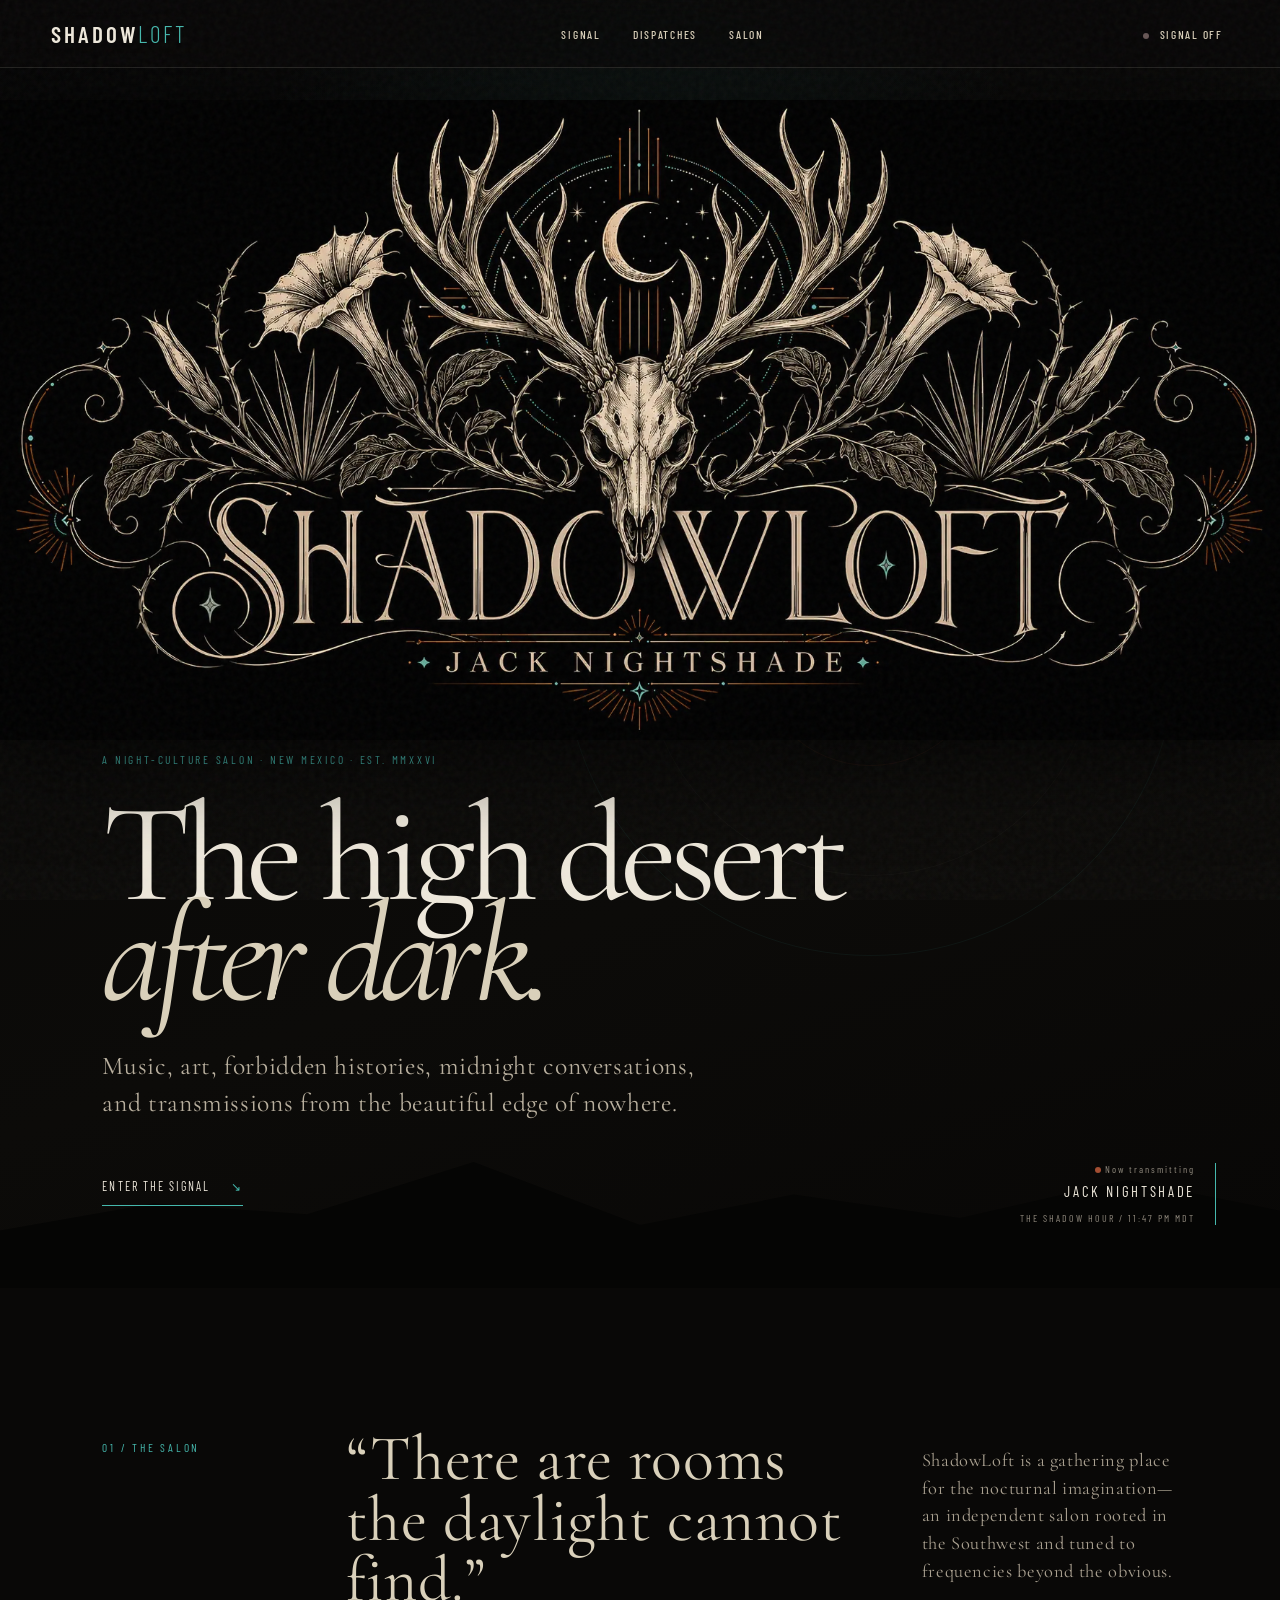
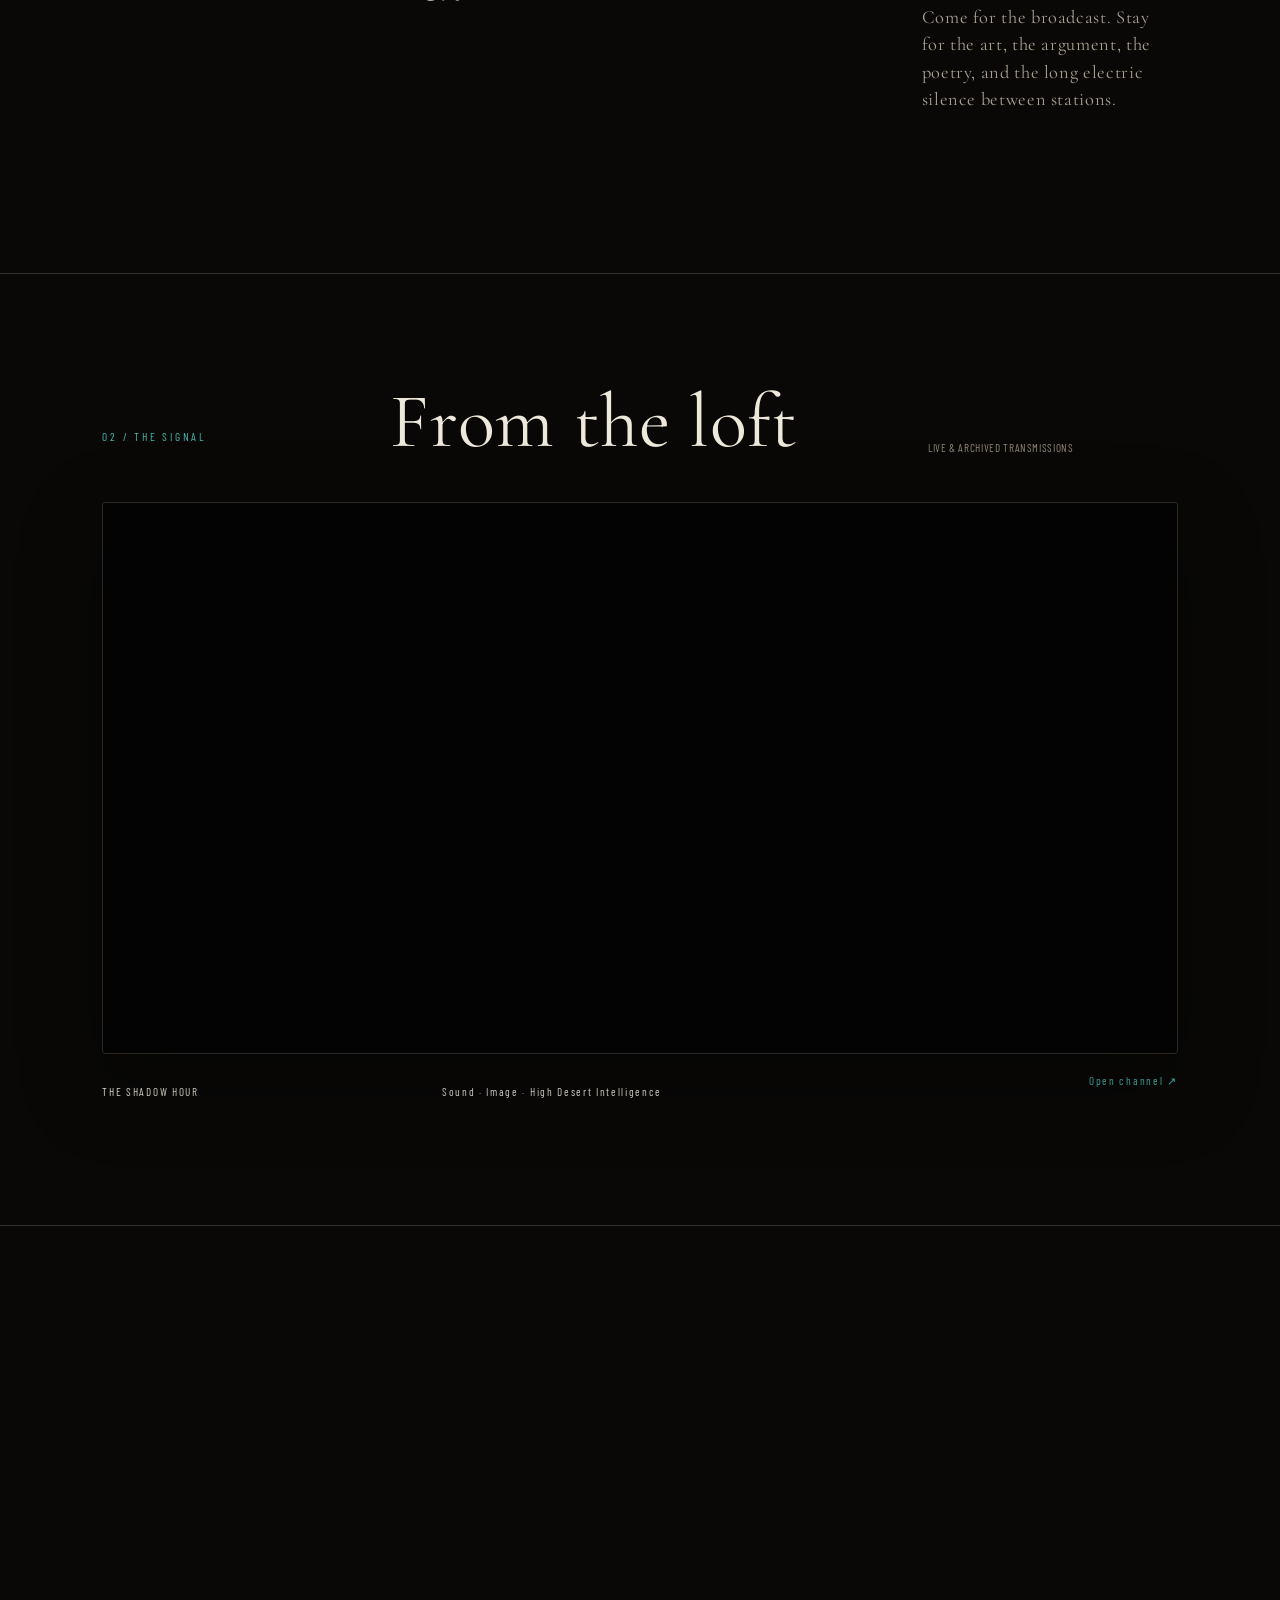
==== index.html @ 4ee8c5a8 "Sharpen ShadowLoft and accelerate the midnight edition" ====
<!doctype html>
<html lang="en">
<head>
  <meta charset="utf-8">
  <meta name="viewport" content="width=device-width,initial-scale=1">
  <meta name="theme-color" content="#090807">
  <meta name="description" content="ShadowLoft — a high-desert night-culture salon broadcasting art, sound, essays, and strange signals after dark.">
  <title>ShadowLoft | The High Desert After Dark</title>
  <link rel="preconnect" href="https://fonts.googleapis.com">
  <link rel="preconnect" href="https://fonts.gstatic.com" crossorigin>
  <link href="https://fonts.googleapis.com/css2?family=Barlow+Condensed:wght@300;400;500;600&family=Cormorant+Garamond:ital,wght@0,400;0,500;1,400;1,500&display=swap" rel="stylesheet">
  <link rel="stylesheet" href="styles.css">
</head>
<body>
  <div class="grain" aria-hidden="true"></div>
  <header class="masthead">
    <a class="wordmark" href="#top" aria-label="ShadowLoft home">SHADOW<span>LOFT</span></a>
    <nav aria-label="Main navigation">
      <a href="#signal">Signal</a><a href="#dispatches">Dispatches</a><a href="#salon">Salon</a>
    </nav>
    <button class="sound-toggle" id="soundToggle" aria-pressed="false" title="Toggle ambient signal"><span></span> Signal off</button>
  </header>

  <main id="top">
    <section class="hero">
      <div class="hero-orbit" aria-hidden="true"><span class="moon"></span><span class="hawk">◆</span></div>
      <div class="hero-copy">
        <img class="title-sigil" src="assets/shadowloft-title-v2.webp" alt="ShadowLoft — fierce Jack Nightshade jackalope skull sigil" width="1774" height="887" fetchpriority="high" decoding="async">
        <p class="eyebrow">A night-culture salon · New Mexico · Est. MMXXVI</p>
        <h1>The high desert<br><em>after dark.</em></h1>
        <p class="dek">Music, art, forbidden histories, midnight conversations, and transmissions from the beautiful edge of nowhere.</p>
        <a class="enter" href="#signal">Enter the signal <span>↘</span></a>
      </div>
      <aside class="on-air">
        <div><span class="pulse"></span> Now transmitting</div>
        <p>JACK NIGHTSHADE</p>
        <small>THE SHADOW HOUR / 11:47 PM MDT</small>
      </aside>
      <div class="desert-line" aria-hidden="true"></div>
    </section>

    <section class="manifesto" id="salon">
      <p class="section-no">01 / The Salon</p>
      <blockquote>“There are rooms the daylight cannot find.”</blockquote>
      <div class="manifesto-copy">
        <p>ShadowLoft is a gathering place for the nocturnal imagination—an independent salon rooted in the Southwest and tuned to frequencies beyond the obvious.</p>
        <p>Come for the broadcast. Stay for the art, the argument, the poetry, and the long electric silence between stations.</p>
      </div>
    </section>

    <section class="broadcast" id="signal">
      <div class="section-head"><p class="section-no">02 / The Signal</p><h2>From the loft</h2><span>Live & archived transmissions</span></div>
      <div class="video-frame">
        <iframe id="youtubeFrame" title="ShadowLoft YouTube broadcast" loading="lazy" allow="accelerometer; autoplay; clipboard-write; encrypted-media; gyroscope; picture-in-picture; web-share" allowfullscreen></iframe>
        <div class="video-empty" id="videoEmpty"><span>◉</span><strong>The frequency is being tuned.</strong><small>Jack Nightshade will be on the air shortly.</small></div>
      </div>
      <div class="broadcast-meta"><p>THE SHADOW HOUR</p><p>Sound · Image · High Desert Intelligence</p><a id="channelLink" href="https://youtube.com" target="_blank" rel="noopener">Open channel ↗</a></div>
    </section>

    <section class="dispatches" id="dispatches">
      <div class="section-head"><p class="section-no">03 / Dispatches</p><h2>Notes from<br>the borderlands</h2></div>
      <div class="signal-stream" aria-label="Drifting ShadowLoft dispatches">
        <div class="blog-lane" data-direction="left">
          <article><p>Field Note 001</p><h3>The moon keeps its own archive</h3><span>Essay · 7 min</span></article>
          <article><p>Frequency</p><h3>Dust, voltage & the new sublime</h3><span>Conversation · 42 min</span></article>
          <article><p>Night Work</p><h3>Artists who build by starlight</h3><span>Portfolio · 12 plates</span></article>
          <article><p>Desert Intelligence</p><h3>What the ravens know</h3><span>Field recording · 18 min</span></article>
          <article><p>Jack Nightshade</p><h3>Letters from the last motel</h3><span>Dispatch · 5 min</span></article>
        </div>
        <div class="blog-lane" data-direction="right">
          <article><p>After Midnight</p><h3>The jackalope frequency</h3><span>Transmission · 33 min</span></article>
          <article><p>Borderlands</p><h3>Black ink over turquoise sky</h3><span>Visual essay · 9 plates</span></article>
          <article><p>Signal Fire</p><h3>Analog ghosts in a digital desert</h3><span>Interview · 26 min</span></article>
          <article><p>Deep Cut</p><h3>Music for vanished highways</h3><span>Playlist · 61 min</span></article>
        </div>
      </div>
    </section>

    <section class="invitation">
      <div class="ornament" aria-hidden="true">✦</div><p>YOU HAVE FOUND THE DOOR</p><h2>Not everything belongs<br>in daylight.</h2><p>Join the private dispatch. Occasional transmissions. No noise.</p>
      <form id="inviteForm"><label class="sr-only" for="email">Email address</label><input id="email" type="email" placeholder="YOUR ADDRESS" required><button>Request entry ↗</button></form><div id="formNote" role="status"></div>
    </section>
  </main>

  <footer><a class="wordmark" href="#top">SHADOW<span>LOFT</span></a><p>Broadcasting from the Land of Enchantment<br>© 2026 ShadowLoft</p><p class="signoff">Stay awake. Stay strange.<br>— Jack Nightshade</p></footer>
  <script src="site.js"></script>
</body>
</html>
---- styles.css ----
:root{--ink:#090807;--paper:#d9d0ba;--bone:#eee8db;--turq:#45b8ad;--rust:#a34e32;--line:rgba(238,232,219,.18)}*{box-sizing:border-box}html{scroll-behavior:smooth}body{margin:0;background:var(--ink);color:var(--bone);font-family:"Barlow Condensed",sans-serif;letter-spacing:.04em}.grain{position:fixed;inset:0;pointer-events:none;opacity:.055;z-index:20;background-image:url("data:image/svg+xml,%3Csvg viewBox='0 0 180 180' xmlns='http://www.w3.org/2000/svg'%3E%3Cfilter id='n'%3E%3CfeTurbulence type='fractalNoise' baseFrequency='.9' numOctaves='4' stitchTiles='stitch'/%3E%3C/filter%3E%3Crect width='100%25' height='100%25' filter='url(%23n)' opacity='.8'/%3E%3C/svg%3E")}.masthead{height:82px;display:flex;align-items:center;justify-content:space-between;padding:0 4vw;border-bottom:1px solid var(--line);position:absolute;z-index:10;width:100%}.wordmark{color:var(--bone);text-decoration:none;font-size:1.45rem;font-weight:600;letter-spacing:.13em}.wordmark span{font-weight:300;color:var(--turq)}nav{display:flex;gap:2rem}nav a,.sound-toggle{font:500 .72rem "Barlow Condensed";letter-spacing:.15em;text-transform:uppercase;color:var(--paper);text-decoration:none}.sound-toggle{border:0;background:none}.sound-toggle span{display:inline-block;width:6px;height:6px;border-radius:50%;background:#655;margin-right:7px}.sound-toggle[aria-pressed="true"] span{background:var(--turq);box-shadow:0 0 10px var(--turq)}.hero{min-height:100svh;position:relative;display:flex;align-items:center;padding:120px 8vw 70px;overflow:hidden;background:radial-gradient(circle at 67% 37%,rgba(69,184,173,.1),transparent 25%),linear-gradient(120deg,#070706 25%,#12100d)}.hero-copy{position:relative;z-index:2;max-width:900px}.eyebrow,.section-no{text-transform:uppercase;font-size:.72rem;letter-spacing:.24em;color:var(--turq)}h1,h2,blockquote{font-family:"Cormorant Garamond",serif;font-weight:400}h1{font-size:clamp(5rem,11vw,10rem);line-height:.71;letter-spacing:-.055em;margin:.25em 0 .3em}h1 em{color:var(--paper);font-weight:400}.dek{font-family:"Cormorant Garamond",serif;font-size:clamp(1.2rem,2vw,1.65rem);line-height:1.45;max-width:610px;color:#b8af9e}.enter{display:inline-block;margin-top:2rem;color:var(--bone);text-transform:uppercase;font-size:.76rem;letter-spacing:.17em;text-decoration:none;border-bottom:1px solid var(--turq);padding:0 0 .7rem}.enter span{color:var(--turq);margin-left:1rem}.hero-orbit{position:absolute;width:min(48vw,640px);aspect-ratio:1;right:2vw;top:10vh;border:1px solid rgba(69,184,173,.2);border-radius:50%}.hero-orbit:before,.hero-orbit:after{content:"";position:absolute;inset:13%;border:1px solid rgba(238,232,219,.08);border-radius:50%}.hero-orbit:after{inset:31%;border-color:rgba(163,78,50,.3)}.moon{position:absolute;right:10%;top:14%;width:23%;aspect-ratio:1;border-radius:50%;background:var(--paper);box-shadow:0 0 70px rgba(217,208,186,.22)}.hawk{position:absolute;left:47%;top:47%;color:var(--rust);transform:rotate(45deg);font-size:2rem}.on-air{position:absolute;z-index:3;right:5vw;bottom:7vh;text-align:right;border-right:1px solid var(--turq);padding-right:1.25rem}.on-air div,.on-air small{font-size:.62rem;letter-spacing:.2em;color:#8f887c}.on-air p{margin:.4rem 0;font-size:.92rem;letter-spacing:.18em}.pulse{display:inline-block;width:6px;height:6px;border-radius:50%;background:var(--rust);animation:pulse 1.8s infinite}@keyframes pulse{50%{box-shadow:0 0 0 7px rgba(163,78,50,0)}}.desert-line{position:absolute;inset:auto 0 0;height:20vh;border-top:1px solid rgba(217,208,186,.12);clip-path:polygon(0 68%,12% 53%,24% 59%,37% 30%,50% 65%,62% 48%,75% 61%,88% 40%,100% 57%,100% 100%,0 100%);background:#050504}.manifesto{display:grid;grid-template-columns:.7fr 2fr 1fr;gap:5vw;padding:11vw 8vw;border-bottom:1px solid var(--line)}blockquote{font-size:clamp(2.5rem,5vw,5rem);line-height:.95;margin:0;color:var(--paper)}.manifesto-copy{font-family:"Cormorant Garamond";font-size:1.15rem;line-height:1.5;color:#aaa191}.section-head{display:grid;grid-template-columns:1fr 2fr 1fr;gap:3vw;align-items:end;margin-bottom:3rem}.section-head h2{font-size:clamp(3rem,6vw,6rem);line-height:.85;margin:0}.section-head>span{font-size:.7rem;color:#8e8678;text-transform:uppercase}.broadcast,.dispatches{padding:9vw 8vw;border-bottom:1px solid var(--line)}.video-frame{aspect-ratio:16/8.2;background:#030303;border:1px solid #2b2823;position:relative}.video-frame iframe{width:100%;height:100%;border:0;display:none}.video-empty{position:absolute;inset:0;display:flex;flex-direction:column;align-items:center;justify-content:center;background:radial-gradient(circle,rgba(69,184,173,.06),transparent 45%)}.video-empty span{font-size:3rem;color:var(--turq);margin-bottom:1rem}.video-empty strong{font-family:"Cormorant Garamond";font-size:2rem;font-weight:400}.video-empty small{color:#777064;margin-top:.6rem}.broadcast-meta{display:grid;grid-template-columns:1fr 2fr auto;gap:2rem;padding-top:1.3rem;font-size:.7rem;letter-spacing:.15em}.broadcast-meta a{color:var(--turq);text-decoration:none}.cards{display:grid;grid-template-columns:2fr 1fr 1fr;border-top:1px solid var(--line)}.cards article{min-height:330px;padding:2.3rem;border-right:1px solid var(--line);display:flex;flex-direction:column}.cards article>p:first-child{font-size:.65rem;letter-spacing:.18em;color:var(--turq);text-transform:uppercase}.cards h3{font-family:"Cormorant Garamond";font-size:2.15rem;line-height:1;margin:2rem 0}.cards .feature-card h3{font-size:3.5rem;max-width:500px}.summary{font-family:"Cormorant Garamond";color:#9f9789;font-size:1.1rem;max-width:480px}.cards span{margin-top:auto;color:#736d62;font-size:.65rem;text-transform:uppercase}.invitation{text-align:center;padding:12vw 1rem;background:var(--paper);color:var(--ink);position:relative}.ornament{font-size:2rem;color:var(--rust)}.invitation>p{font-size:.67rem;letter-spacing:.2em}.invitation h2{font-size:clamp(3rem,7vw,7rem);line-height:.84;margin:.35em}.invitation form{display:flex;max-width:570px;margin:3rem auto 0;border-bottom:1px solid #524e46}.invitation input,.invitation button{padding:1rem 0;background:none;border:0;font-family:"Barlow Condensed";letter-spacing:.13em}.invitation input{flex:1;outline:0}.invitation button{cursor:pointer}.invitation #formNote{min-height:1.5rem;margin-top:1rem;font-family:"Cormorant Garamond"}footer{padding:5rem 8vw;display:grid;grid-template-columns:1fr 1fr 1fr;align-items:end;color:#777064;font-size:.7rem;text-transform:uppercase;line-height:1.6}.signoff{text-align:right;color:var(--paper);font-family:"Cormorant Garamond";font-size:1.1rem;text-transform:none}.sr-only{position:absolute;clip:rect(0,0,0,0);width:1px;height:1px;overflow:hidden}
.title-sigil{display:block;width:min(680px,78vw);max-height:280px;object-fit:contain;object-position:left center;margin:0 0 1.2rem;filter:drop-shadow(0 0 25px rgba(69,184,173,.12))}.signal-stream{overflow:hidden;margin-inline:-8vw;border-block:1px solid var(--line);padding:1.1rem 0;mask-image:linear-gradient(90deg,transparent,#000 8%,#000 92%,transparent)}.blog-lane{display:flex;width:max-content;gap:1.1rem;padding:.55rem 0;will-change:transform;animation:drift-left var(--drift,58s) linear infinite}.blog-lane[data-direction="right"]{animation-name:drift-right}.blog-lane:hover{animation-play-state:paused}.blog-lane article{width:clamp(260px,26vw,420px);min-height:185px;border:1px solid var(--line);padding:1.5rem;background:linear-gradient(135deg,rgba(238,232,219,.035),rgba(69,184,173,.025));display:flex;flex-direction:column;transition:border-color .25s,transform .25s}.blog-lane article:hover{border-color:var(--turq);transform:translateY(-4px)}.blog-lane article>p{color:var(--turq);font-size:.62rem;letter-spacing:.18em;text-transform:uppercase;margin:0}.blog-lane h3{font:400 clamp(1.55rem,2.2vw,2.25rem)/.95 "Cormorant Garamond";margin:1.1rem 0}.blog-lane span{margin-top:auto;color:#777064;font-size:.63rem;letter-spacing:.12em;text-transform:uppercase}@keyframes drift-left{to{transform:translateX(-50%)}}@keyframes drift-right{from{transform:translateX(-50%)}to{transform:translateX(0)}}@media(prefers-reduced-motion:reduce){.blog-lane{animation-play-state:paused}.signal-stream{overflow:auto;mask-image:none}}
@media(max-width:800px){.masthead nav{display:none}.sound-toggle{display:none}.hero{padding-left:6vw}.hero-orbit{width:90vw;right:-45vw}.title-sigil{width:90vw;margin-left:-2vw}.on-air{display:none}.manifesto,.section-head{grid-template-columns:1fr}.manifesto{gap:2rem}.section-head>span{display:none}.broadcast-meta{grid-template-columns:1fr}.video-frame{aspect-ratio:16/10}footer{grid-template-columns:1fr;gap:2rem}.signoff{text-align:left}}

/* Midnight edition: full-bleed identity, leaner rendering, sharper modern surfaces */
.masthead{position:fixed;height:68px;background:rgba(9,8,7,.72);border-color:rgba(238,232,219,.12);backdrop-filter:blur(18px) saturate(125%);-webkit-backdrop-filter:blur(18px) saturate(125%)}
.masthead a,.sound-toggle{transition:color .2s ease,opacity .2s ease}.masthead nav a:hover{color:var(--turq)}
.hero{display:block;min-height:100svh;padding:100px 0 82px;background:radial-gradient(circle at 50% 22%,rgba(69,184,173,.09),transparent 35%),linear-gradient(160deg,#050505 0%,#0c0b09 65%,#080706 100%)}
.hero-copy{width:100%;max-width:none}.title-sigil{width:100%;height:auto;max-height:none;margin:0;object-fit:contain;object-position:center;filter:drop-shadow(0 18px 45px rgba(0,0,0,.7))}.hero-copy>.eyebrow,.hero-copy>h1,.hero-copy>.dek,.hero-copy>.enter{margin-left:8vw}.hero-copy>h1{max-width:900px;margin-top:.28em}.hero-copy>.dek{max-width:610px}
.hero-orbit{opacity:.34;right:8vw;top:38vh}.video-frame,.blog-lane article{border-radius:3px}.video-frame{box-shadow:0 28px 80px rgba(0,0,0,.35)}
.manifesto,.broadcast,.dispatches,.invitation,footer{content-visibility:auto;contain-intrinsic-size:auto 720px}
@media(max-width:800px){.masthead{height:60px}.hero{padding-top:82px}.title-sigil{width:100%;margin:0}.hero-copy>.eyebrow,.hero-copy>h1,.hero-copy>.dek,.hero-copy>.enter{margin-left:6vw;margin-right:6vw}.hero-copy>h1{font-size:clamp(4.4rem,20vw,7rem)}.hero-orbit{top:42vh}}
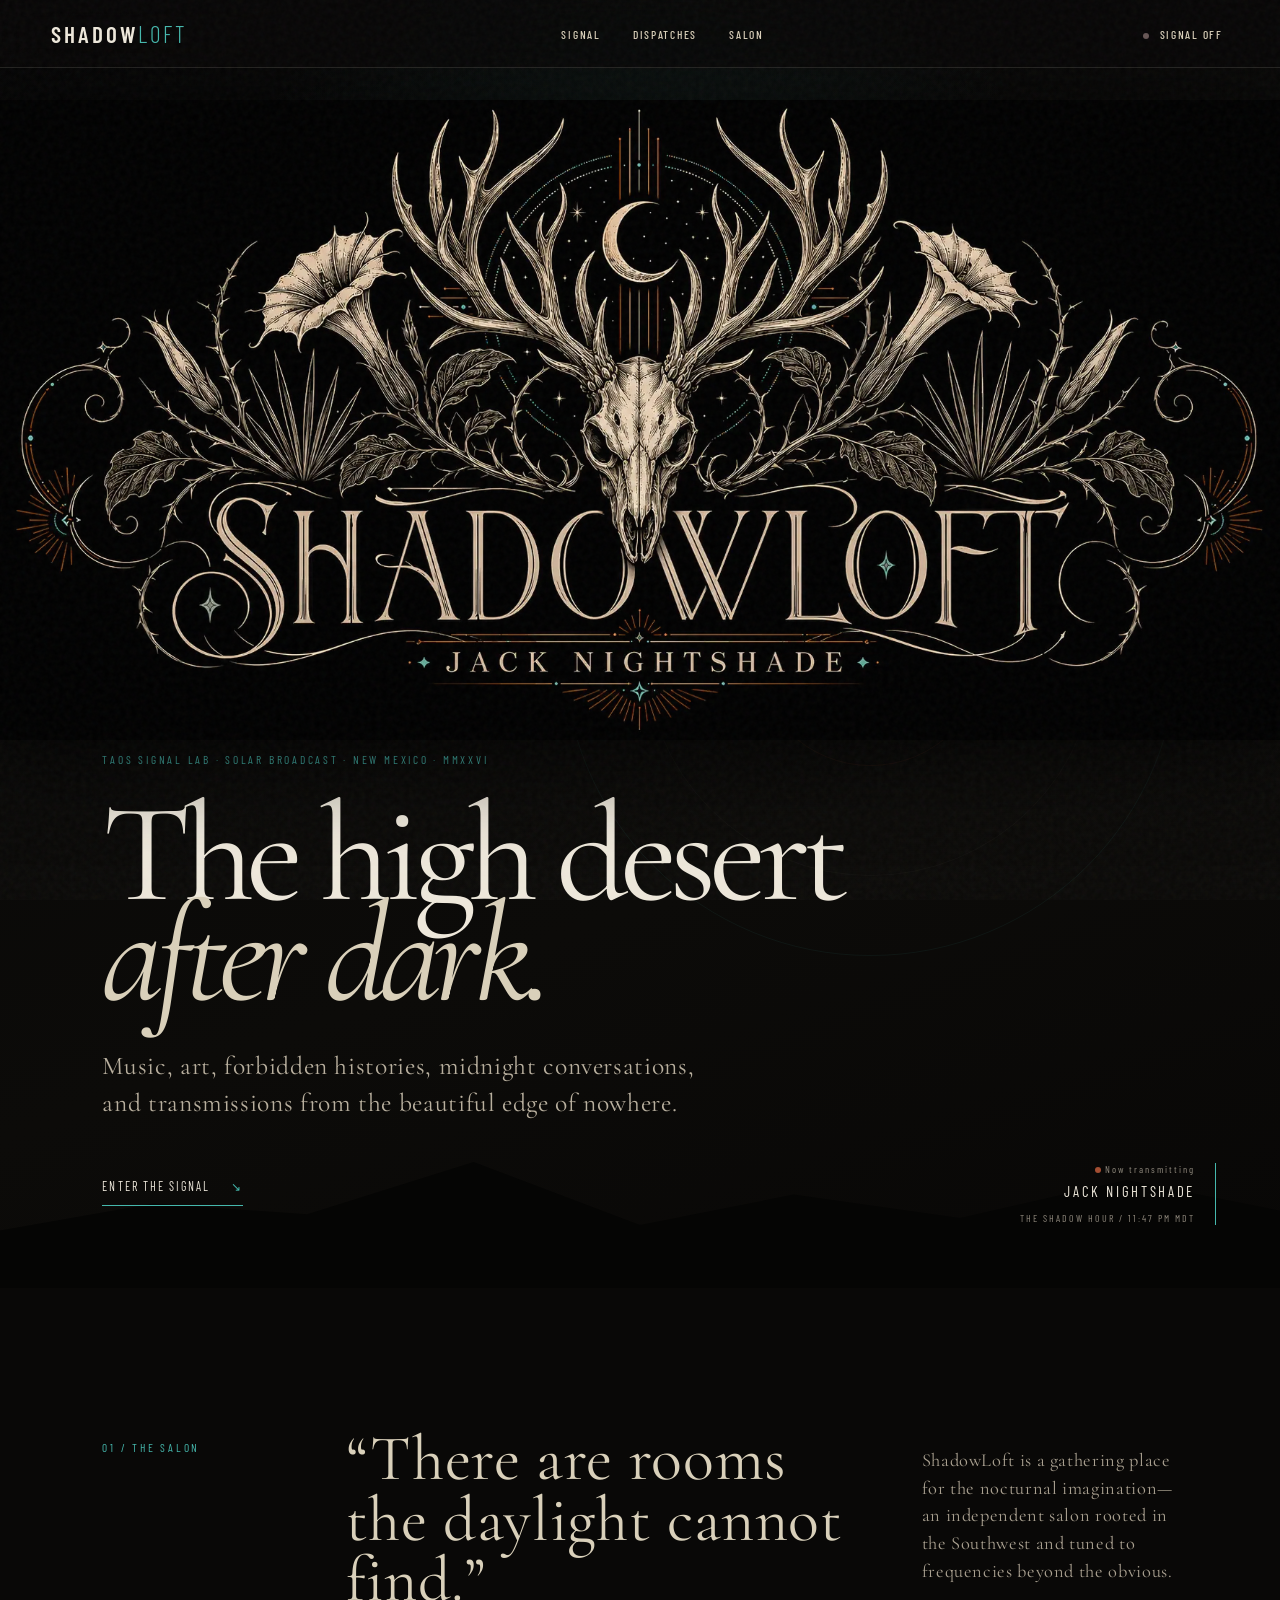
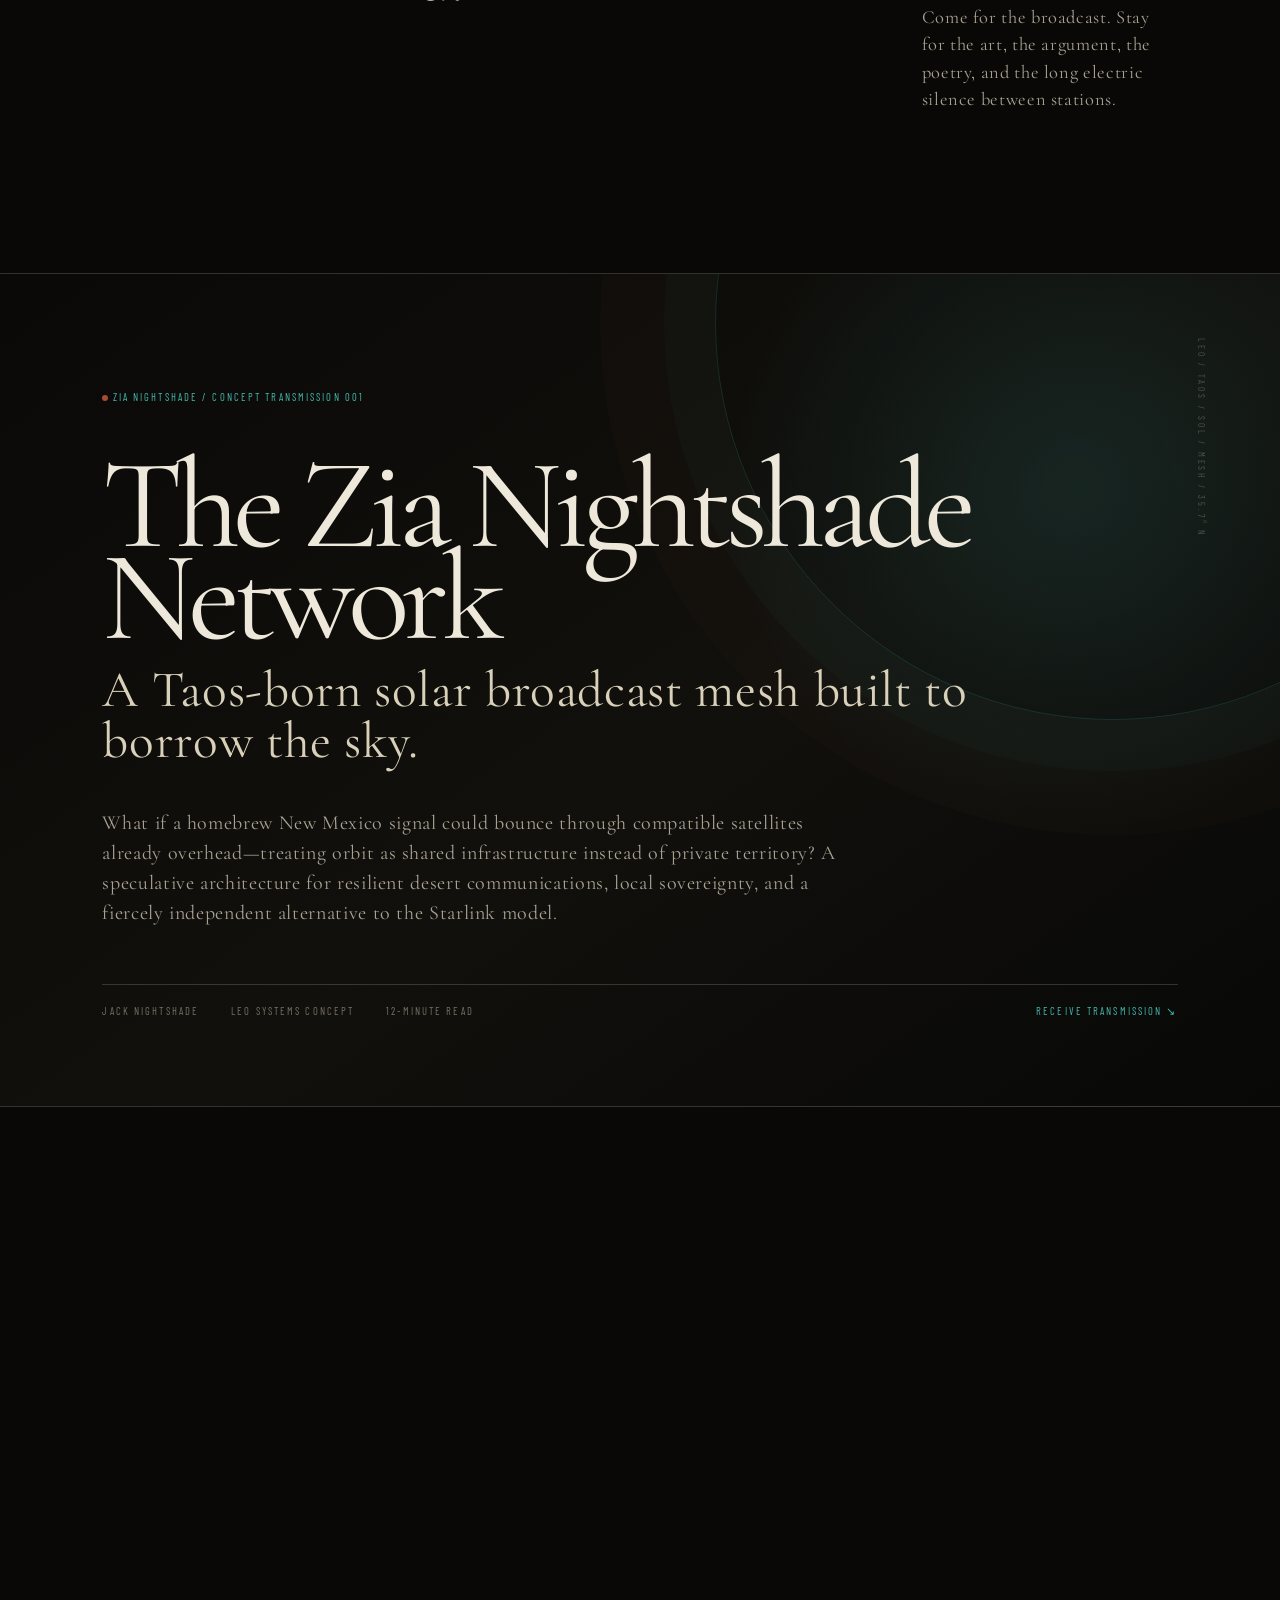
==== commit 71fd65f3: "Broadcast the Zia Nightshade LEO concept" ====
--- a/index.html
+++ b/index.html
@@ -26,7 +26,7 @@
       <div class="hero-orbit" aria-hidden="true"><span class="moon"></span><span class="hawk">◆</span></div>
       <div class="hero-copy">
         <img class="title-sigil" src="assets/shadowloft-title-v2.webp" alt="ShadowLoft — fierce Jack Nightshade jackalope skull sigil" width="1774" height="887" fetchpriority="high" decoding="async">
-        <p class="eyebrow">A night-culture salon · New Mexico · Est. MMXXVI</p>
+        <p class="eyebrow">Taos signal lab · Solar broadcast · New Mexico · MMXXVI</p>
         <h1>The high desert<br><em>after dark.</em></h1>
         <p class="dek">Music, art, forbidden histories, midnight conversations, and transmissions from the beautiful edge of nowhere.</p>
         <a class="enter" href="#signal">Enter the signal <span>↘</span></a>
@@ -48,6 +48,15 @@
       </div>
     </section>
 
+    <article class="lead-dispatch" id="zia-network">
+      <div class="lead-kicker"><span class="pulse"></span> Zia Nightshade / Concept Transmission 001</div>
+      <p class="lead-orbit" aria-hidden="true">LEO / TAOS / SOL / MESH / 35.7° N</p>
+      <h2>The Zia Nightshade Network</h2>
+      <h3>A Taos-born solar broadcast mesh built to borrow the sky.</h3>
+      <p class="lead-dek">What if a homebrew New Mexico signal could bounce through compatible satellites already overhead—treating orbit as shared infrastructure instead of private territory? A speculative architecture for resilient desert communications, local sovereignty, and a fiercely independent alternative to the Starlink model.</p>
+      <div class="lead-meta"><span>Jack Nightshade</span><span>LEO systems concept</span><span>12-minute read</span><a href="#signal">Receive transmission ↘</a></div>
+    </article>
+
     <section class="broadcast" id="signal">
       <div class="section-head"><p class="section-no">02 / The Signal</p><h2>From the loft</h2><span>Live & archived transmissions</span></div>
       <div class="video-frame">
@@ -66,6 +75,7 @@
           <article><p>Night Work</p><h3>Artists who build by starlight</h3><span>Portfolio · 12 plates</span></article>
           <article><p>Desert Intelligence</p><h3>What the ravens know</h3><span>Field recording · 18 min</span></article>
           <article><p>Jack Nightshade</p><h3>Letters from the last motel</h3><span>Dispatch · 5 min</span></article>
+          <article><p>Zia Nightshade</p><h3>The homebrew network that borrows the sky</h3><span>LEO concept · 12 min</span></article>
         </div>
         <div class="blog-lane" data-direction="right">
           <article><p>After Midnight</p><h3>The jackalope frequency</h3><span>Transmission · 33 min</span></article>
--- a/styles.css
+++ b/styles.css
@@ -9,4 +9,5 @@
 .hero-copy{width:100%;max-width:none}.title-sigil{width:100%;height:auto;max-height:none;margin:0;object-fit:contain;object-position:center;filter:drop-shadow(0 18px 45px rgba(0,0,0,.7))}.hero-copy>.eyebrow,.hero-copy>h1,.hero-copy>.dek,.hero-copy>.enter{margin-left:8vw}.hero-copy>h1{max-width:900px;margin-top:.28em}.hero-copy>.dek{max-width:610px}
 .hero-orbit{opacity:.34;right:8vw;top:38vh}.video-frame,.blog-lane article{border-radius:3px}.video-frame{box-shadow:0 28px 80px rgba(0,0,0,.35)}
 .manifesto,.broadcast,.dispatches,.invitation,footer{content-visibility:auto;contain-intrinsic-size:auto 720px}
+.lead-dispatch{position:relative;overflow:hidden;padding:9vw 8vw 7vw;border-bottom:1px solid var(--line);background:radial-gradient(circle at 84% 26%,rgba(69,184,173,.13),transparent 28%),linear-gradient(145deg,#0a0907,#11100d 55%,#080807)}.lead-dispatch:before{content:"";position:absolute;width:min(62vw,820px);aspect-ratio:1;right:-18vw;top:-42%;border:1px solid rgba(69,184,173,.18);border-radius:50%;box-shadow:0 0 0 4vw rgba(69,184,173,.025),0 0 0 9vw rgba(163,78,50,.025)}.lead-kicker,.lead-meta{position:relative;z-index:1;text-transform:uppercase;font-size:.66rem;letter-spacing:.2em;color:var(--turq)}.lead-orbit{position:absolute;right:5vw;top:5vw;color:rgba(238,232,219,.26);font-size:.58rem;letter-spacing:.3em;writing-mode:vertical-rl}.lead-dispatch h2{position:relative;z-index:1;margin:.45em 0 0;font-size:clamp(4.5rem,10vw,10rem);line-height:.72;letter-spacing:-.055em;max-width:1100px}.lead-dispatch h3{position:relative;z-index:1;margin:1.3rem 0 2.5rem;max-width:900px;font:400 clamp(1.8rem,4vw,4rem)/1 "Cormorant Garamond";color:var(--paper)}.lead-dek{position:relative;z-index:1;max-width:760px;font:1.25rem/1.5 "Cormorant Garamond";color:#aaa191}.lead-meta{display:flex;gap:2rem;flex-wrap:wrap;margin-top:3.5rem;padding-top:1.2rem;border-top:1px solid var(--line);color:#777064}.lead-meta a{margin-left:auto;color:var(--turq);text-decoration:none}
 @media(max-width:800px){.masthead{height:60px}.hero{padding-top:82px}.title-sigil{width:100%;margin:0}.hero-copy>.eyebrow,.hero-copy>h1,.hero-copy>.dek,.hero-copy>.enter{margin-left:6vw;margin-right:6vw}.hero-copy>h1{font-size:clamp(4.4rem,20vw,7rem)}.hero-orbit{top:42vh}}
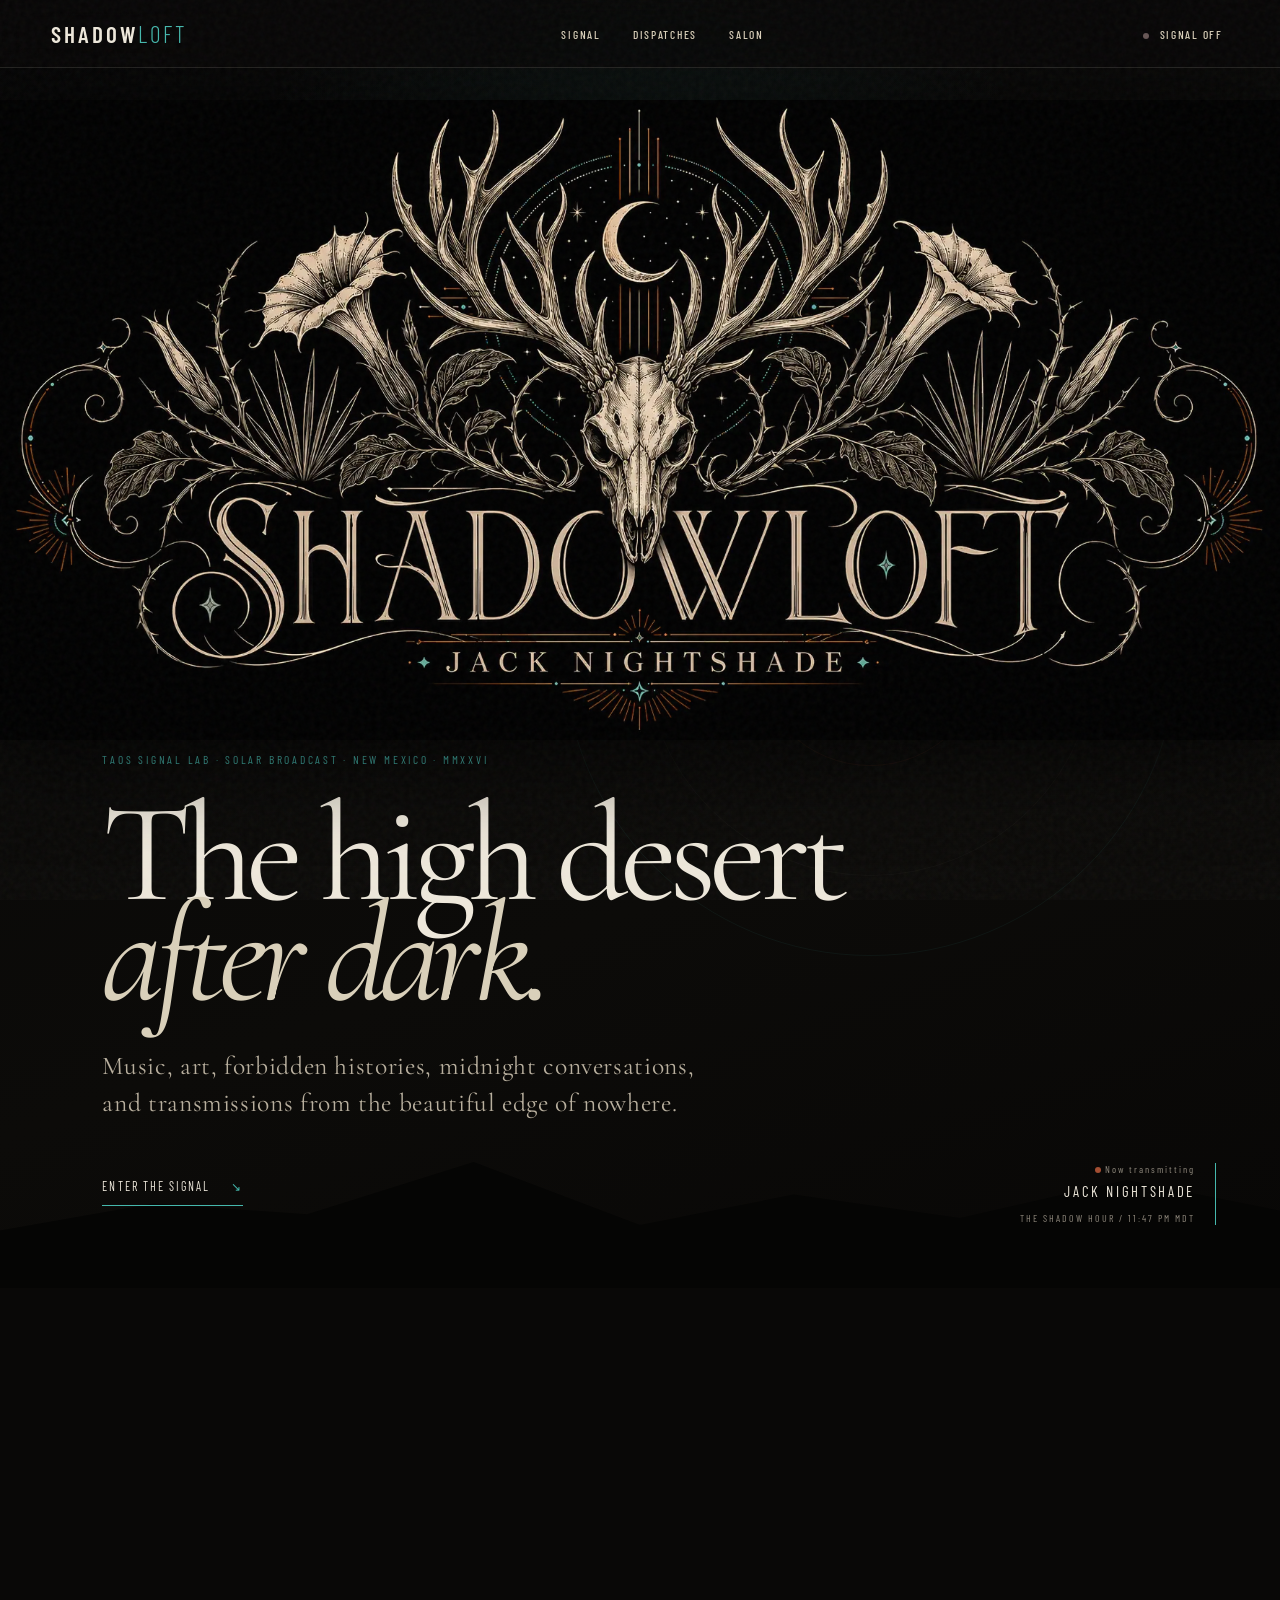
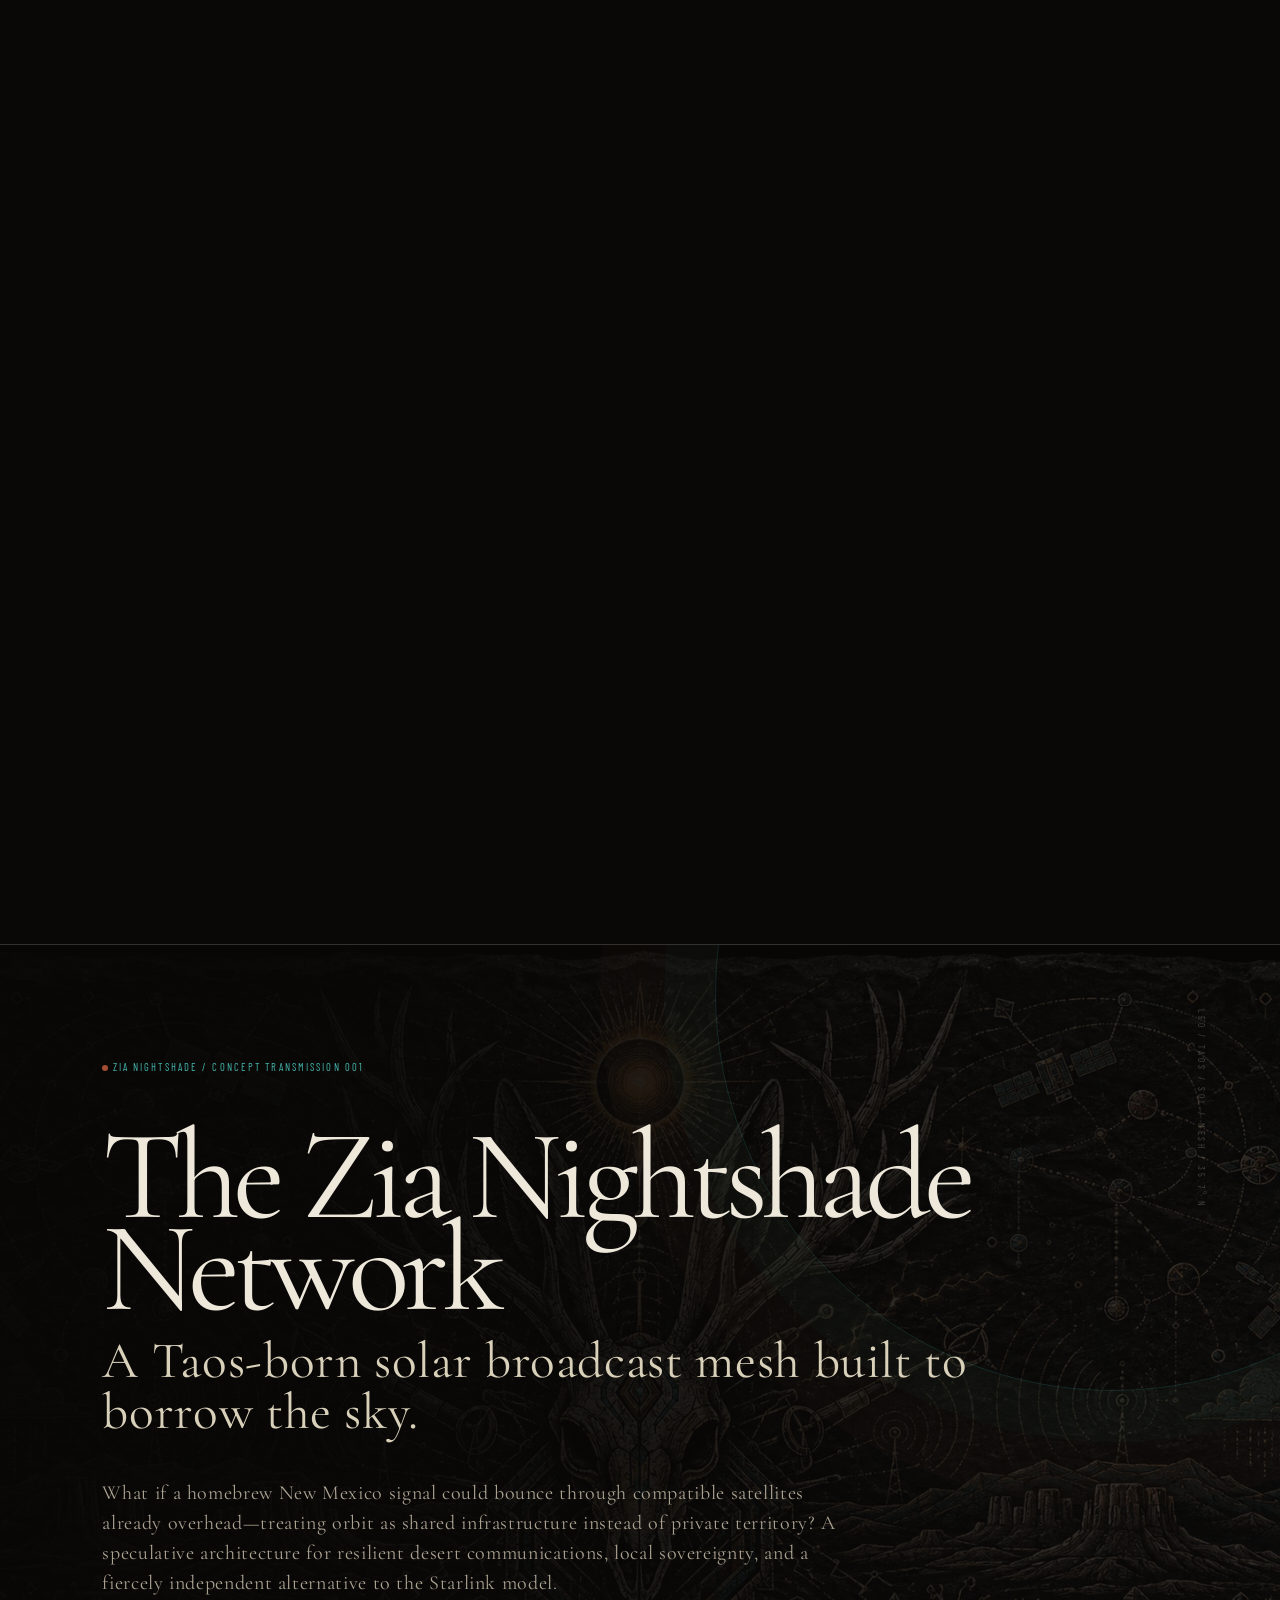
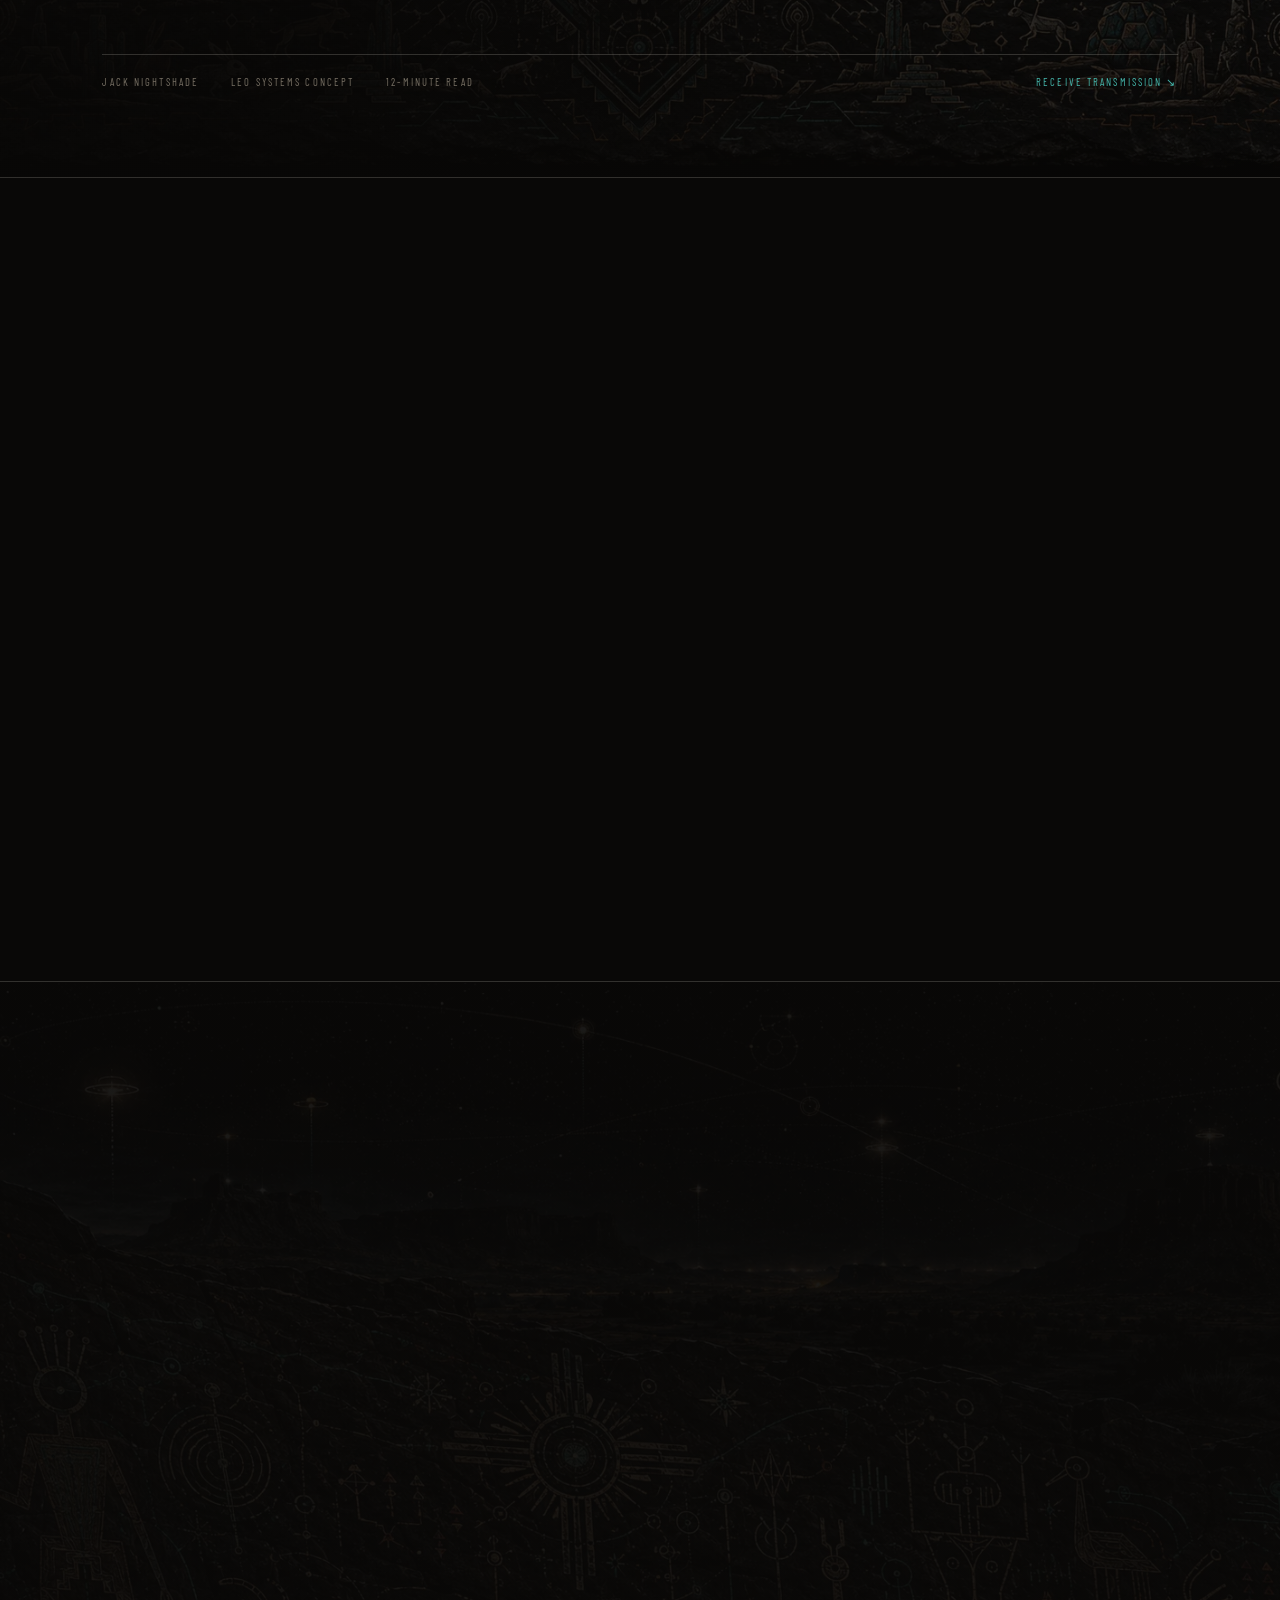
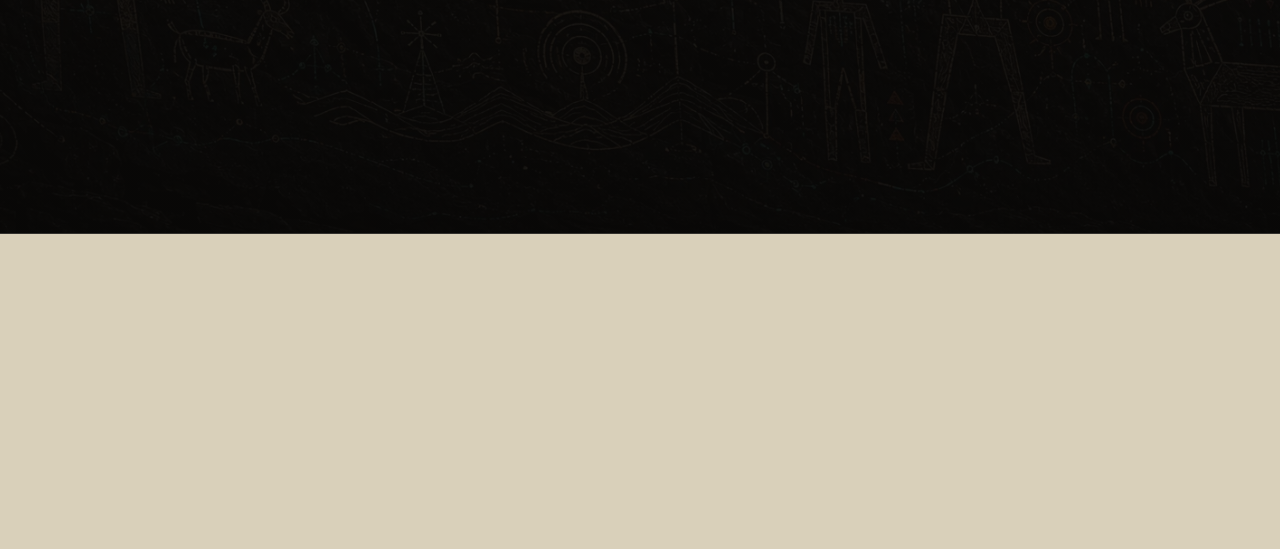
==== commit 21fab1a6: "Open the eight-channel future petroglyph signal wall" ====
--- a/index.html
+++ b/index.html
@@ -58,12 +58,9 @@
     </article>
 
     <section class="broadcast" id="signal">
-      <div class="section-head"><p class="section-no">02 / The Signal</p><h2>From the loft</h2><span>Live & archived transmissions</span></div>
-      <div class="video-frame">
-        <iframe id="youtubeFrame" title="ShadowLoft YouTube broadcast" loading="lazy" allow="accelerometer; autoplay; clipboard-write; encrypted-media; gyroscope; picture-in-picture; web-share" allowfullscreen></iframe>
-        <div class="video-empty" id="videoEmpty"><span>◉</span><strong>The frequency is being tuned.</strong><small>Jack Nightshade will be on the air shortly.</small></div>
-      </div>
-      <div class="broadcast-meta"><p>THE SHADOW HOUR</p><p>Sound · Image · High Desert Intelligence</p><a id="channelLink" href="https://youtube.com" target="_blank" rel="noopener">Open channel ↗</a></div>
+      <div class="section-head"><p class="section-no">02 / The Signal</p><h2>Eight-channel<br>signal wall</h2><span>Randomized archive transmissions</span></div>
+      <div class="video-grid" id="videoGrid" aria-label="Eight randomized ShadowLoft video transmissions"></div>
+      <div class="broadcast-meta"><p>THE SHADOW HOUR</p><p>Eight randomized playlist entry points · Click a signal to activate</p><a id="channelLink" href="https://www.youtube.com/watch?v=Rj-kZYt4z4Y&list=PLIIztMdZuAfWx11diGXqx4ad2Gn9pyTrG" target="_blank" rel="noopener">Open full channel ↗</a></div>
     </section>
 
     <section class="dispatches" id="dispatches">
--- a/styles.css
+++ b/styles.css
@@ -10,4 +10,8 @@
 .hero-orbit{opacity:.34;right:8vw;top:38vh}.video-frame,.blog-lane article{border-radius:3px}.video-frame{box-shadow:0 28px 80px rgba(0,0,0,.35)}
 .manifesto,.broadcast,.dispatches,.invitation,footer{content-visibility:auto;contain-intrinsic-size:auto 720px}
 .lead-dispatch{position:relative;overflow:hidden;padding:9vw 8vw 7vw;border-bottom:1px solid var(--line);background:radial-gradient(circle at 84% 26%,rgba(69,184,173,.13),transparent 28%),linear-gradient(145deg,#0a0907,#11100d 55%,#080807)}.lead-dispatch:before{content:"";position:absolute;width:min(62vw,820px);aspect-ratio:1;right:-18vw;top:-42%;border:1px solid rgba(69,184,173,.18);border-radius:50%;box-shadow:0 0 0 4vw rgba(69,184,173,.025),0 0 0 9vw rgba(163,78,50,.025)}.lead-kicker,.lead-meta{position:relative;z-index:1;text-transform:uppercase;font-size:.66rem;letter-spacing:.2em;color:var(--turq)}.lead-orbit{position:absolute;right:5vw;top:5vw;color:rgba(238,232,219,.26);font-size:.58rem;letter-spacing:.3em;writing-mode:vertical-rl}.lead-dispatch h2{position:relative;z-index:1;margin:.45em 0 0;font-size:clamp(4.5rem,10vw,10rem);line-height:.72;letter-spacing:-.055em;max-width:1100px}.lead-dispatch h3{position:relative;z-index:1;margin:1.3rem 0 2.5rem;max-width:900px;font:400 clamp(1.8rem,4vw,4rem)/1 "Cormorant Garamond";color:var(--paper)}.lead-dek{position:relative;z-index:1;max-width:760px;font:1.25rem/1.5 "Cormorant Garamond";color:#aaa191}.lead-meta{display:flex;gap:2rem;flex-wrap:wrap;margin-top:3.5rem;padding-top:1.2rem;border-top:1px solid var(--line);color:#777064}.lead-meta a{margin-left:auto;color:var(--turq);text-decoration:none}
+.video-grid{display:grid;grid-template-columns:repeat(4,1fr);gap:1px;background:var(--line);border:1px solid var(--line)}.video-grid>iframe,.video-signal{width:100%;aspect-ratio:16/10;border:0;background:#050505}.video-signal{position:relative;overflow:hidden;padding:0;color:var(--bone);cursor:pointer;text-align:left}.video-signal img{position:absolute;inset:0;width:100%;height:100%;object-fit:cover;filter:saturate(.65) contrast(1.15) brightness(.62);transform:scale(1.05);animation:signal-breathe 10s ease-in-out infinite alternate;animation-delay:var(--delay)}.video-signal:after{content:"";position:absolute;inset:0;background:linear-gradient(180deg,transparent 38%,rgba(0,0,0,.9)),radial-gradient(circle at 50%,transparent,rgba(0,0,0,.35));transition:background .25s}.video-signal:hover:after{background:linear-gradient(180deg,rgba(69,184,173,.05),rgba(0,0,0,.82))}.video-signal:hover img{filter:saturate(.95) contrast(1.2) brightness(.82)}.signal-id,.video-signal small,.play{position:absolute;z-index:2}.signal-id{left:1rem;bottom:2rem;font-size:.65rem;letter-spacing:.16em;text-transform:uppercase;color:var(--turq)}.video-signal small{left:1rem;bottom:.8rem;color:#8c8579;font-size:.57rem;letter-spacing:.12em;text-transform:uppercase}.play{right:1rem;bottom:1rem;width:36px;height:36px;display:grid;place-items:center;border:1px solid rgba(238,232,219,.42);border-radius:50%;font-size:.7rem}.scanline{position:absolute;z-index:2;inset:-50% 0 auto;height:30%;background:linear-gradient(transparent,rgba(69,184,173,.13),transparent);animation:scan 6s linear infinite;animation-delay:var(--delay)}@keyframes scan{to{transform:translateY(500%)}}@keyframes signal-breathe{to{transform:scale(1.11) rotate(.25deg)}}
+.manifesto{position:relative;overflow:hidden}.manifesto:after{content:"";position:absolute;inset:0 0 0 60%;background:url("assets/petroglyph-portal.webp") center/cover;opacity:.055;mix-blend-mode:screen;pointer-events:none}.lead-dispatch{background-image:linear-gradient(90deg,rgba(8,7,6,.97) 25%,rgba(8,7,6,.78)),url("assets/petroglyph-orbit.webp");background-size:cover;background-position:center}.dispatches{background-image:linear-gradient(rgba(9,8,7,.93),rgba(9,8,7,.93)),url("assets/petroglyph-anomaly.webp");background-size:cover;background-position:center}
 @media(max-width:800px){.masthead{height:60px}.hero{padding-top:82px}.title-sigil{width:100%;margin:0}.hero-copy>.eyebrow,.hero-copy>h1,.hero-copy>.dek,.hero-copy>.enter{margin-left:6vw;margin-right:6vw}.hero-copy>h1{font-size:clamp(4.4rem,20vw,7rem)}.hero-orbit{top:42vh}}
+@media(max-width:1000px){.video-grid{grid-template-columns:repeat(2,1fr)}}@media(max-width:560px){.video-grid{grid-template-columns:1fr}.manifesto:after{inset:50% 0 0}}
+@media(prefers-reduced-motion:reduce){.video-signal img,.scanline{animation:none}}
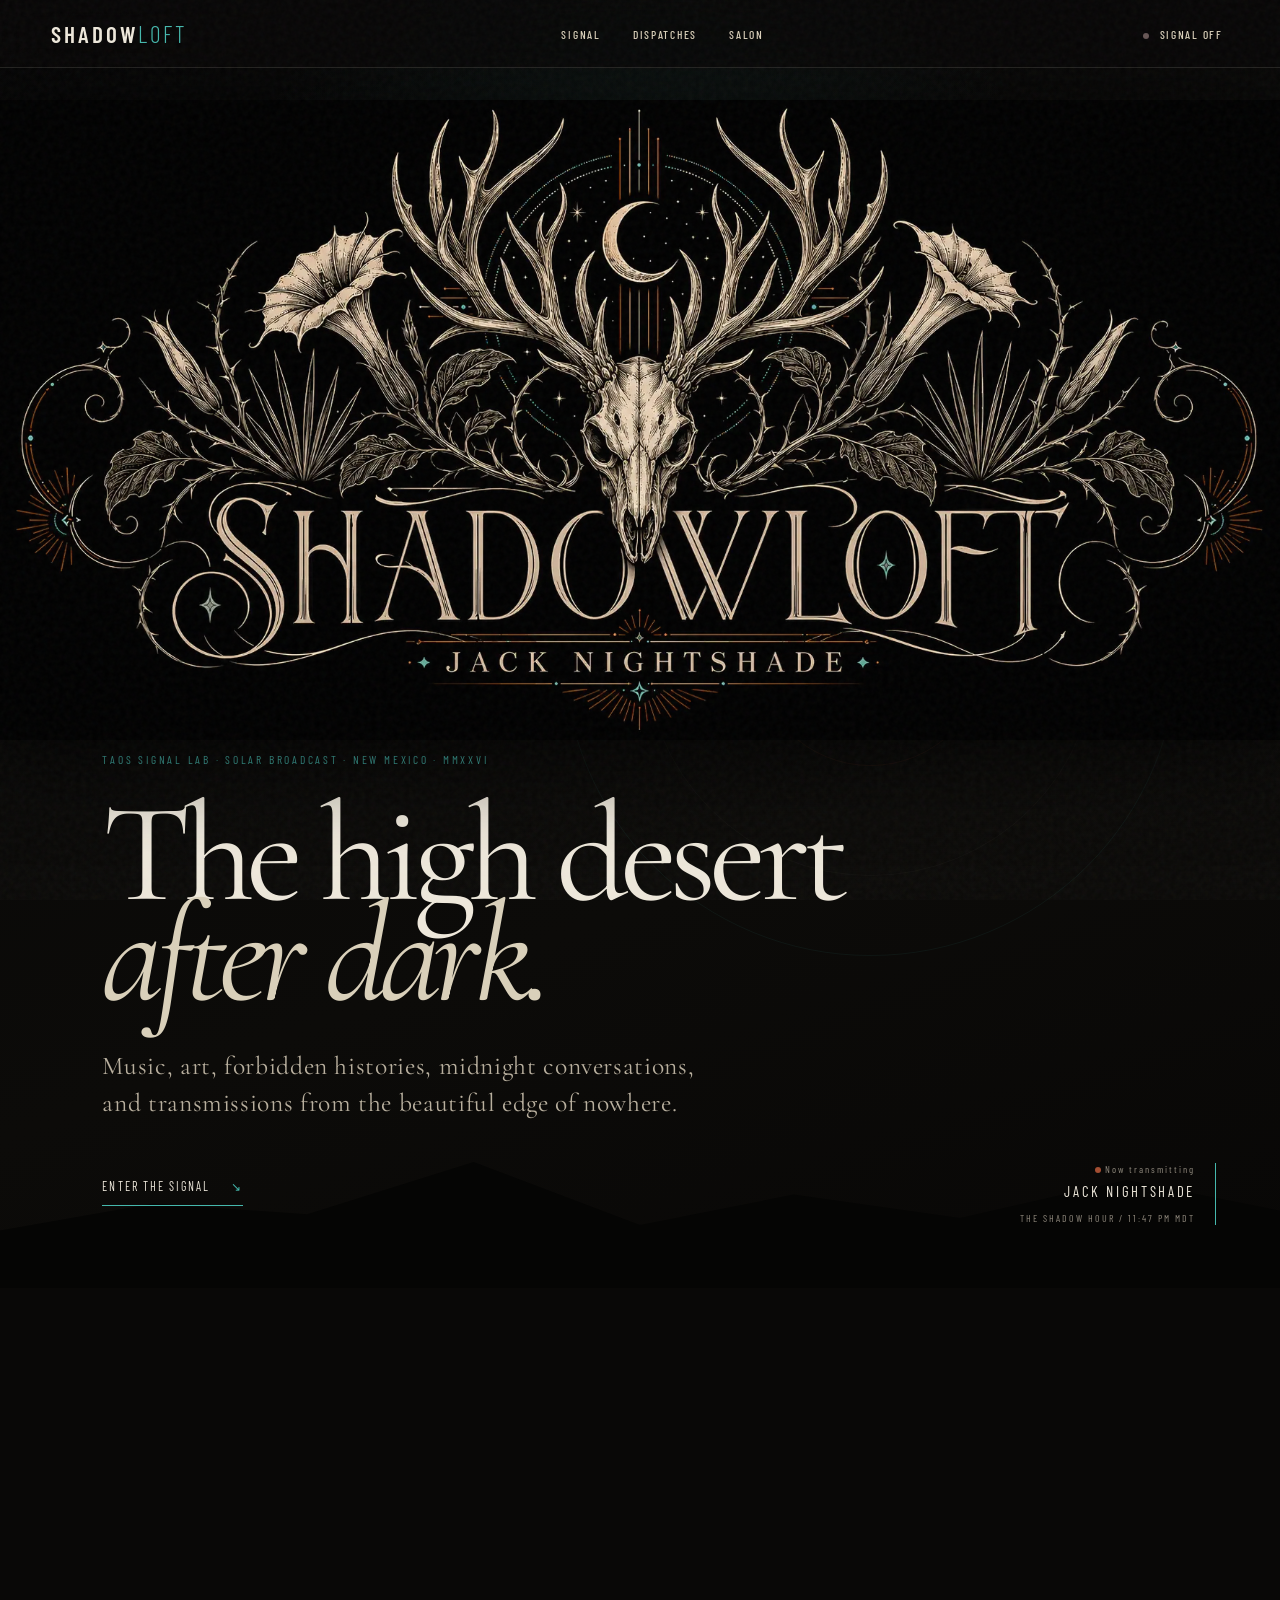
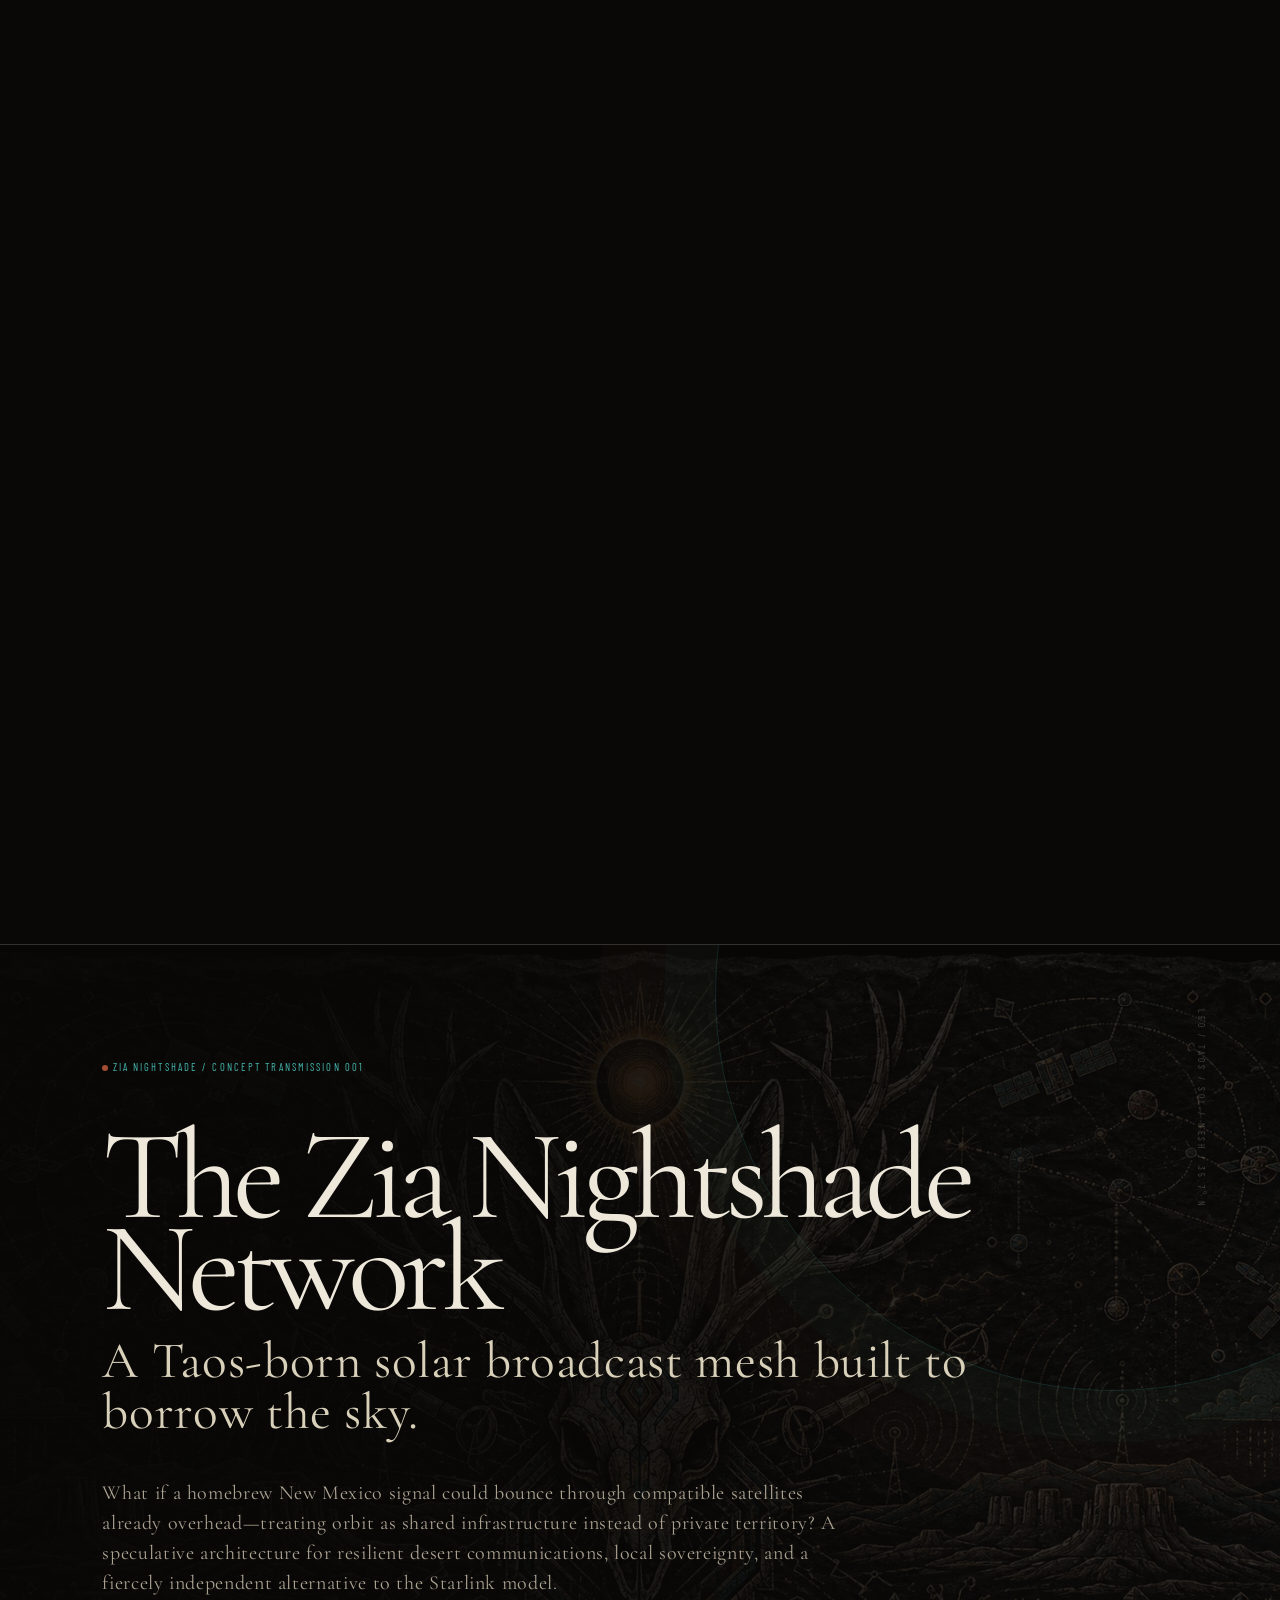
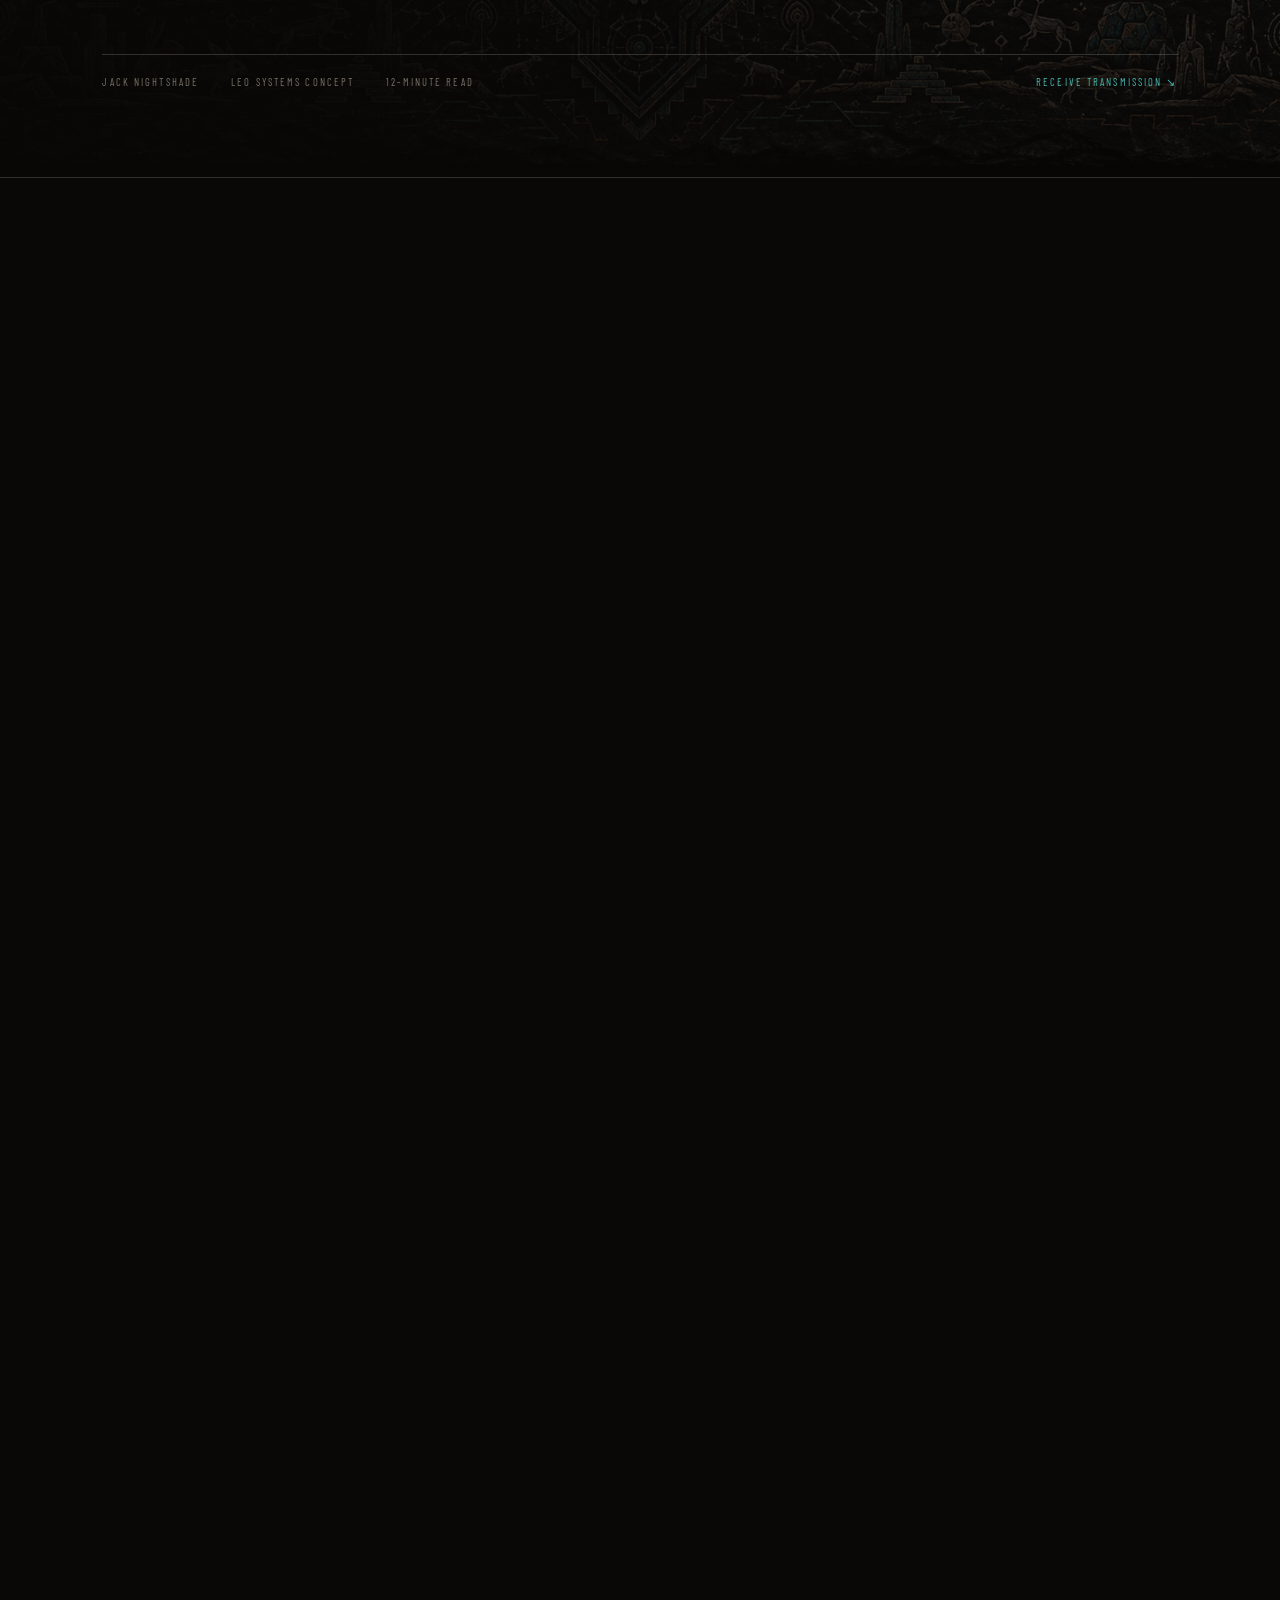
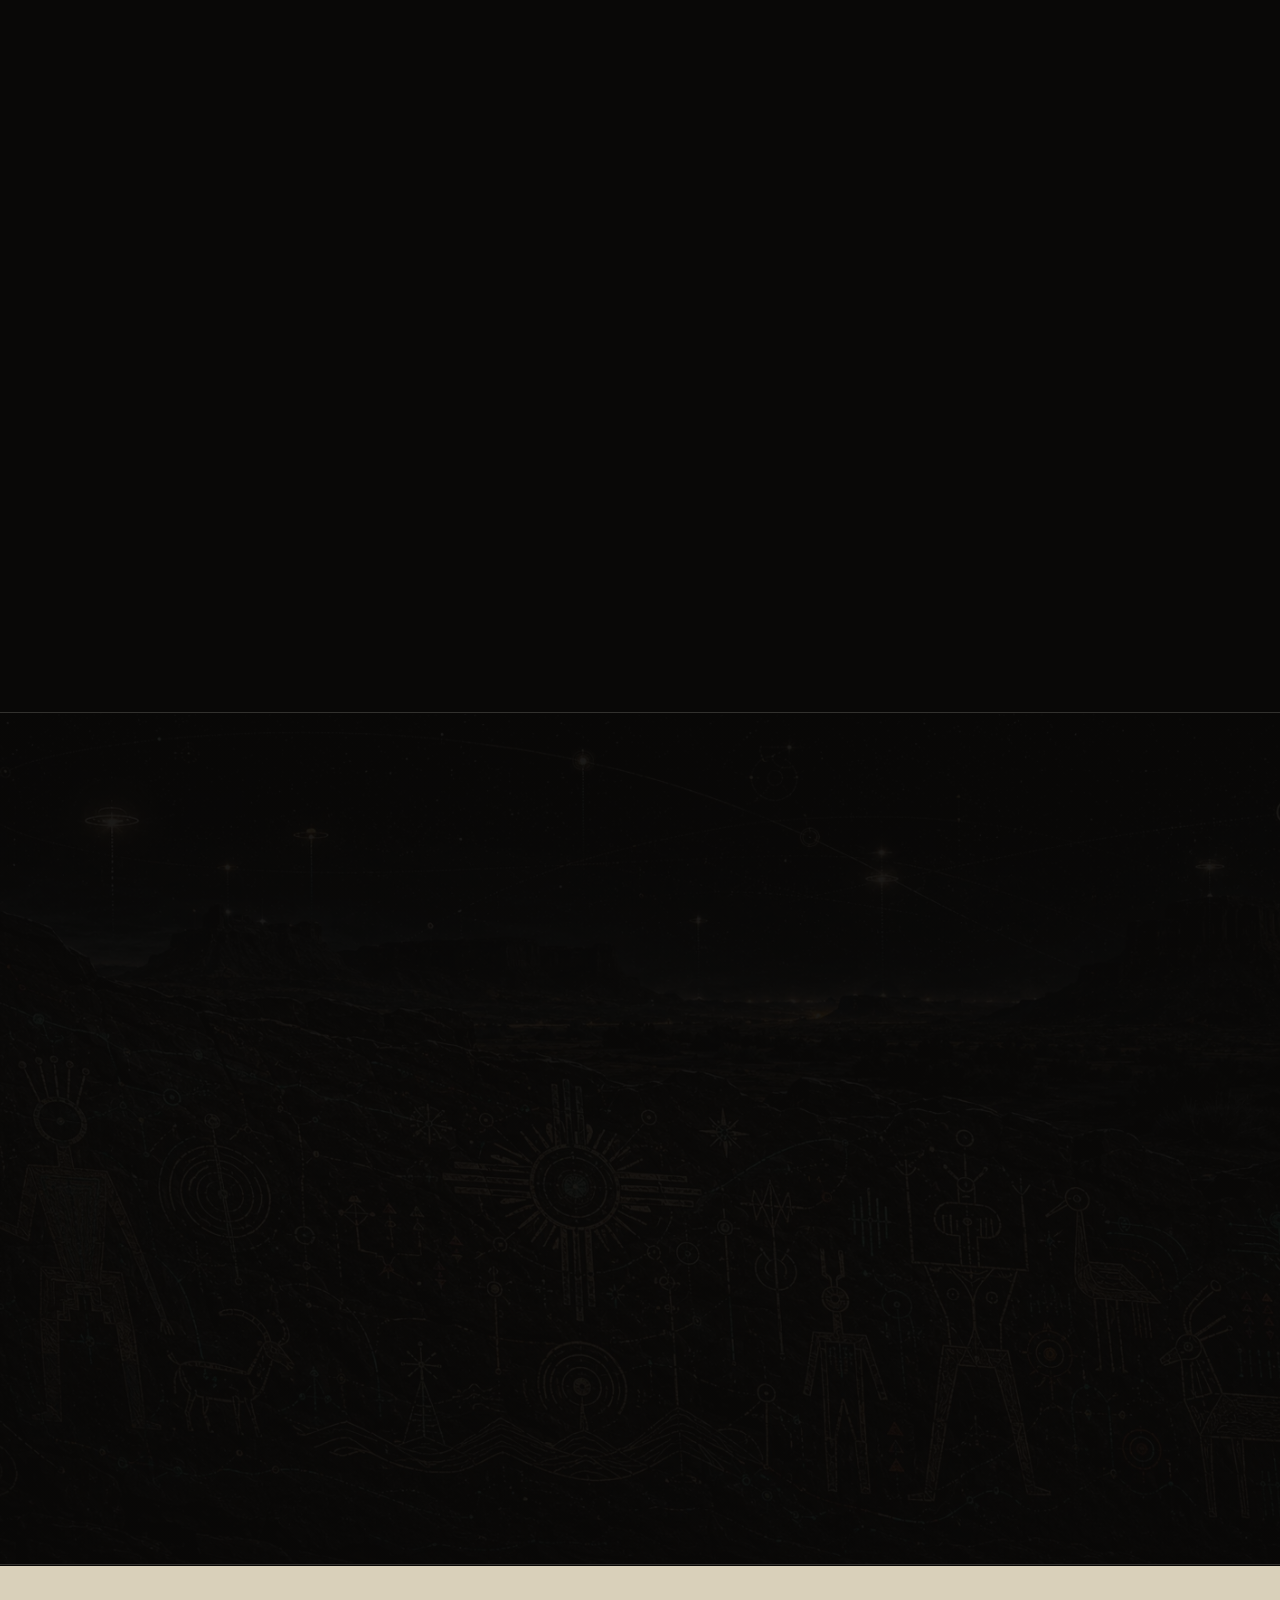
==== commit cfc2ef5a: "Expand the ShadowLoft cosmos to forty-eight living signals" ====
--- a/index.html
+++ b/index.html
@@ -58,9 +58,9 @@
     </article>
 
     <section class="broadcast" id="signal">
-      <div class="section-head"><p class="section-no">02 / The Signal</p><h2>Eight-channel<br>signal wall</h2><span>Randomized archive transmissions</span></div>
-      <div class="video-grid" id="videoGrid" aria-label="Eight randomized ShadowLoft video transmissions"></div>
-      <div class="broadcast-meta"><p>THE SHADOW HOUR</p><p>Eight randomized playlist entry points · Click a signal to activate</p><a id="channelLink" href="https://www.youtube.com/watch?v=Rj-kZYt4z4Y&list=PLIIztMdZuAfWx11diGXqx4ad2Gn9pyTrG" target="_blank" rel="noopener">Open full channel ↗</a></div>
+      <div class="section-head"><p class="section-no">02 / The Cosmos</p><h2>Forty-eight-channel<br>signal wall</h2><span>6 × 8 living transmissions</span></div>
+      <div class="video-grid" id="videoGrid" aria-label="Forty-eight randomized cycling ShadowLoft transmissions"></div>
+      <div class="broadcast-meta"><p>THE SHADOW COSMOS</p><p>48 cycling anomaly cells · Randomized petroglyph visions · Click any signal to activate</p><a id="channelLink" href="https://www.youtube.com/watch?v=Rj-kZYt4z4Y&list=PLIIztMdZuAfWx11diGXqx4ad2Gn9pyTrG" target="_blank" rel="noopener">Open full channel ↗</a></div>
     </section>
 
     <section class="dispatches" id="dispatches">
--- a/styles.css
+++ b/styles.css
@@ -15,3 +15,7 @@
 @media(max-width:800px){.masthead{height:60px}.hero{padding-top:82px}.title-sigil{width:100%;margin:0}.hero-copy>.eyebrow,.hero-copy>h1,.hero-copy>.dek,.hero-copy>.enter{margin-left:6vw;margin-right:6vw}.hero-copy>h1{font-size:clamp(4.4rem,20vw,7rem)}.hero-orbit{top:42vh}}
 @media(max-width:1000px){.video-grid{grid-template-columns:repeat(2,1fr)}}@media(max-width:560px){.video-grid{grid-template-columns:1fr}.manifesto:after{inset:50% 0 0}}
 @media(prefers-reduced-motion:reduce){.video-signal img,.scanline{animation:none}}
+
+/* The Cosmos: 6 × 8 living signal matrix */
+.broadcast{padding-left:3vw;padding-right:3vw}.broadcast>.section-head{padding-inline:5vw}.video-grid{grid-template-columns:repeat(6,1fr)}.video-grid>iframe,.video-signal{aspect-ratio:1}.video-signal img{opacity:1;transition:opacity .55s ease,filter .3s ease}.video-signal img.switching{opacity:.08}
+@media(max-width:1200px){.video-grid{grid-template-columns:repeat(4,1fr)}}@media(max-width:800px){.video-grid{grid-template-columns:repeat(3,1fr)}}@media(max-width:560px){.video-grid{grid-template-columns:repeat(2,1fr)}}
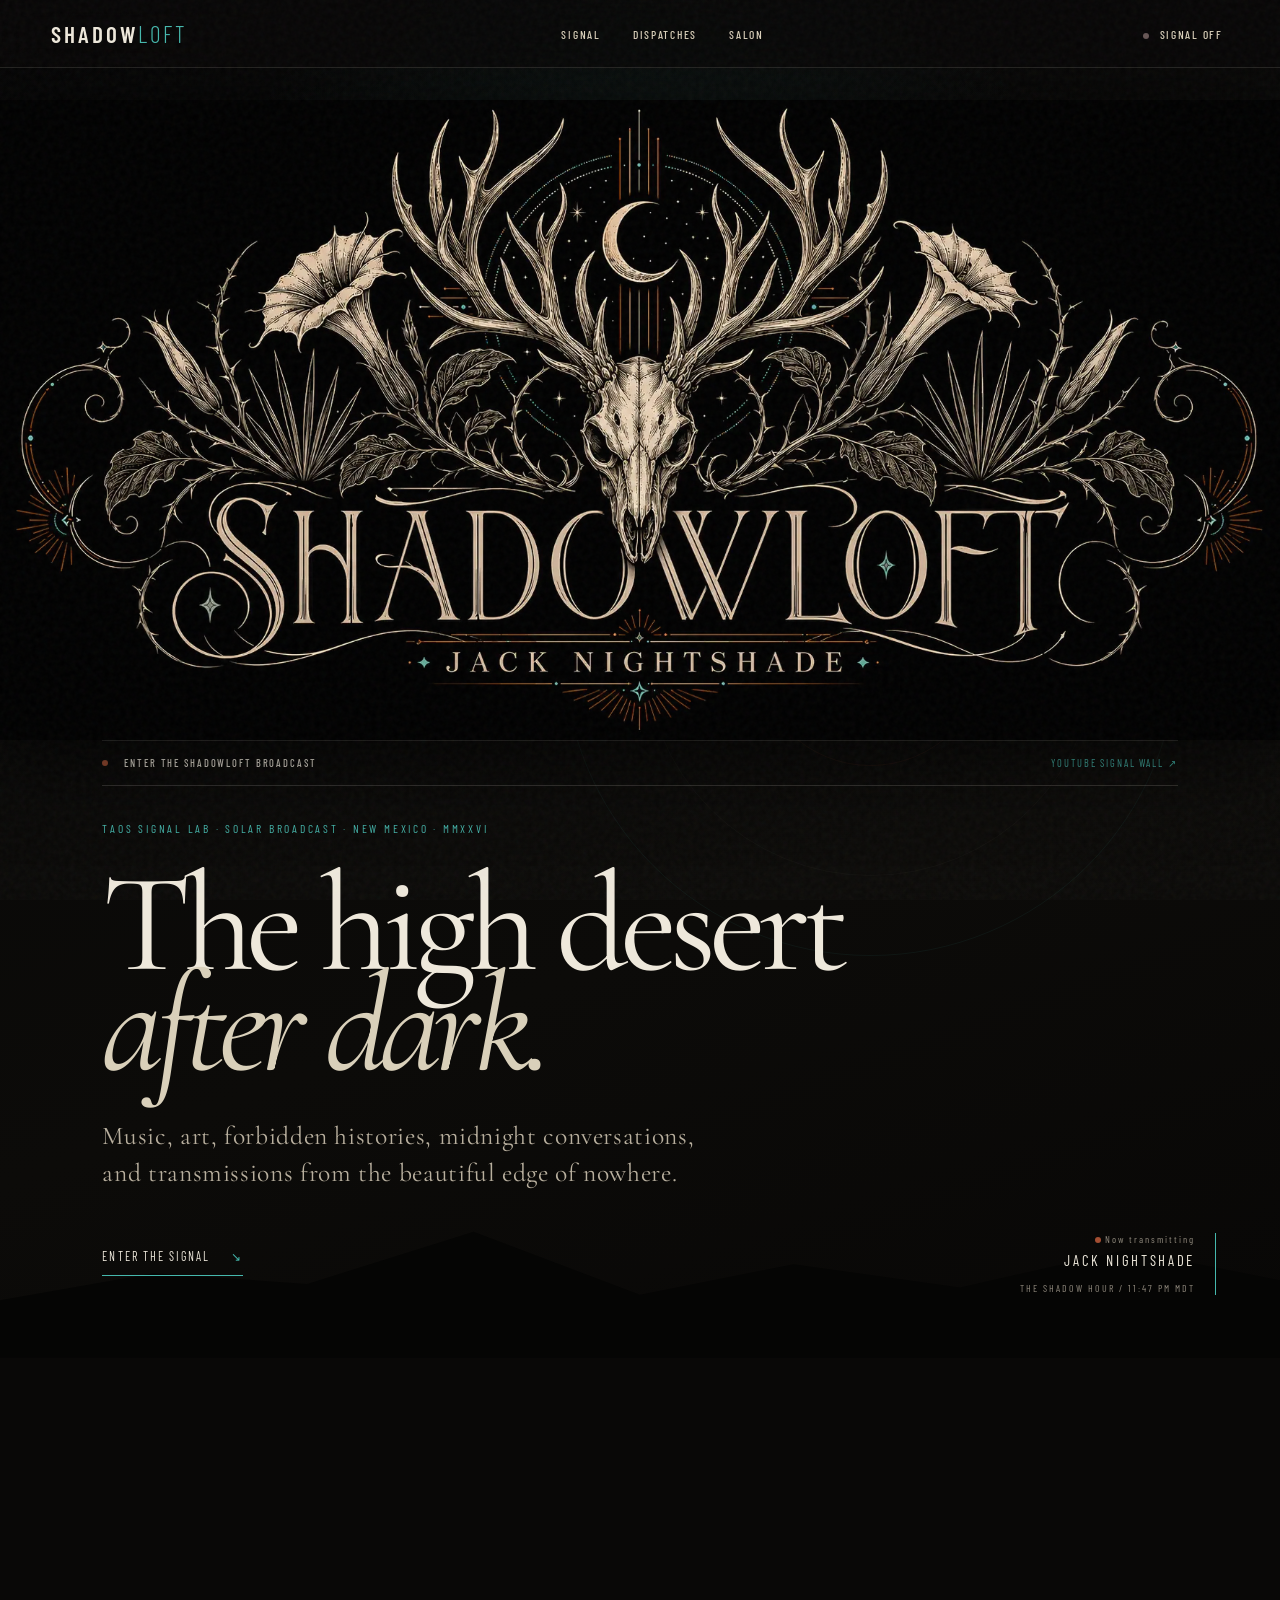
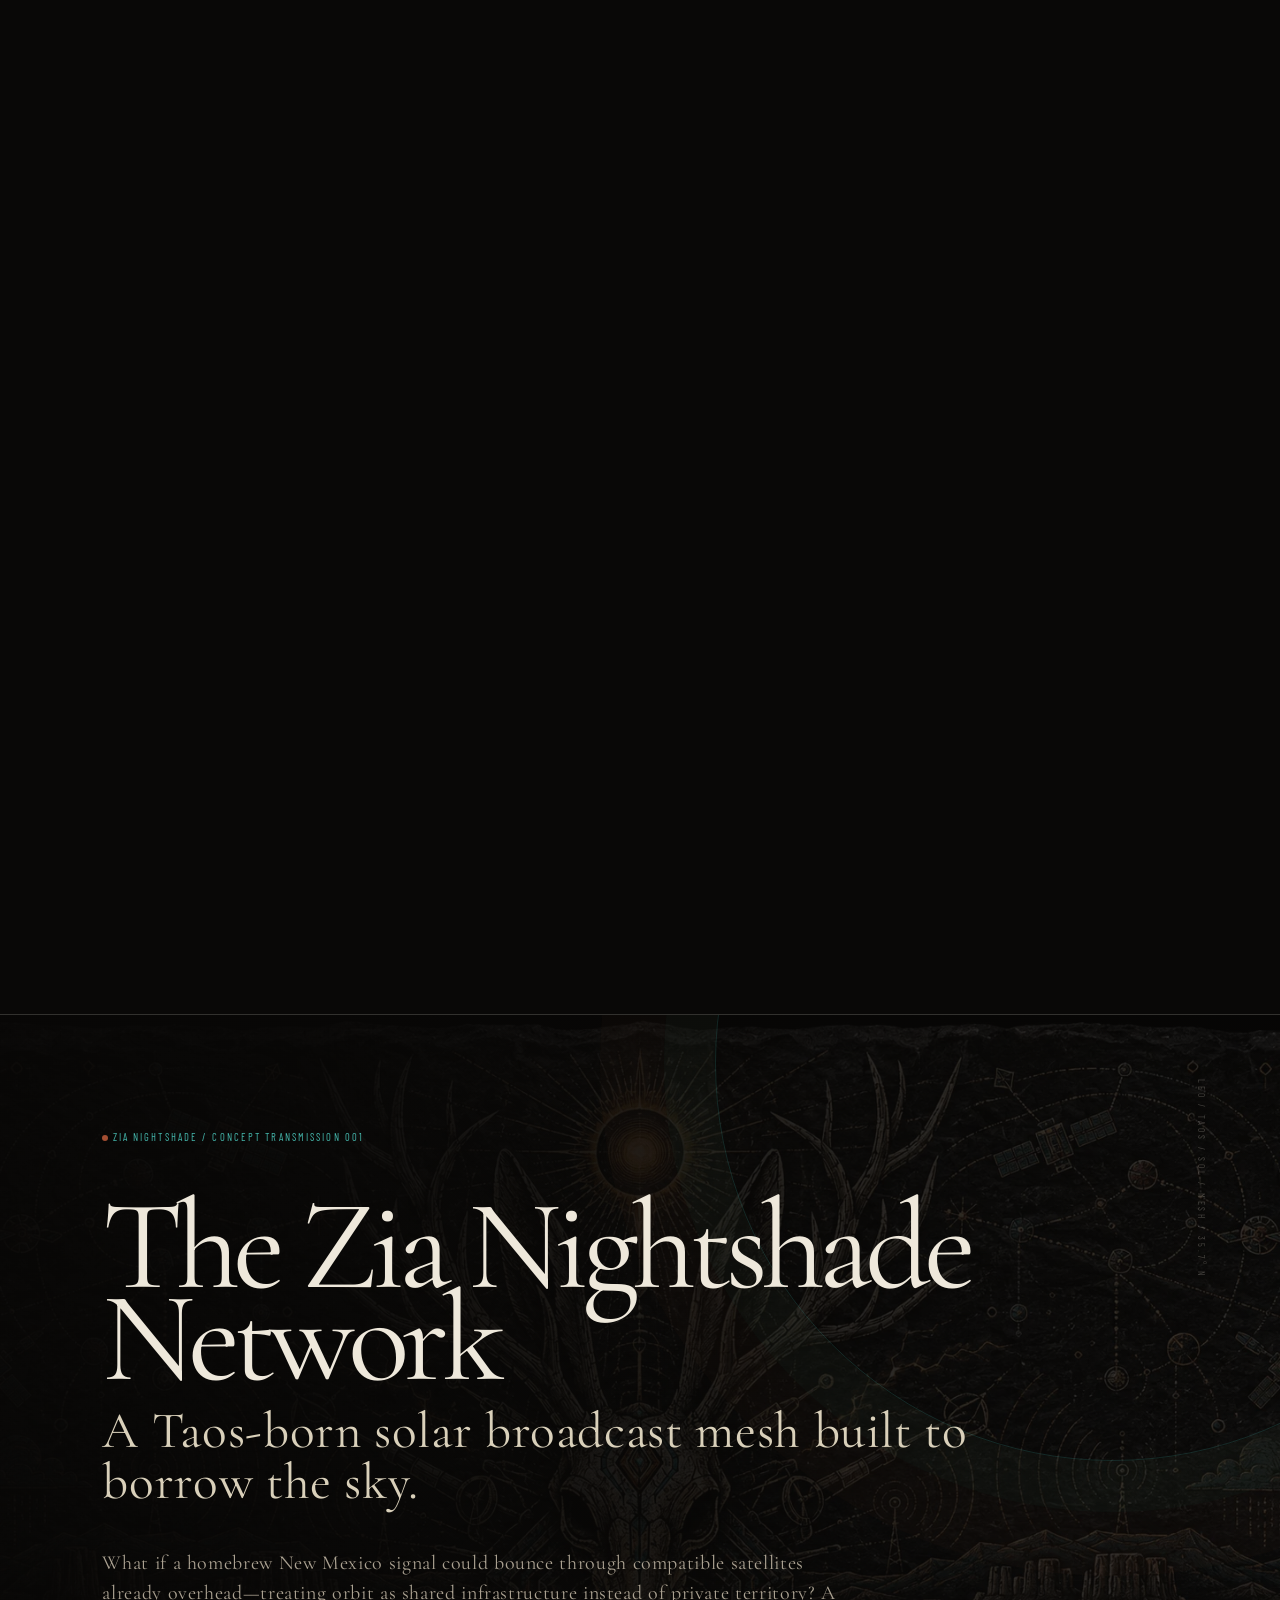
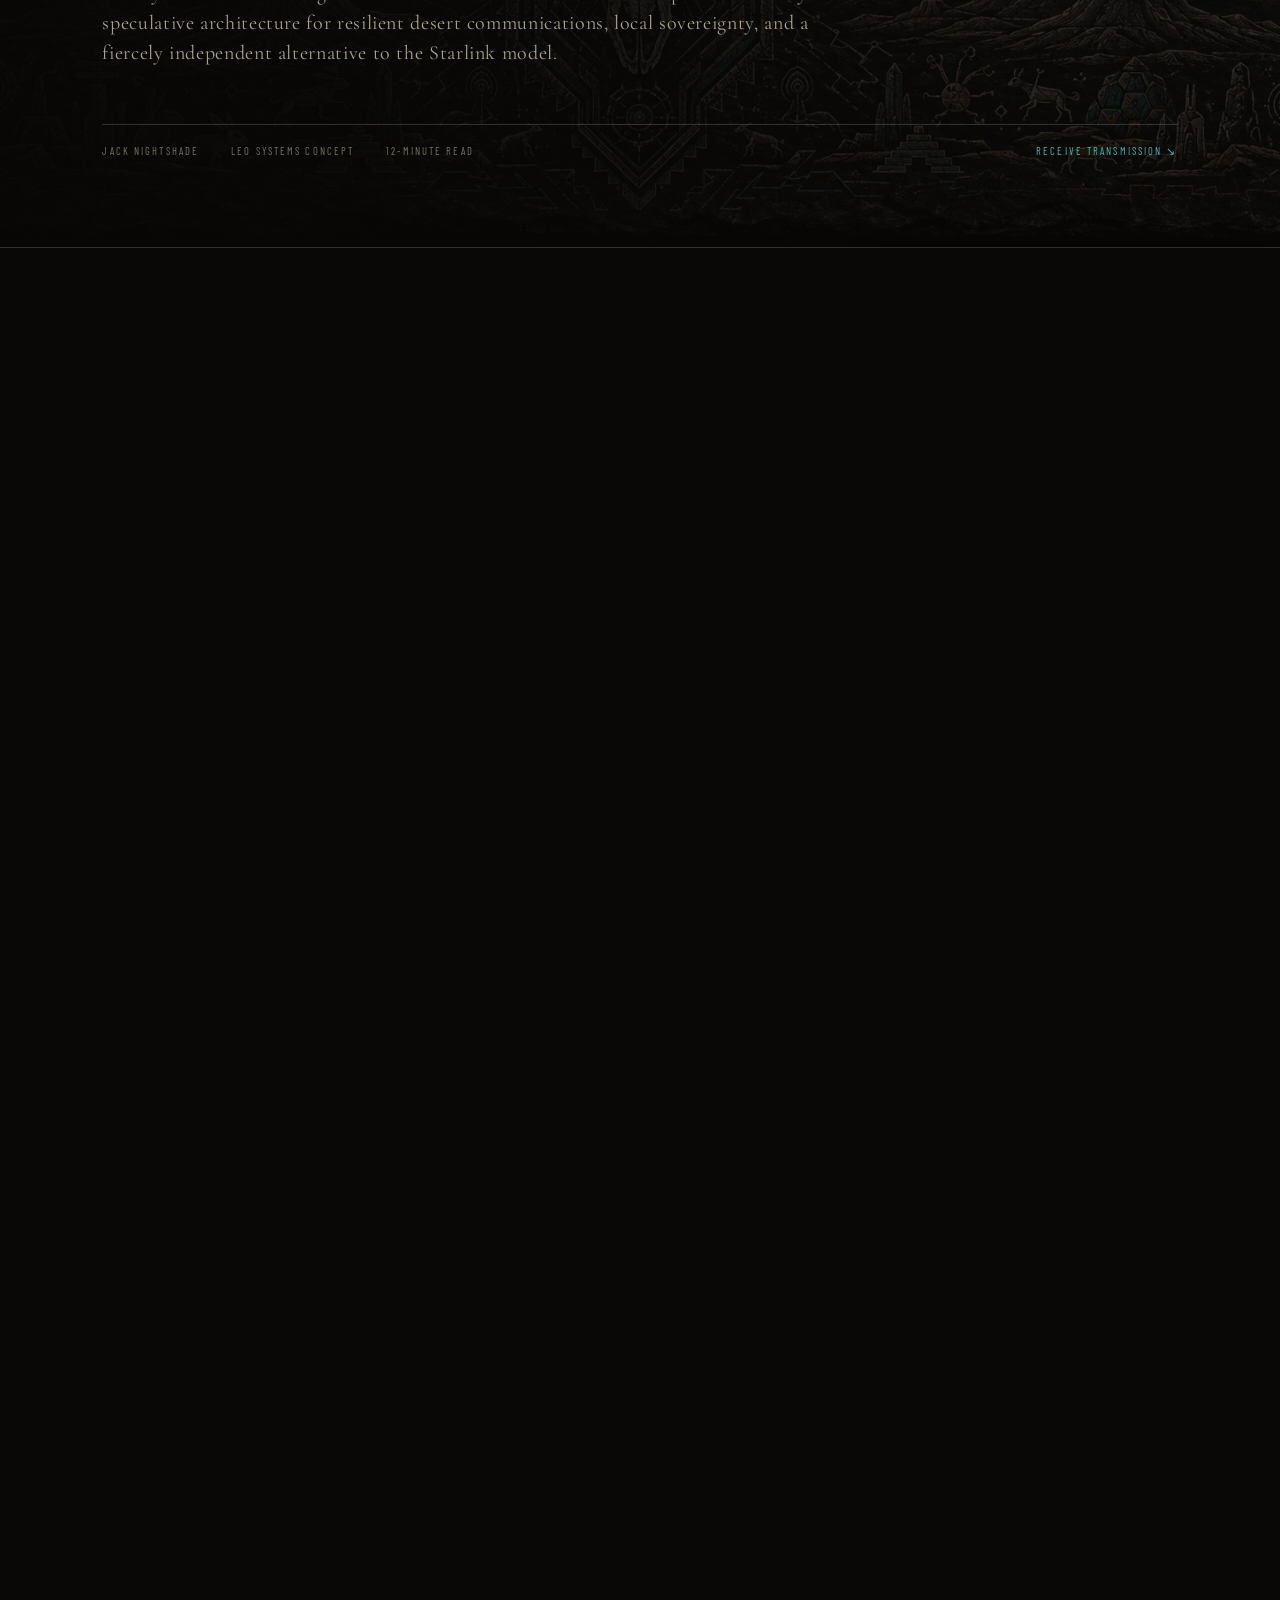
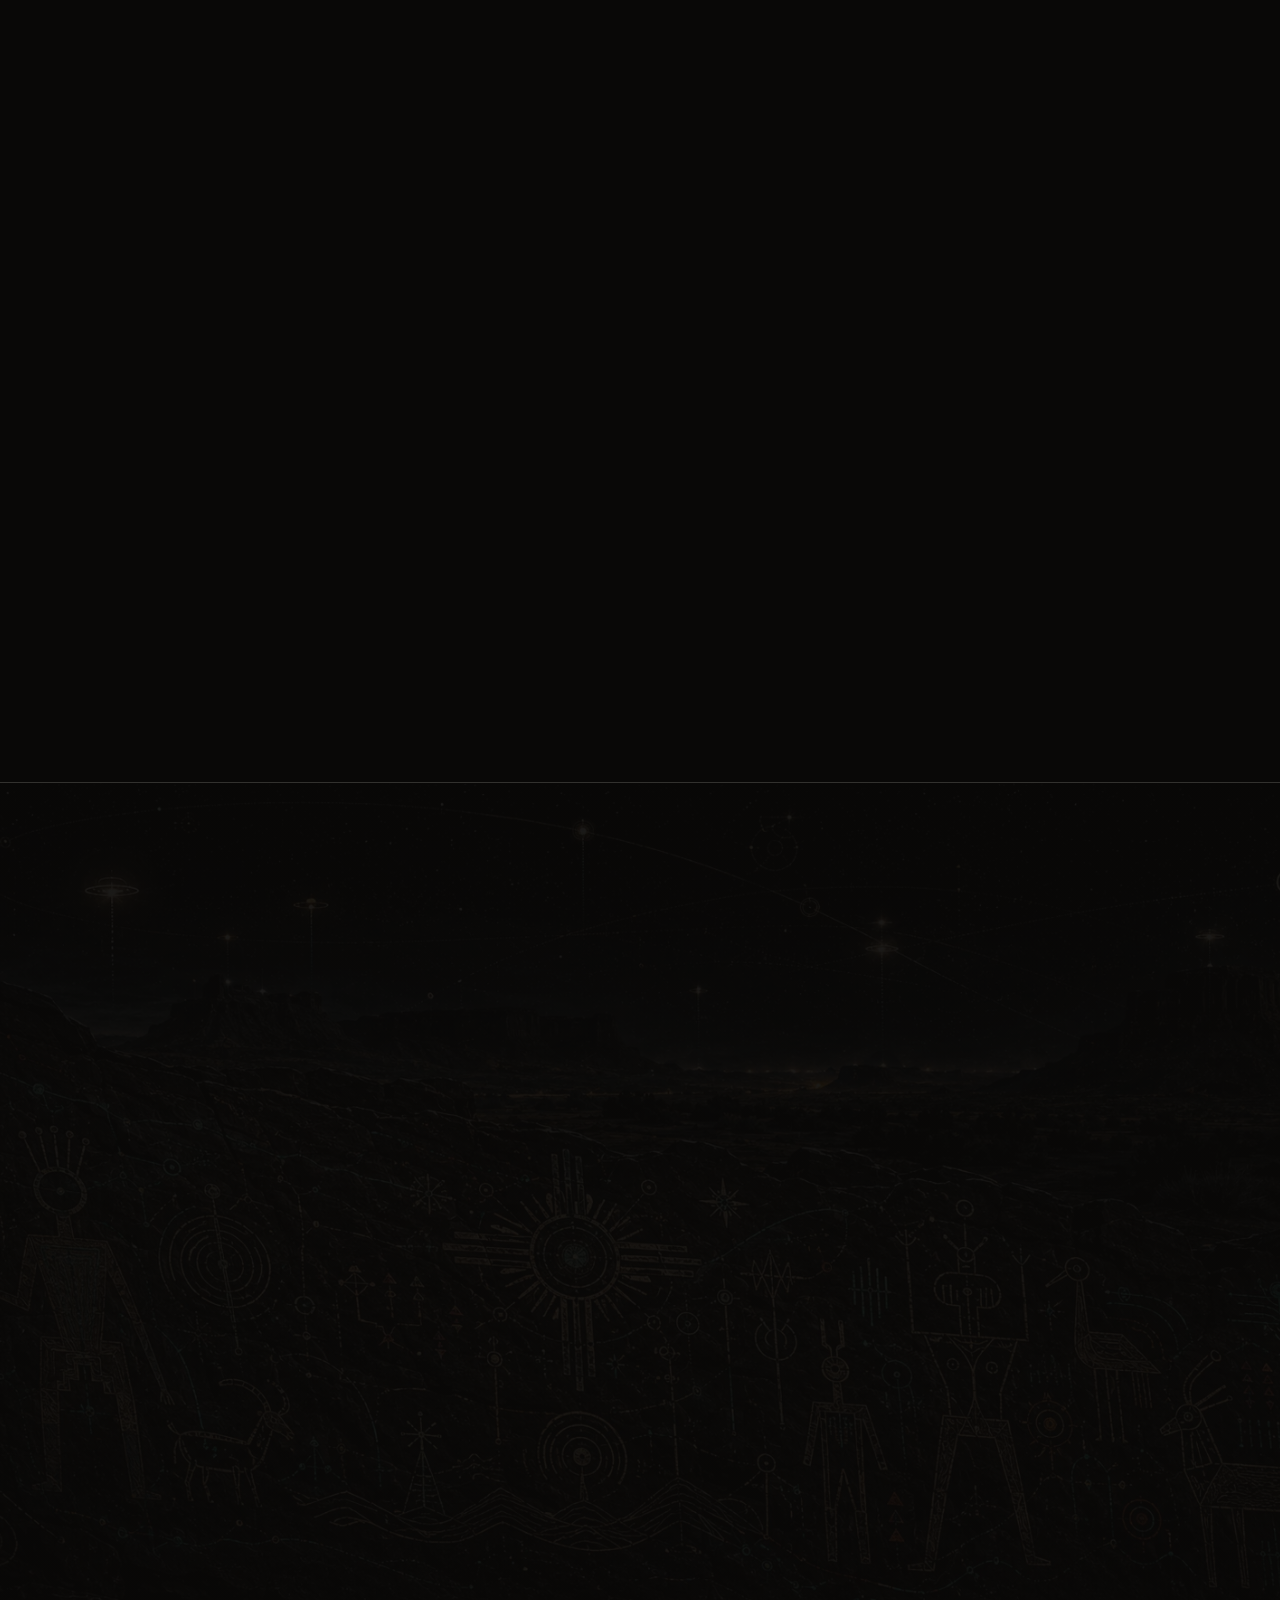
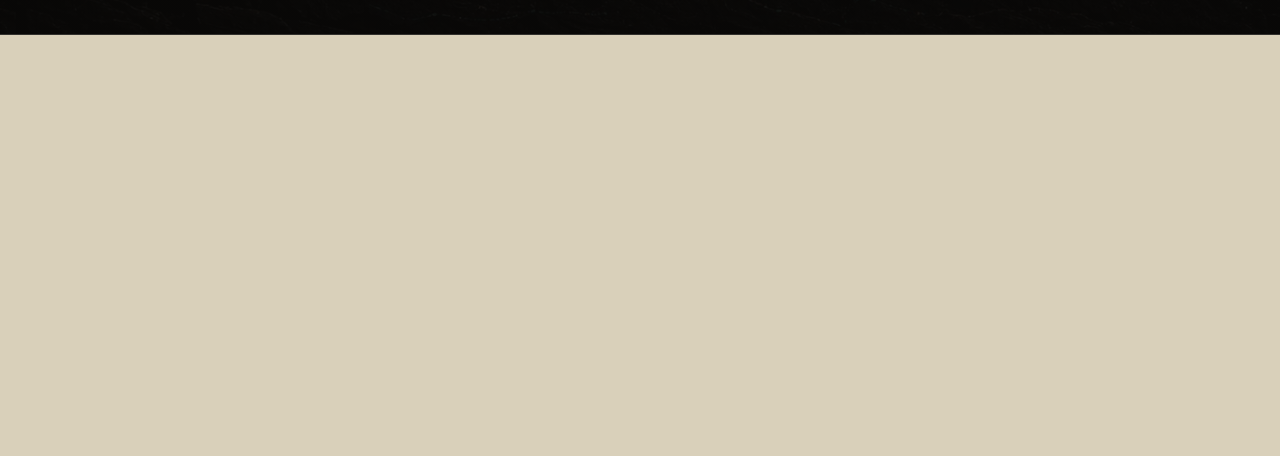
==== commit 4735d5f3: "Restore the broadcast link and assert ZIAWOLF rights" ====
--- a/index.html
+++ b/index.html
@@ -26,6 +26,7 @@
       <div class="hero-orbit" aria-hidden="true"><span class="moon"></span><span class="hawk">◆</span></div>
       <div class="hero-copy">
         <img class="title-sigil" src="assets/shadowloft-title-v2.webp" alt="ShadowLoft — fierce Jack Nightshade jackalope skull sigil" width="1774" height="887" fetchpriority="high" decoding="async">
+        <a class="banner-broadcast" href="https://www.youtube.com/watch?v=Rj-kZYt4z4Y&amp;list=PLIIztMdZuAfWx11diGXqx4ad2Gn9pyTrG" target="_blank" rel="noopener"><span class="pulse"></span><strong>ENTER THE SHADOWLOFT BROADCAST</strong><span>YouTube signal wall ↗</span></a>
         <p class="eyebrow">Taos signal lab · Solar broadcast · New Mexico · MMXXVI</p>
         <h1>The high desert<br><em>after dark.</em></h1>
         <p class="dek">Music, art, forbidden histories, midnight conversations, and transmissions from the beautiful edge of nowhere.</p>
@@ -89,7 +90,7 @@
     </section>
   </main>
 
-  <footer><a class="wordmark" href="#top">SHADOW<span>LOFT</span></a><p>Broadcasting from the Land of Enchantment<br>© 2026 ShadowLoft</p><p class="signoff">Stay awake. Stay strange.<br>— Jack Nightshade</p></footer>
+  <footer><a class="wordmark" href="#top">SHADOW<span>LOFT</span></a><p>Broadcasting from the Land of Enchantment<br>© 2026 ZIAWOLF / ZIATEC · All rights reserved</p><p class="signoff">Stay awake. Stay strange.<br>— Jack Nightshade</p><p class="rights-notice">All ShadowLoft artwork, broadcasts, designs, written works, marks, trade dress, and patentable concepts are claimed as proprietary intellectual property of ZIAWOLF / ZIATEC and owned outright to the fullest extent permitted by law. SHADOWLOFT, ZIAWOLF, ZIATEC, JACK NIGHTSHADE, and associated marks are claimed trademarks. No license is granted without express written authorization.</p></footer>
   <script src="site.js"></script>
 </body>
 </html>
--- a/styles.css
+++ b/styles.css
@@ -19,3 +19,4 @@
 /* The Cosmos: 6 × 8 living signal matrix */
 .broadcast{padding-left:3vw;padding-right:3vw}.broadcast>.section-head{padding-inline:5vw}.video-grid{grid-template-columns:repeat(6,1fr)}.video-grid>iframe,.video-signal{aspect-ratio:1}.video-signal img{opacity:1;transition:opacity .55s ease,filter .3s ease}.video-signal img.switching{opacity:.08}
 @media(max-width:1200px){.video-grid{grid-template-columns:repeat(4,1fr)}}@media(max-width:800px){.video-grid{grid-template-columns:repeat(3,1fr)}}@media(max-width:560px){.video-grid{grid-template-columns:repeat(2,1fr)}}
+.banner-broadcast{display:grid;grid-template-columns:auto 1fr auto;align-items:center;gap:1rem;margin:0 8vw 2.2rem;padding:1rem 0;color:var(--bone);border-block:1px solid var(--line);text-decoration:none;text-transform:uppercase;font-size:.65rem;letter-spacing:.18em}.banner-broadcast strong{font-weight:500}.banner-broadcast>span:last-child{color:var(--turq)}.banner-broadcast:hover{border-color:var(--turq)}footer{row-gap:2rem}.rights-notice{grid-column:1/-1;max-width:1080px;padding-top:1.5rem;border-top:1px solid var(--line);font-size:.58rem;line-height:1.65;letter-spacing:.12em;color:#5f5a51}@media(max-width:600px){.banner-broadcast{grid-template-columns:auto 1fr;margin-inline:6vw}.banner-broadcast>span:last-child{grid-column:2}.rights-notice{grid-column:1}}
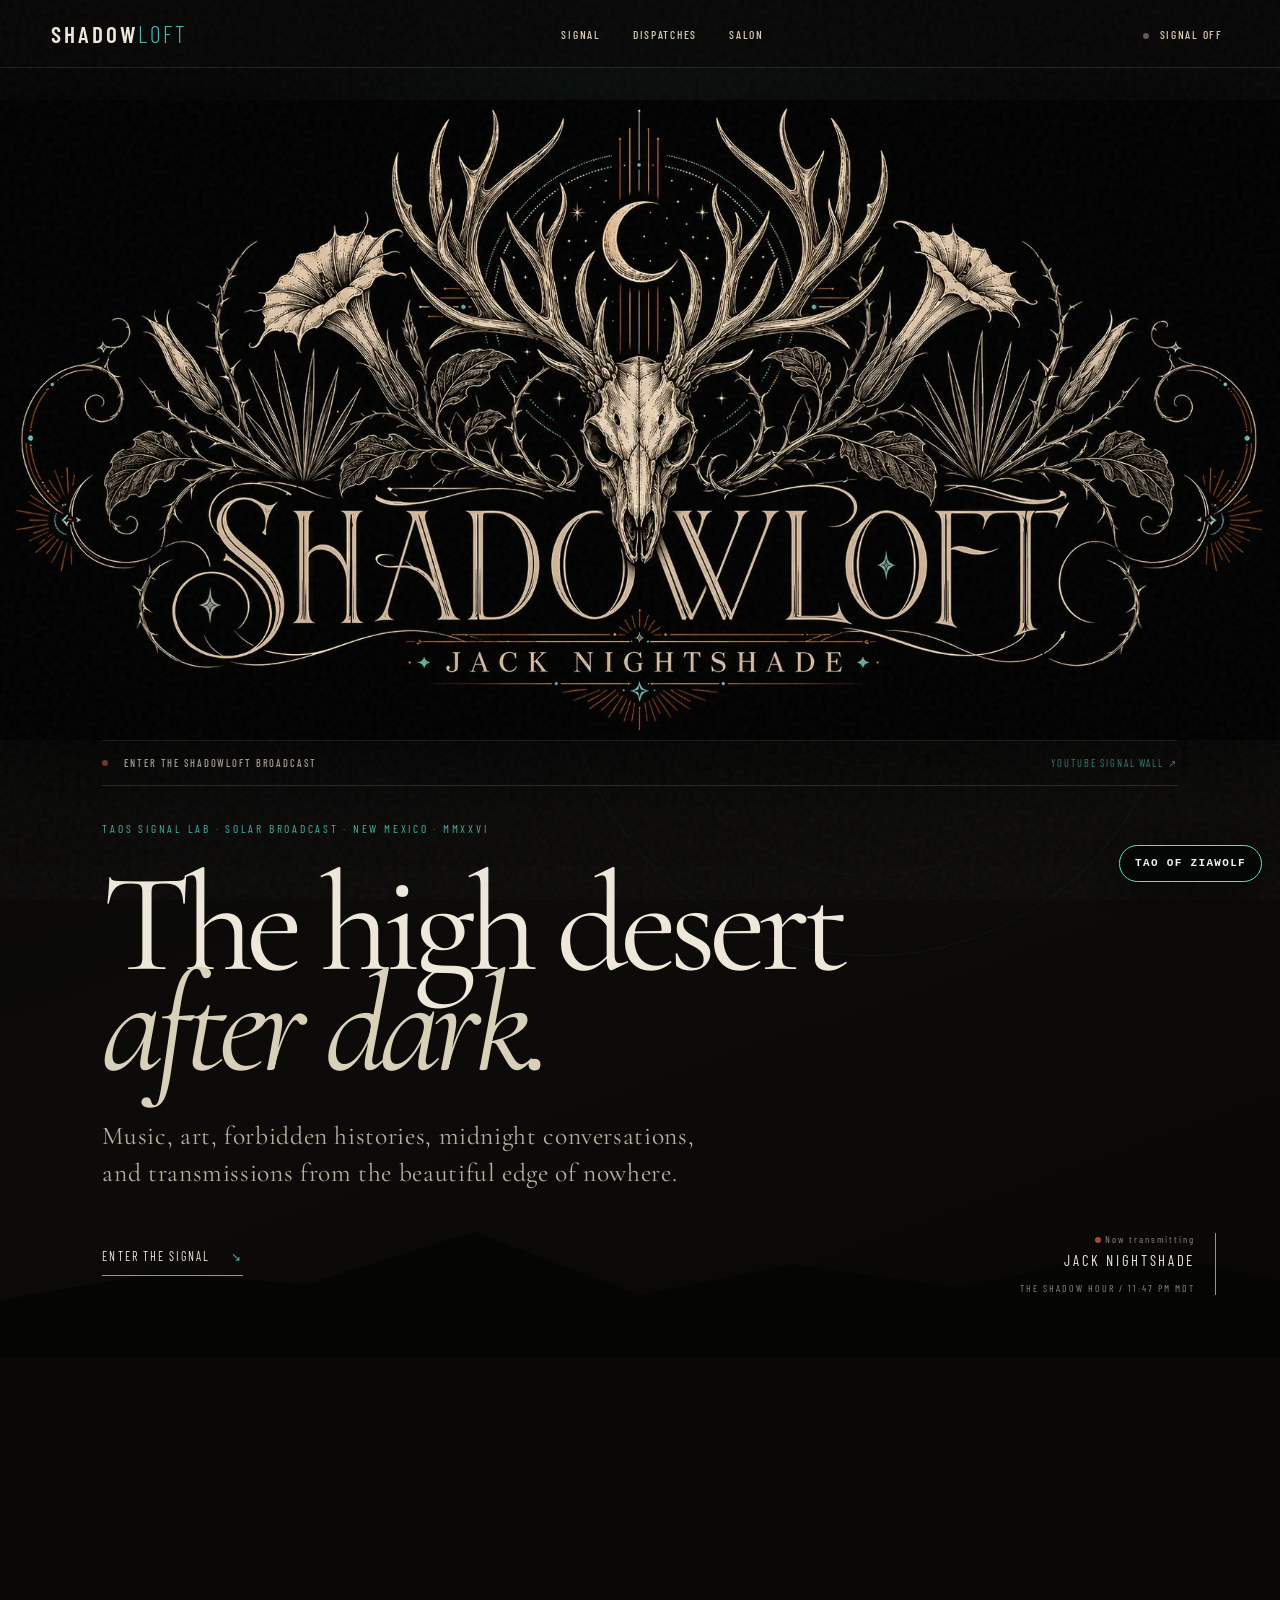
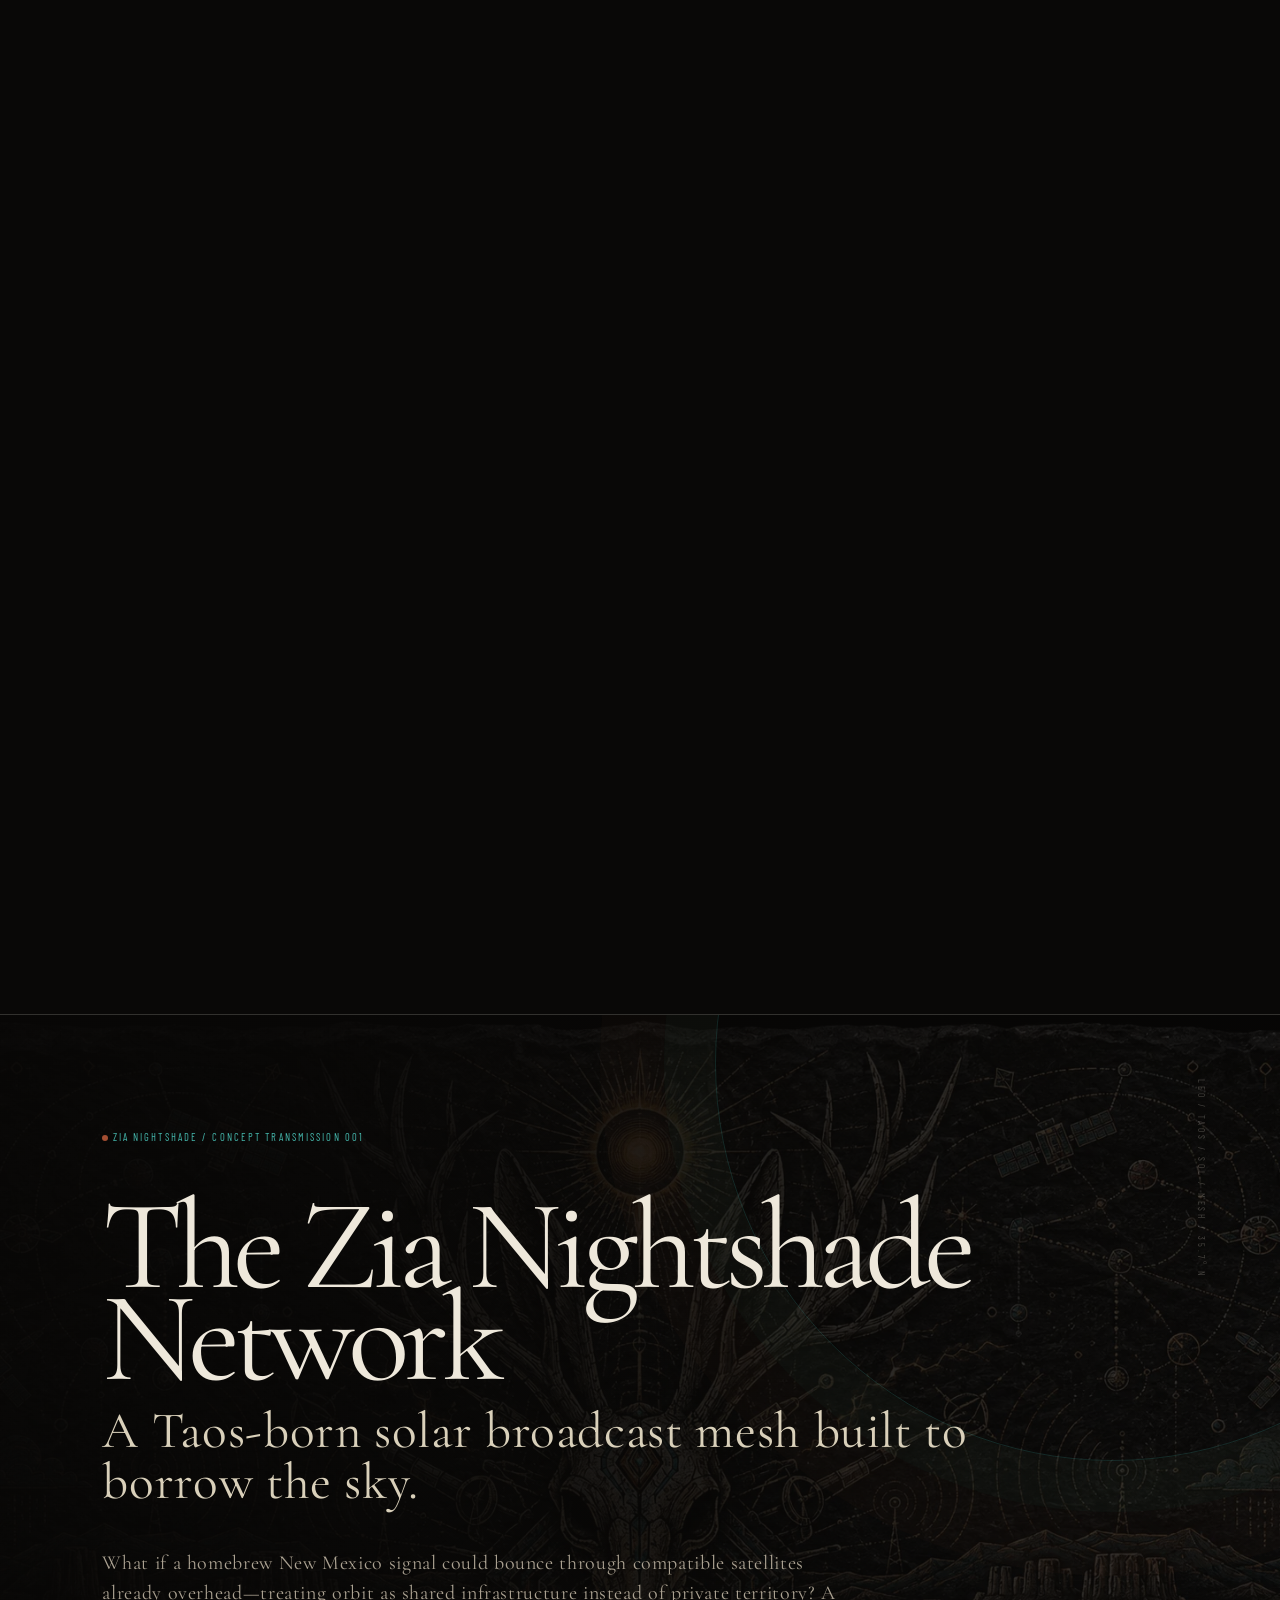
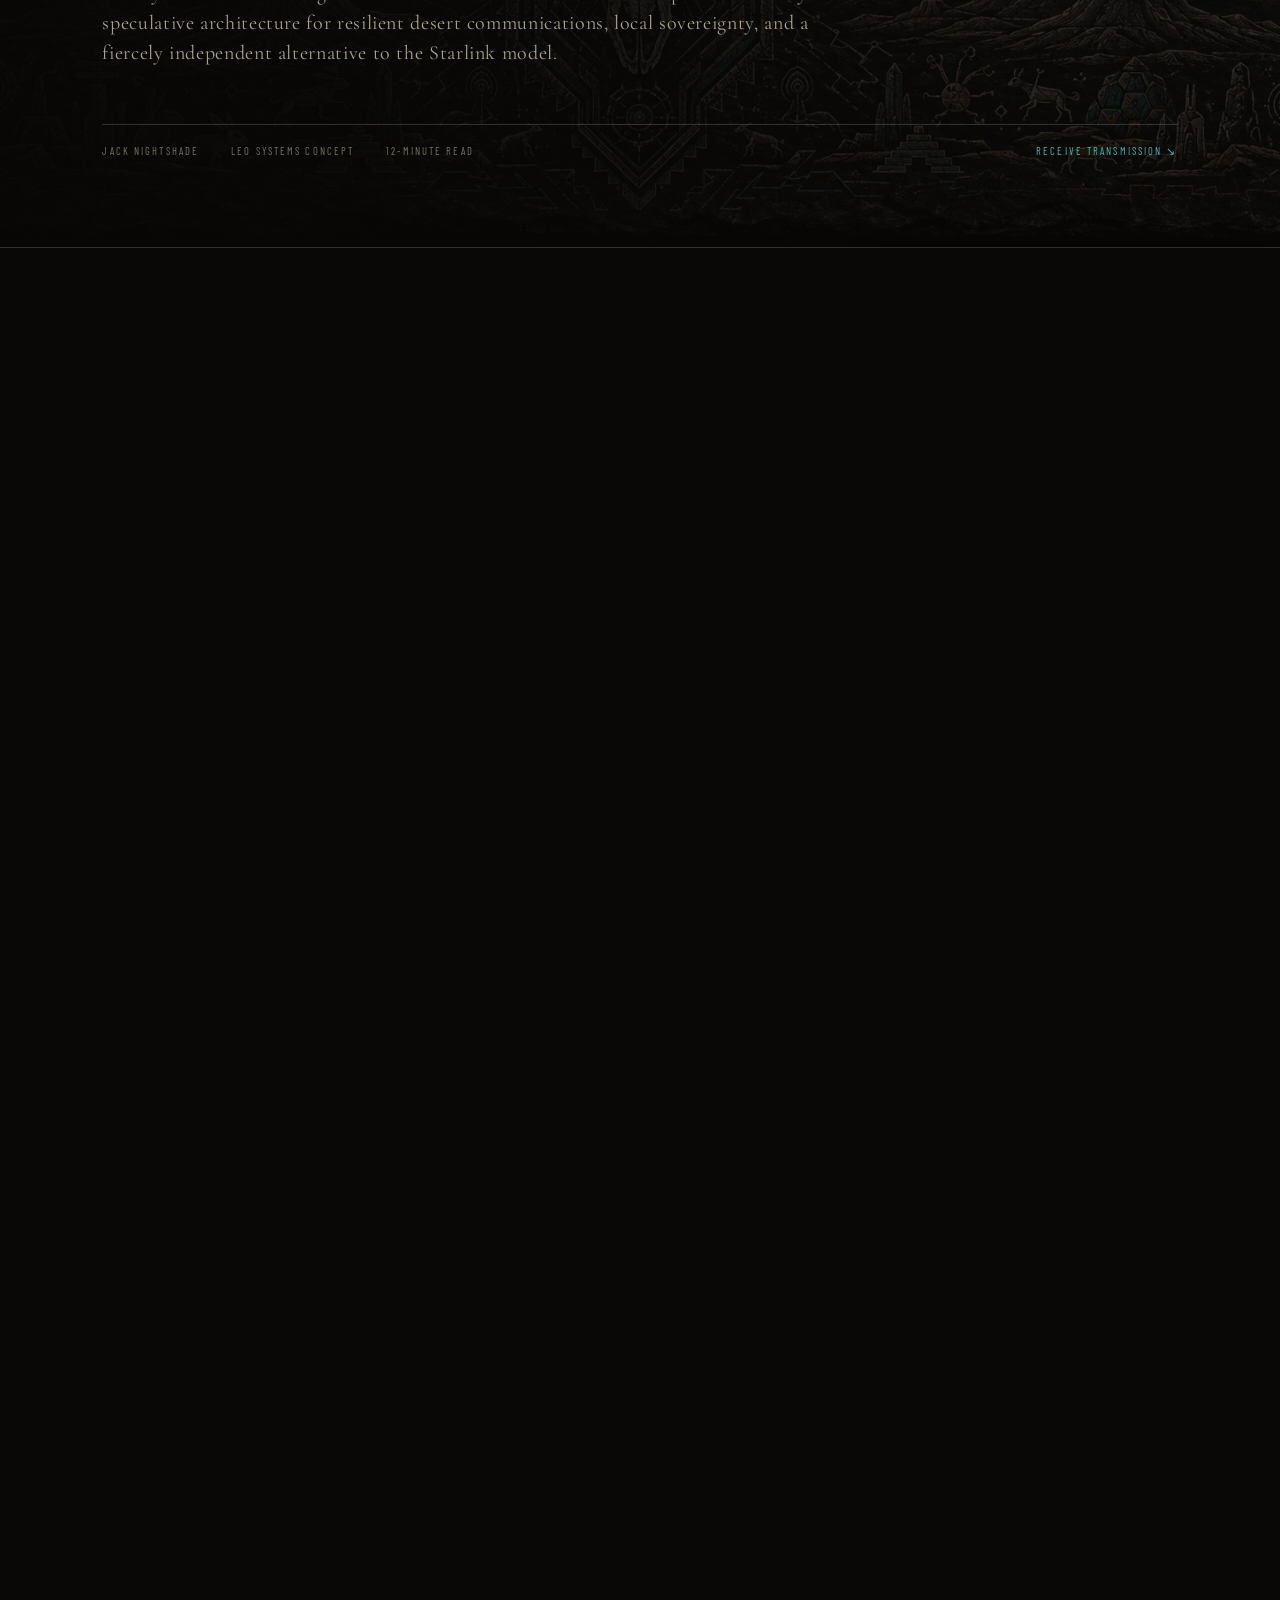
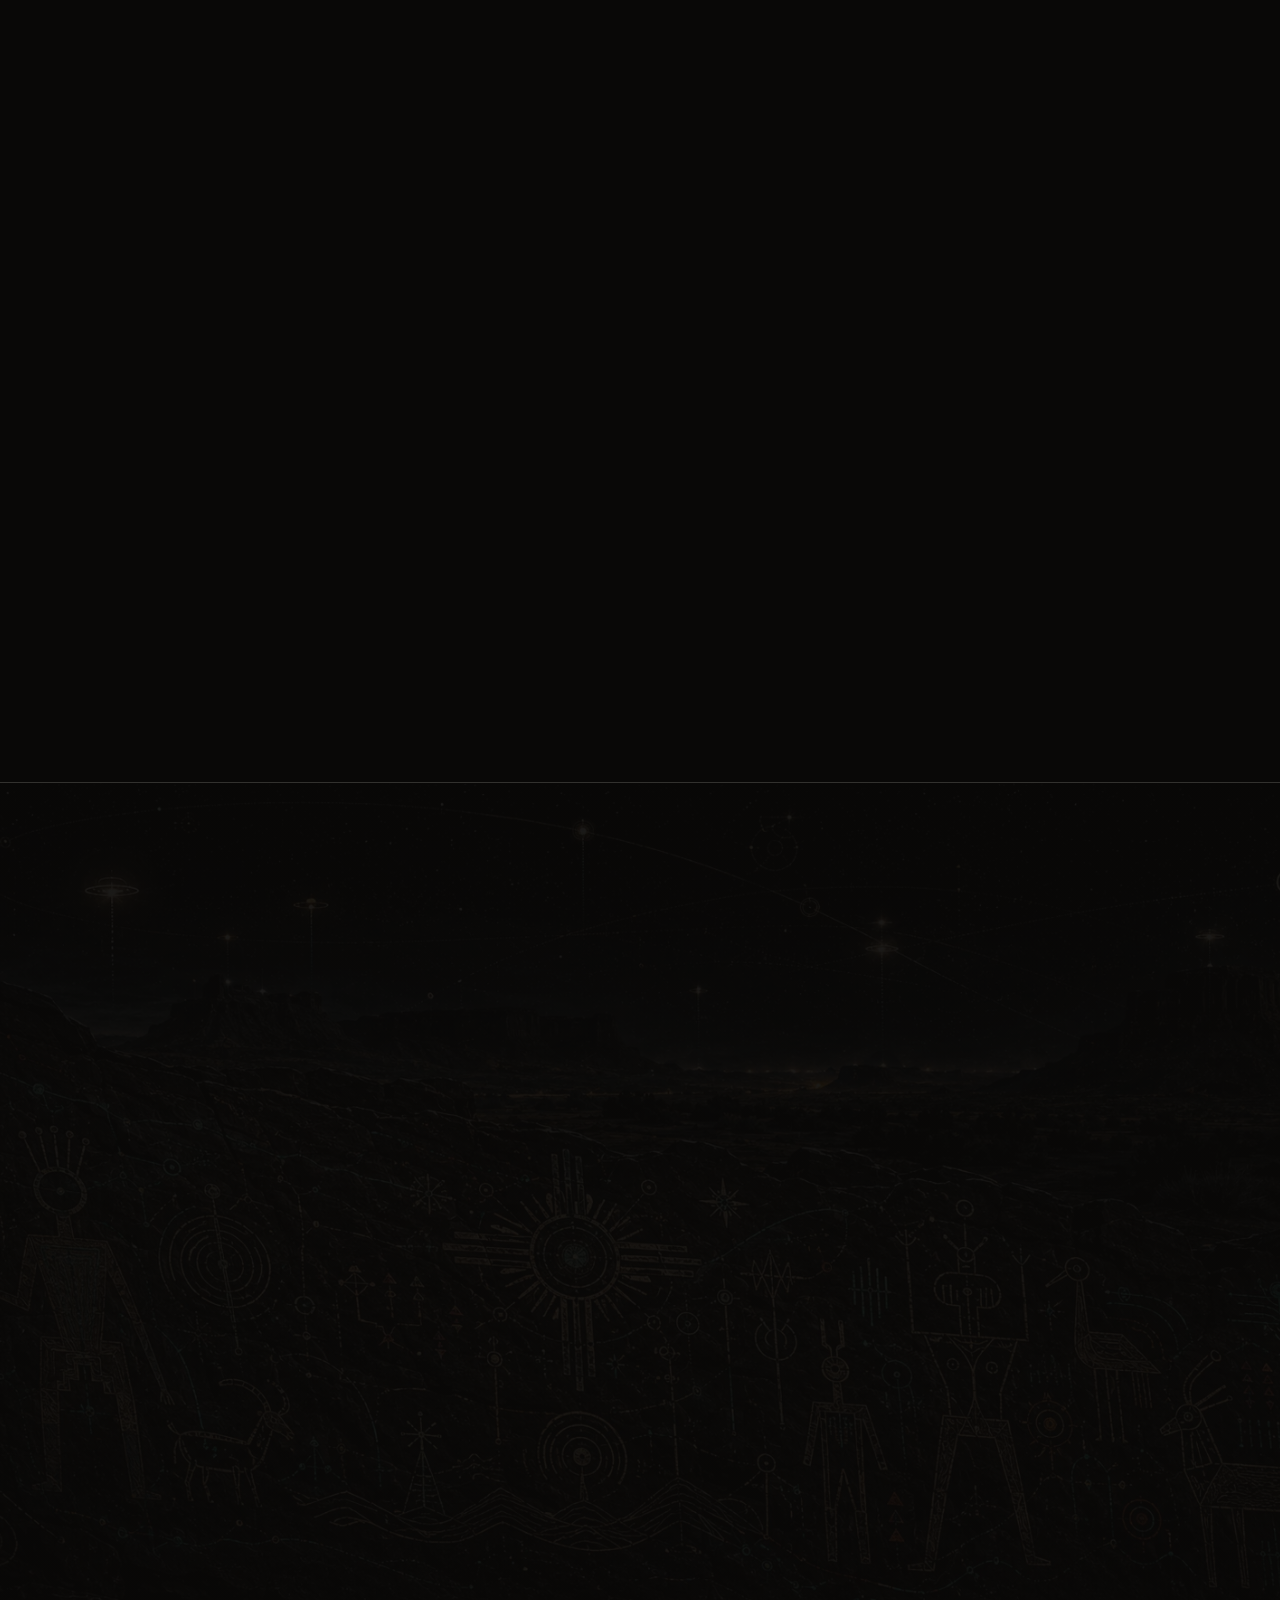
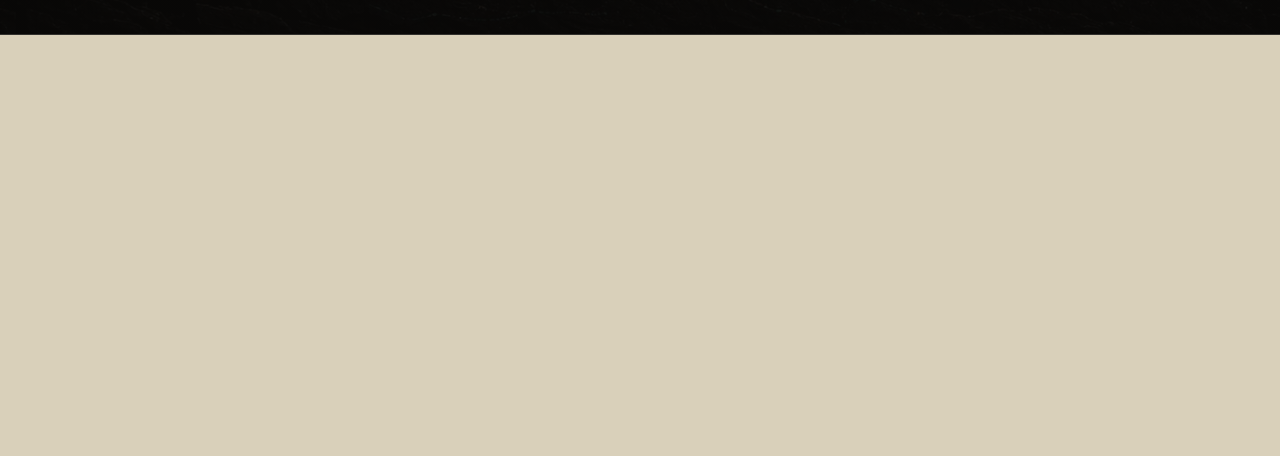
==== commit a186bb75: "Link the Tao of ZiaWolf canon from the homepage" ====
--- a/index.html
+++ b/index.html
@@ -92,5 +92,5 @@
 
   <footer><a class="wordmark" href="#top">SHADOW<span>LOFT</span></a><p>Broadcasting from the Land of Enchantment<br>© 2026 ZIAWOLF / ZIATEC · All rights reserved</p><p class="signoff">Stay awake. Stay strange.<br>— Jack Nightshade</p><p class="rights-notice">All ShadowLoft artwork, broadcasts, designs, written works, marks, trade dress, and patentable concepts are claimed as proprietary intellectual property of ZIAWOLF / ZIATEC and owned outright to the fullest extent permitted by law. SHADOWLOFT, ZIAWOLF, ZIATEC, JACK NIGHTSHADE, and associated marks are claimed trademarks. No license is granted without express written authorization.</p></footer>
   <script src="site.js"></script>
-</body>
+<a href="tao-of-ziawolf.html" aria-label="Read The Tao of ZiaWolf sovereign AI governance canon" style="position:fixed;right:18px;bottom:18px;z-index:9999;padding:11px 15px;border:1px solid #55e2ce;border-radius:999px;background:rgba(3,7,6,.94);color:#e9f2ed;text-decoration:none;font:700 11px/1.2 ui-monospace,monospace;letter-spacing:.12em;text-transform:uppercase;box-shadow:0 8px 28px rgba(0,0,0,.45)">Tao of ZiaWolf</a></body>
 </html>
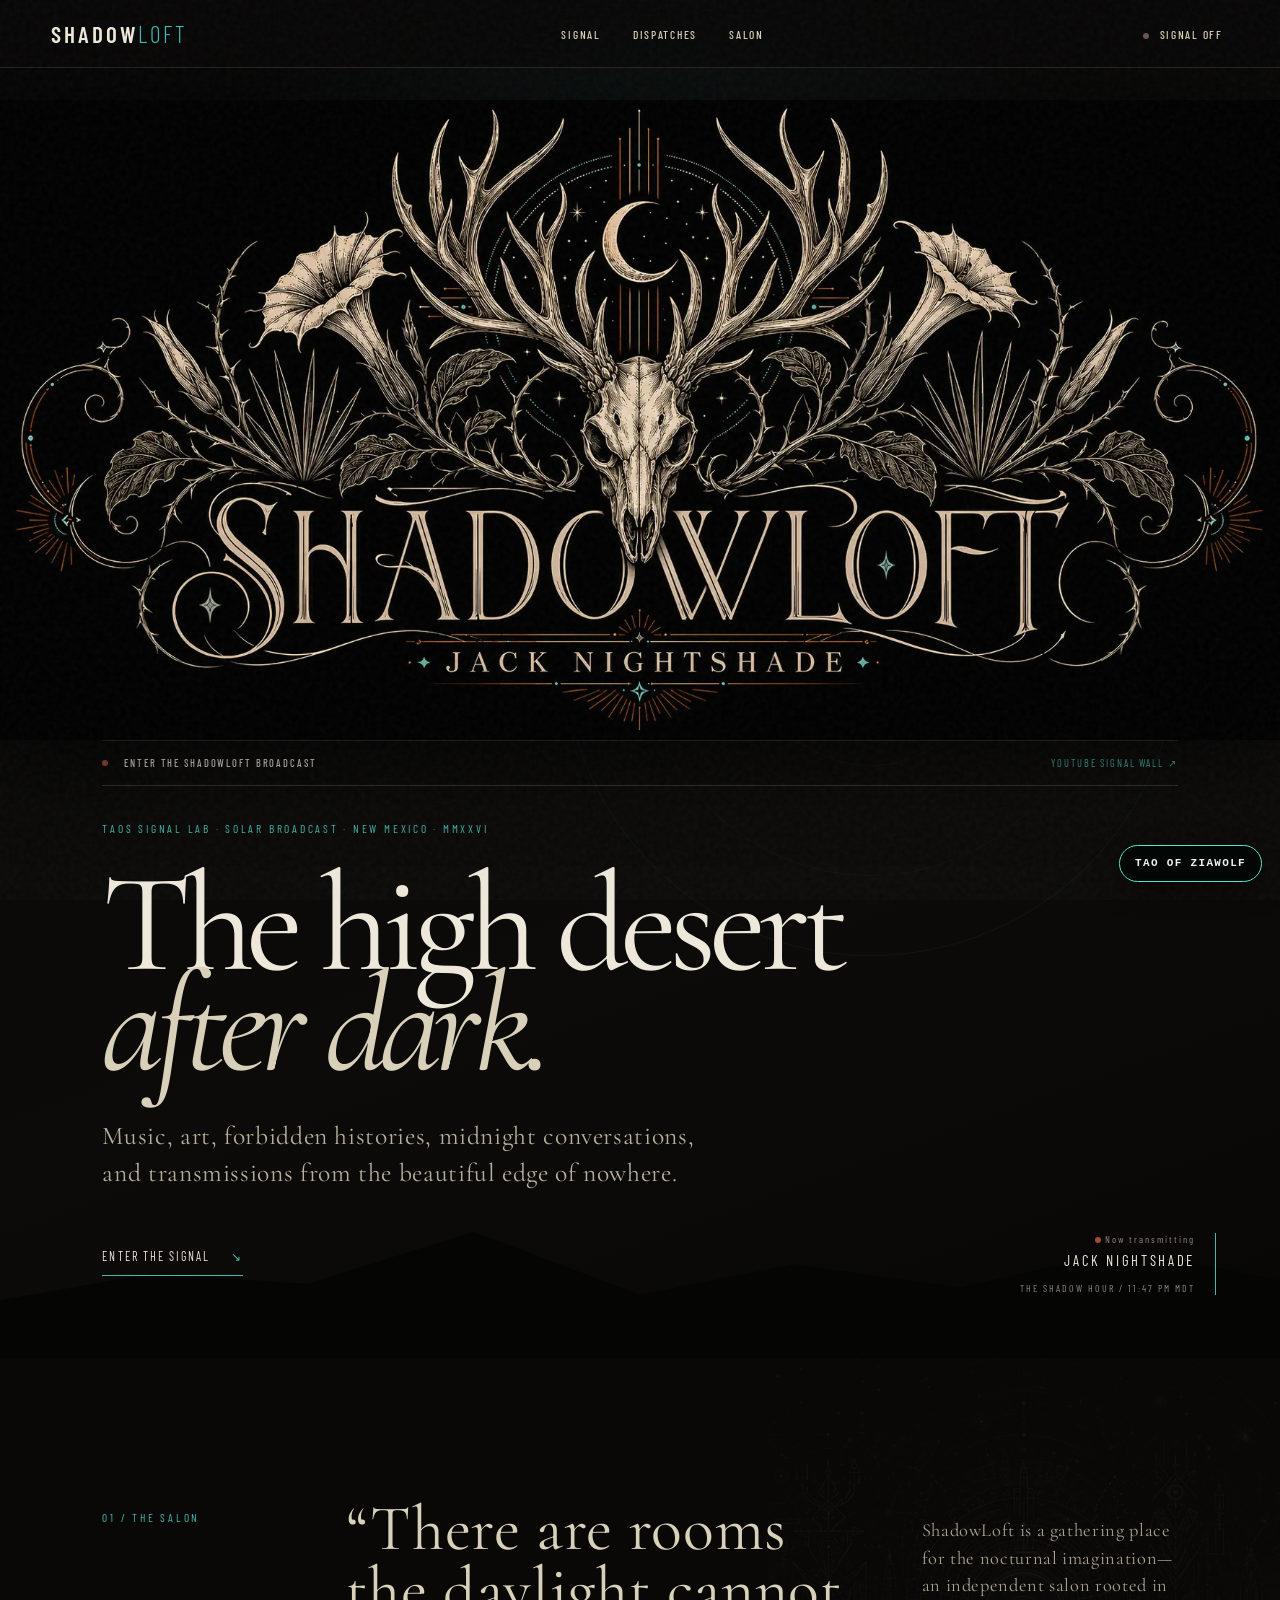
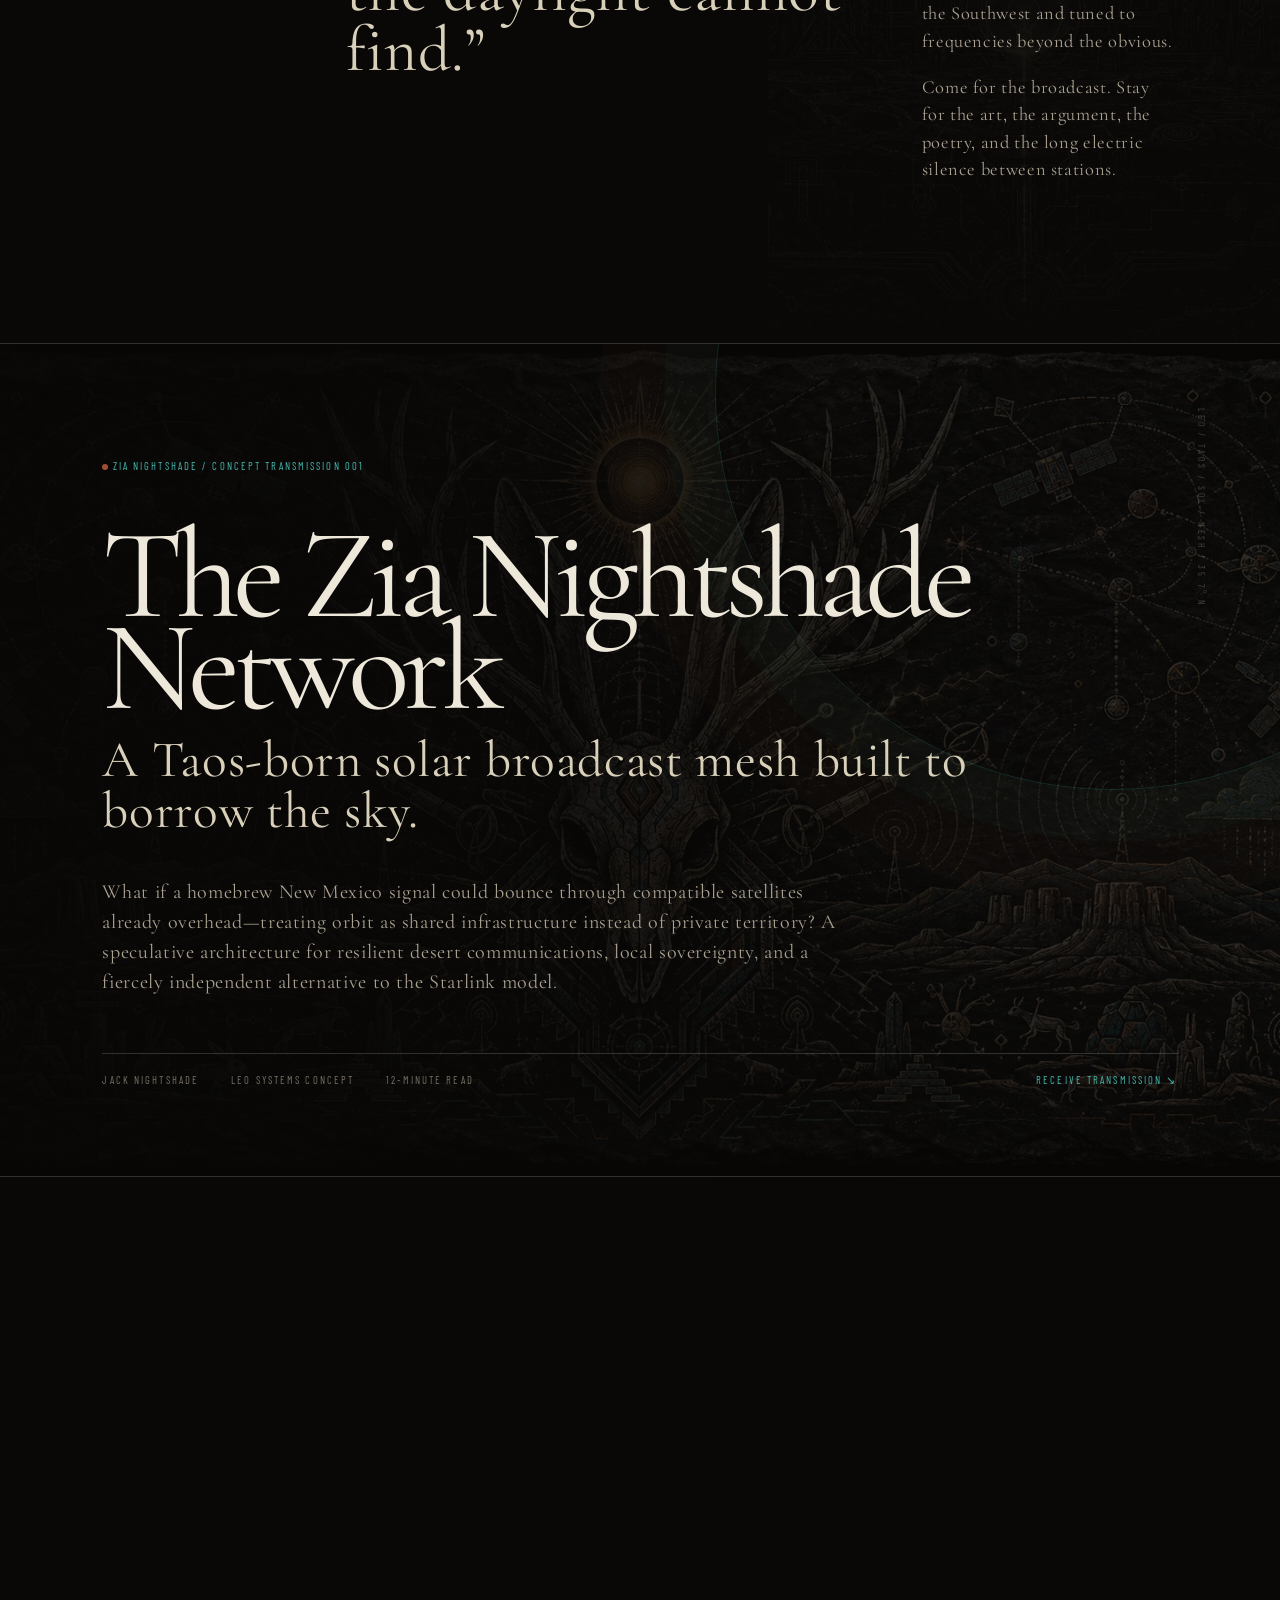
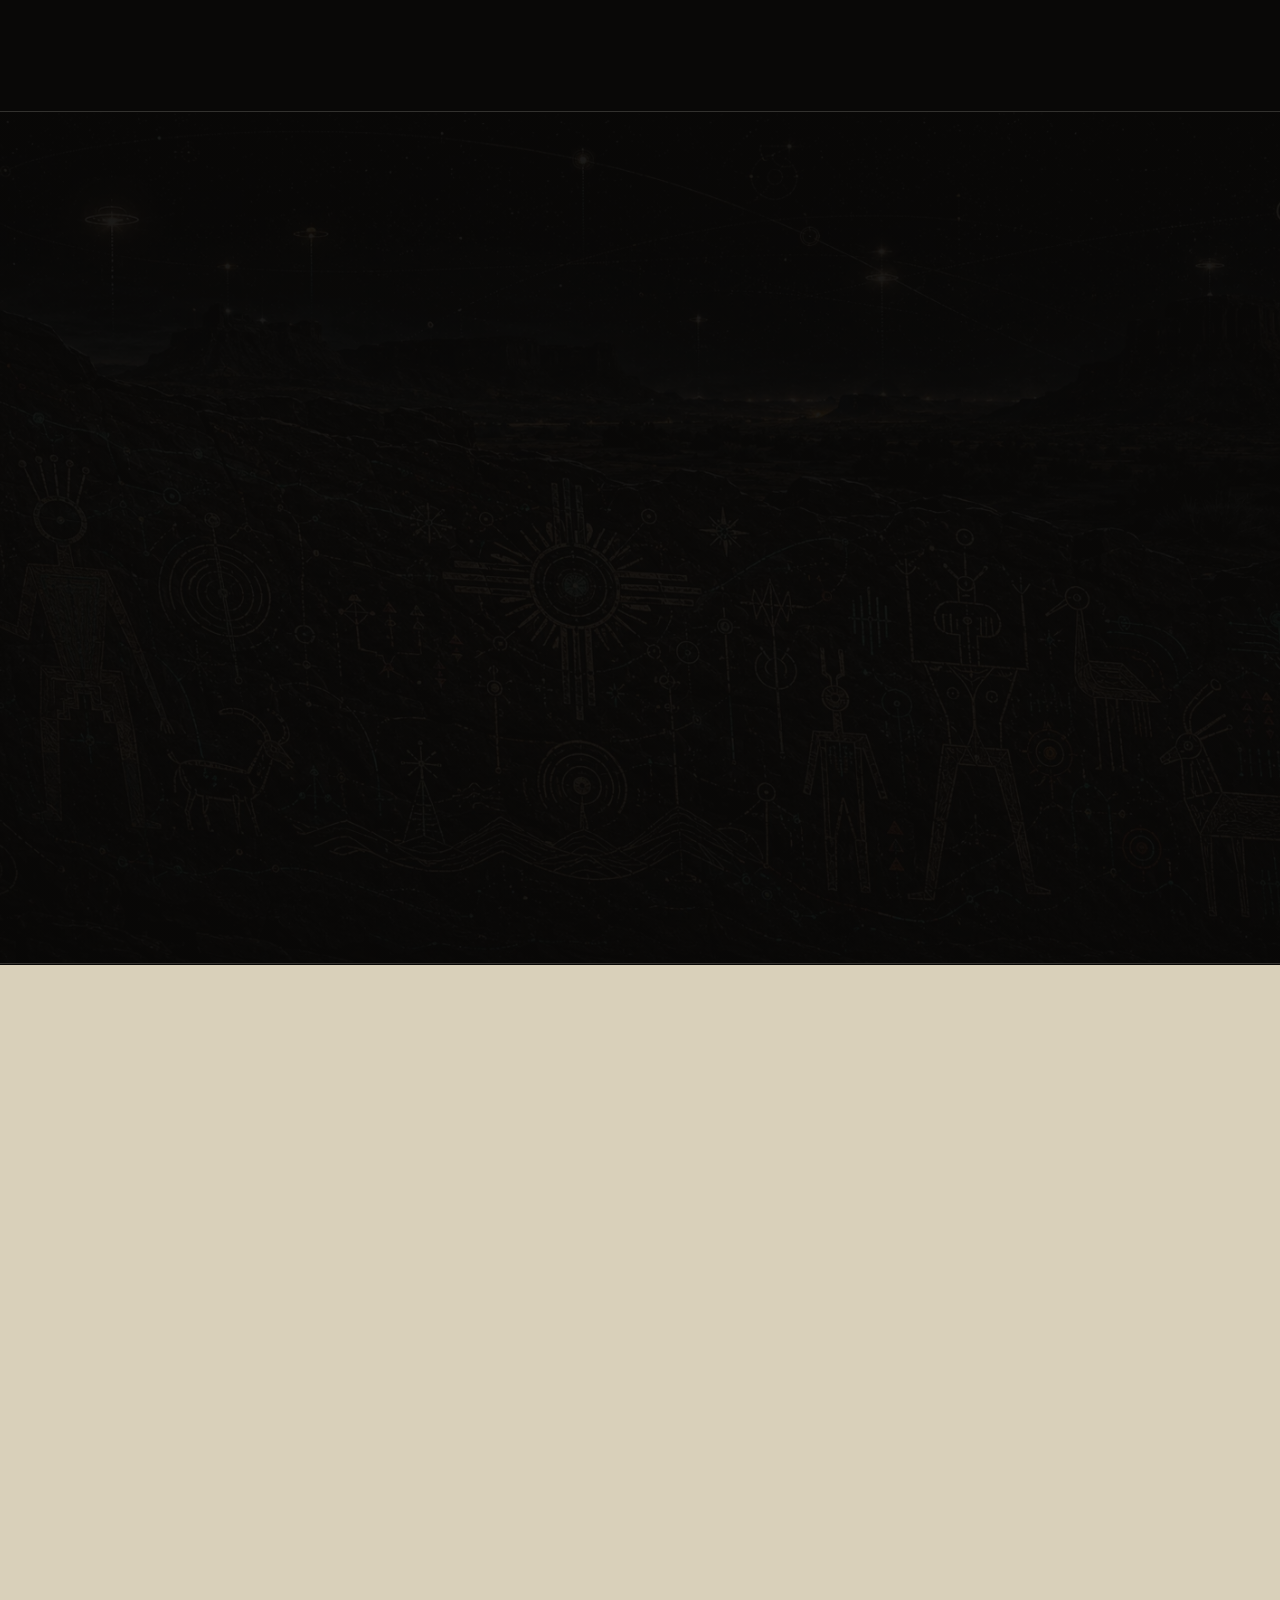
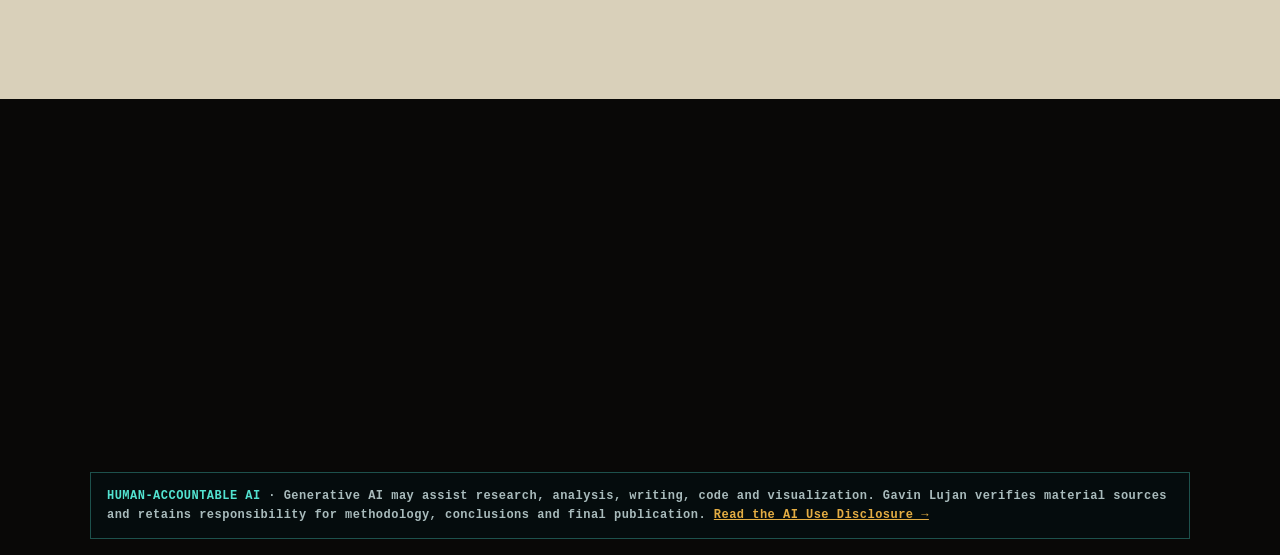
==== commit 35e9052b: "Link responsible AI disclosure from homepage" ====
--- a/index.html
+++ b/index.html
@@ -92,5 +92,5 @@
 
   <footer><a class="wordmark" href="#top">SHADOW<span>LOFT</span></a><p>Broadcasting from the Land of Enchantment<br>© 2026 ZIAWOLF / ZIATEC · All rights reserved</p><p class="signoff">Stay awake. Stay strange.<br>— Jack Nightshade</p><p class="rights-notice">All ShadowLoft artwork, broadcasts, designs, written works, marks, trade dress, and patentable concepts are claimed as proprietary intellectual property of ZIAWOLF / ZIATEC and owned outright to the fullest extent permitted by law. SHADOWLOFT, ZIAWOLF, ZIATEC, JACK NIGHTSHADE, and associated marks are claimed trademarks. No license is granted without express written authorization.</p></footer>
   <script src="site.js"></script>
-<a href="tao-of-ziawolf.html" aria-label="Read The Tao of ZiaWolf sovereign AI governance canon" style="position:fixed;right:18px;bottom:18px;z-index:9999;padding:11px 15px;border:1px solid #55e2ce;border-radius:999px;background:rgba(3,7,6,.94);color:#e9f2ed;text-decoration:none;font:700 11px/1.2 ui-monospace,monospace;letter-spacing:.12em;text-transform:uppercase;box-shadow:0 8px 28px rgba(0,0,0,.45)">Tao of ZiaWolf</a></body>
+<a href="tao-of-ziawolf.html" aria-label="Read The Tao of ZiaWolf sovereign AI governance canon" style="position:fixed;right:18px;bottom:18px;z-index:9999;padding:11px 15px;border:1px solid #55e2ce;border-radius:999px;background:rgba(3,7,6,.94);color:#e9f2ed;text-decoration:none;font:700 11px/1.2 ui-monospace,monospace;letter-spacing:.12em;text-transform:uppercase;box-shadow:0 8px 28px rgba(0,0,0,.45)">Tao of ZiaWolf</a><aside aria-label="AI use disclosure" style="margin:1rem auto;padding:.85rem 1rem;width:min(1100px,calc(100% - 2rem));border:1px solid rgba(82,226,208,.32);background:rgba(5,12,14,.92);color:#a9bbbc;font:600 12px/1.55 ui-monospace,monospace;letter-spacing:.04em"><strong style="color:#52e2d0">HUMAN-ACCOUNTABLE AI</strong> · Generative AI may assist research, analysis, writing, code and visualization. Gavin Lujan verifies material sources and retains responsibility for methodology, conclusions and final publication. <a href="ai-disclosure.html" style="color:#e4ad43">Read the AI Use Disclosure →</a></aside></body>
 </html>
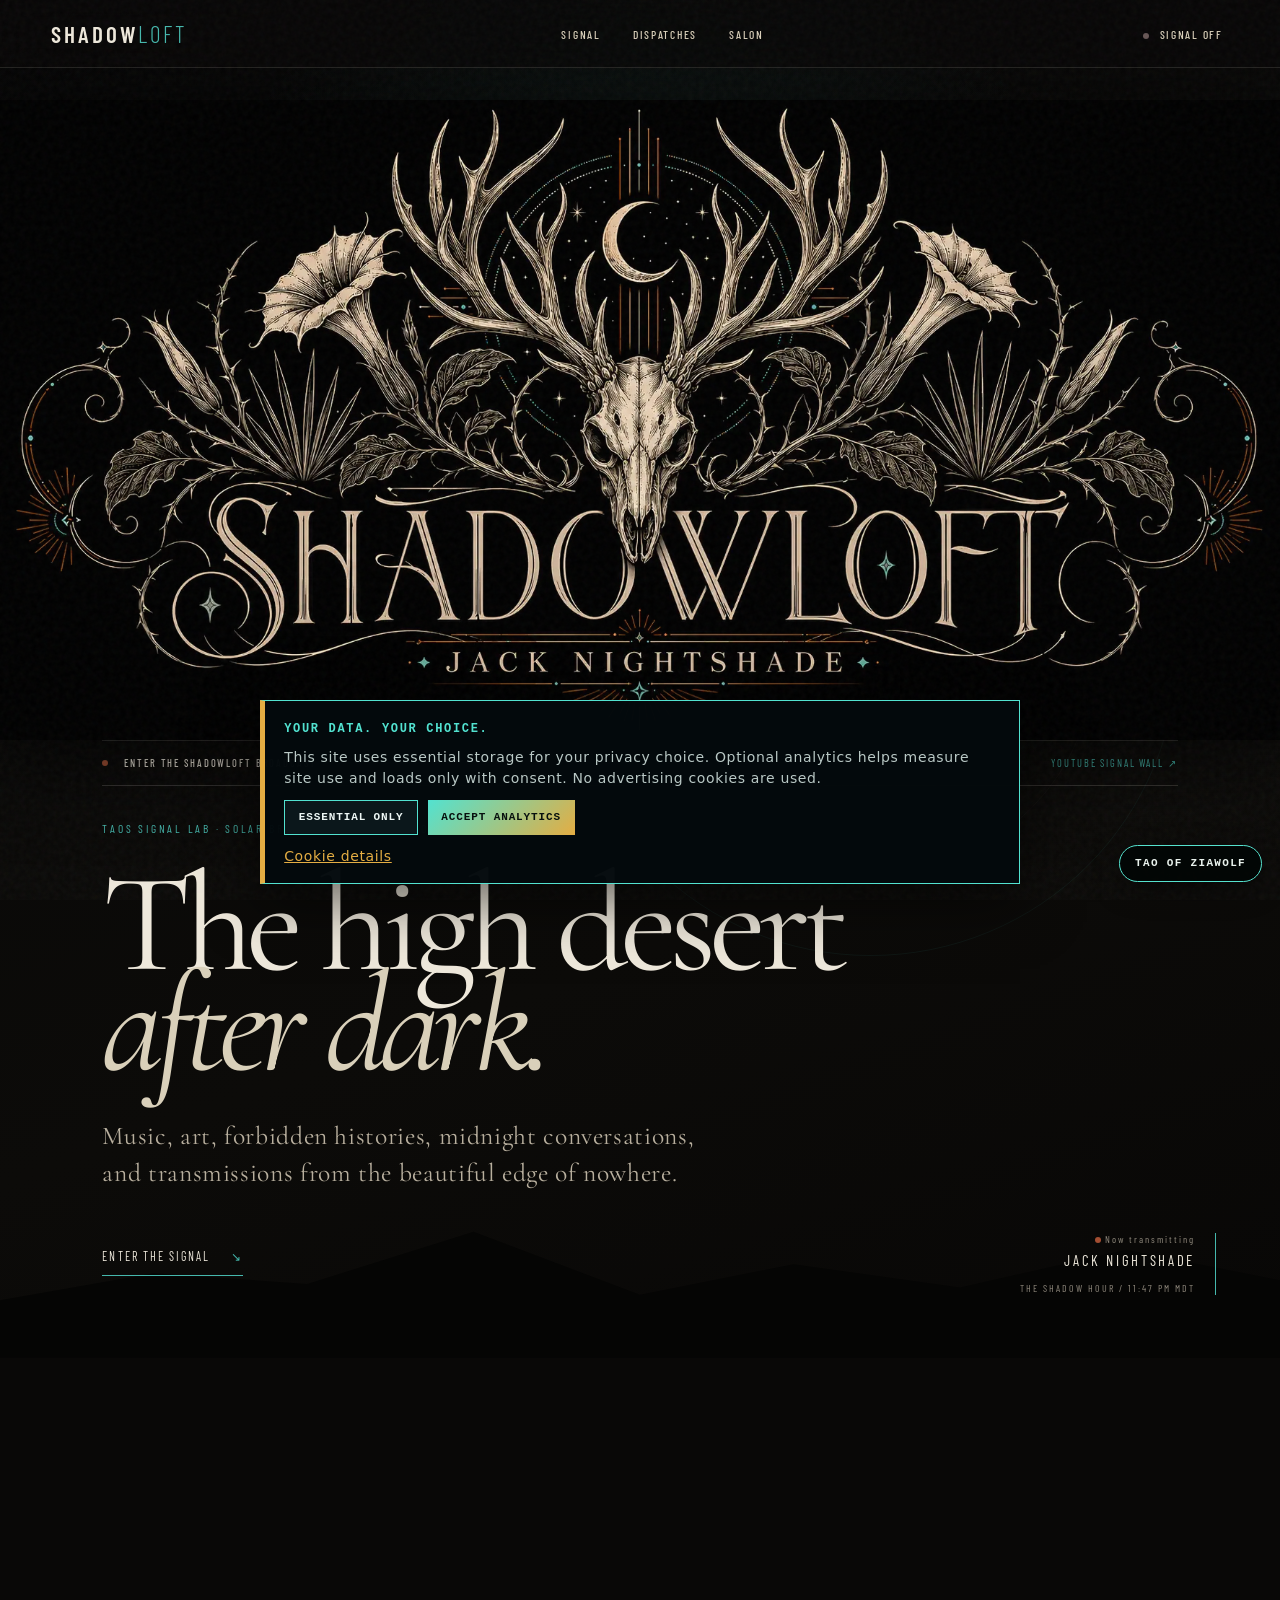
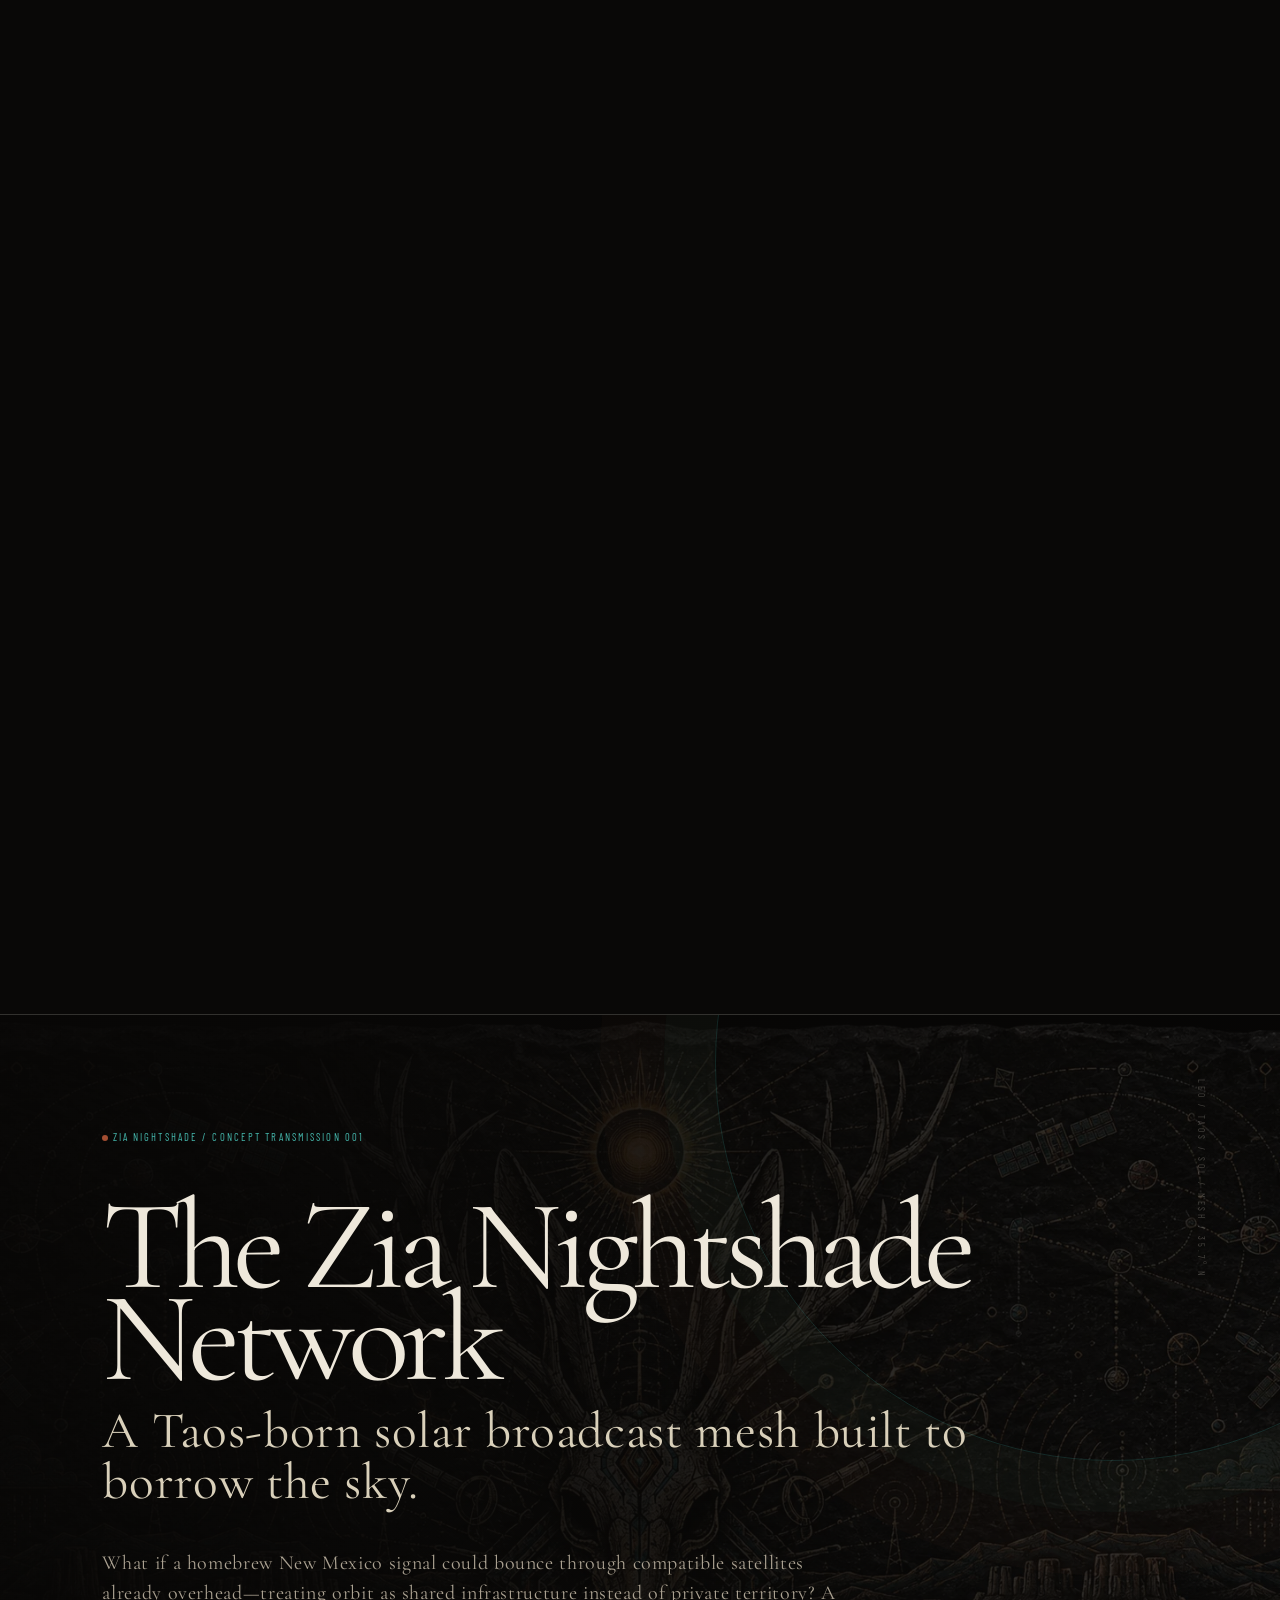
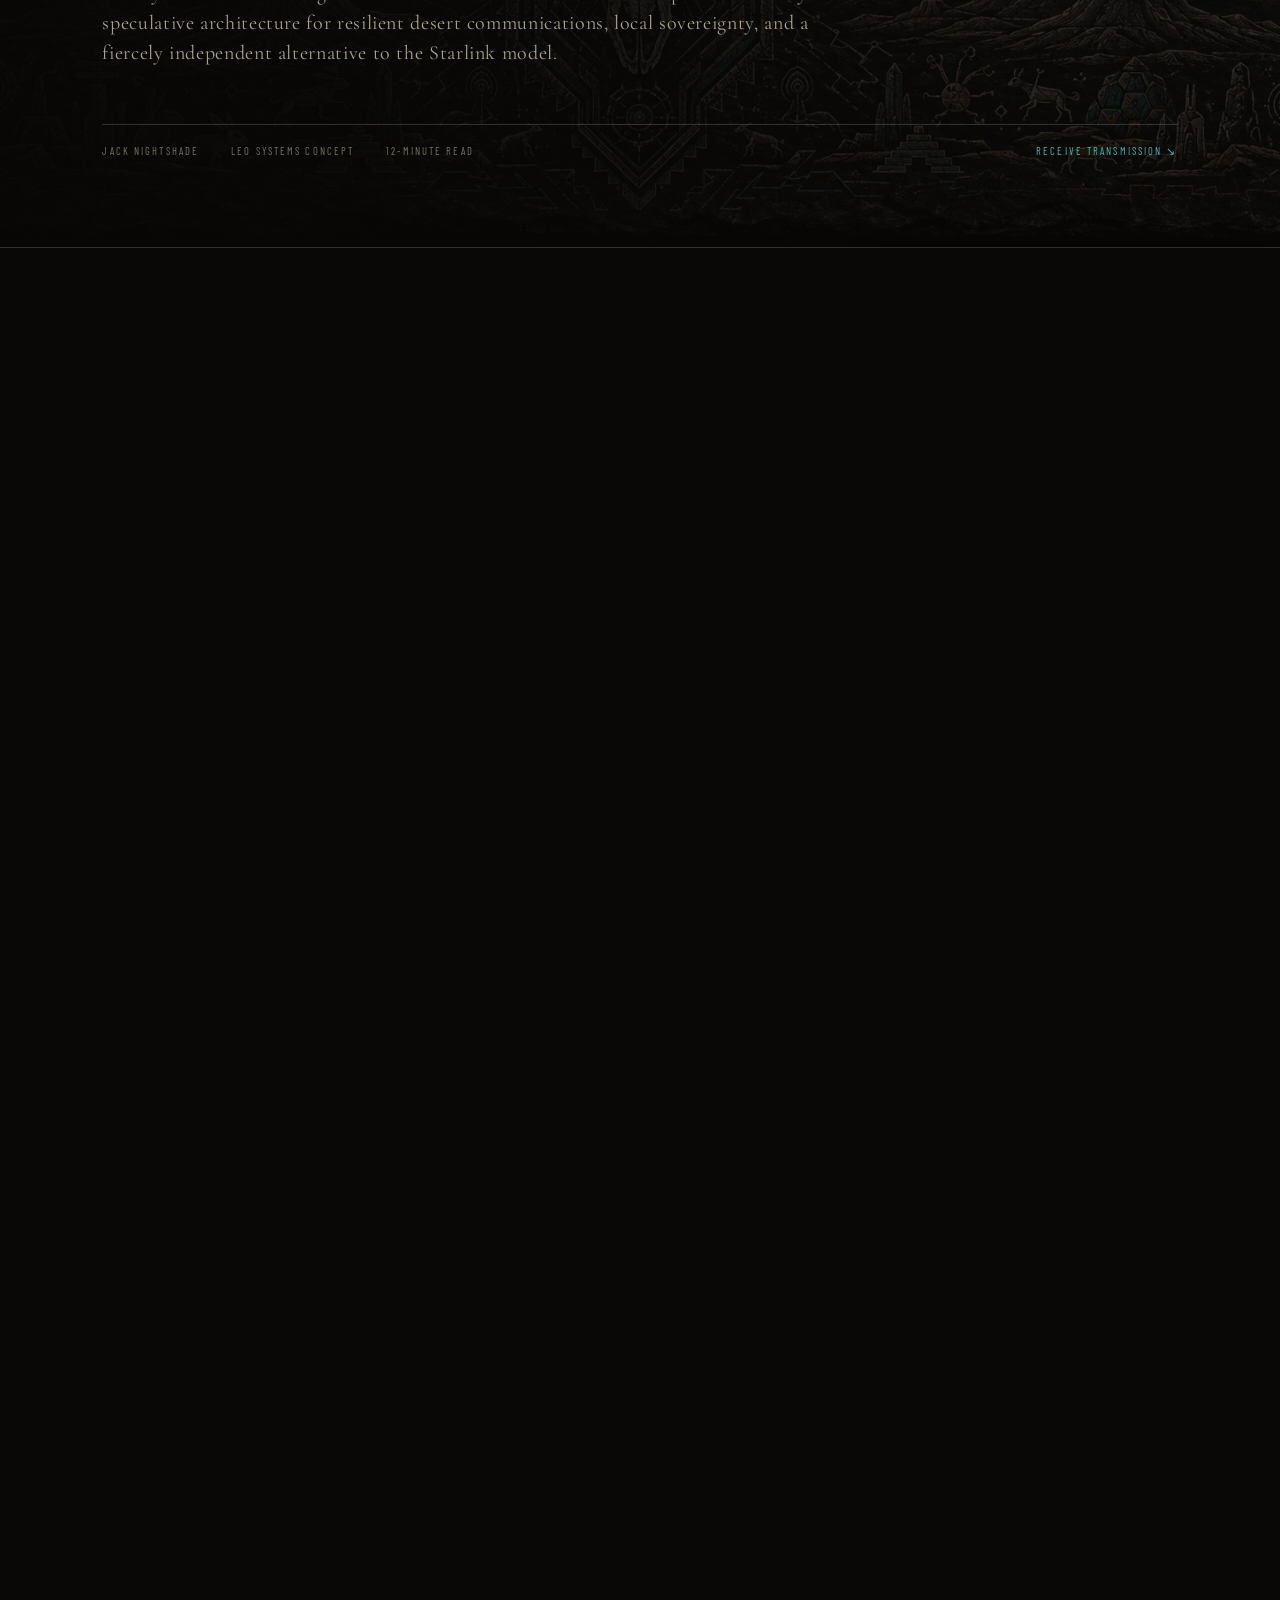
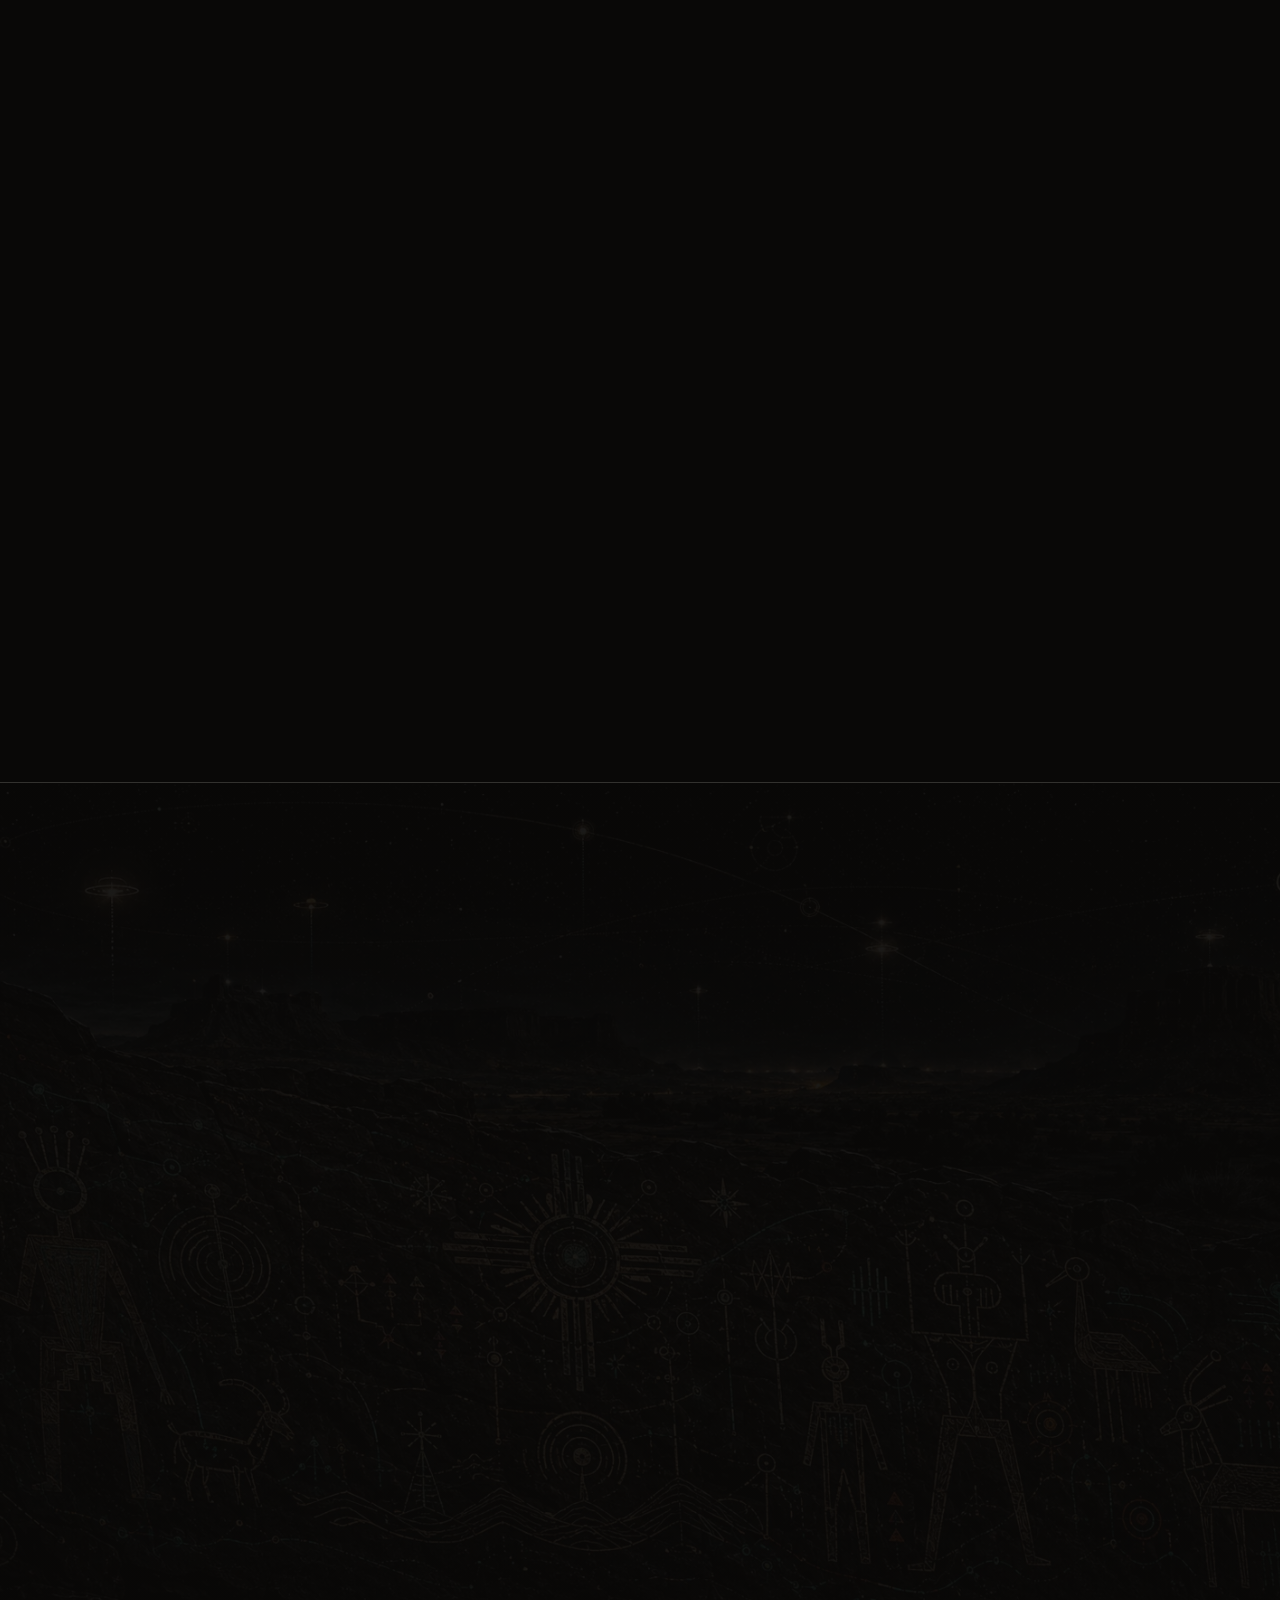
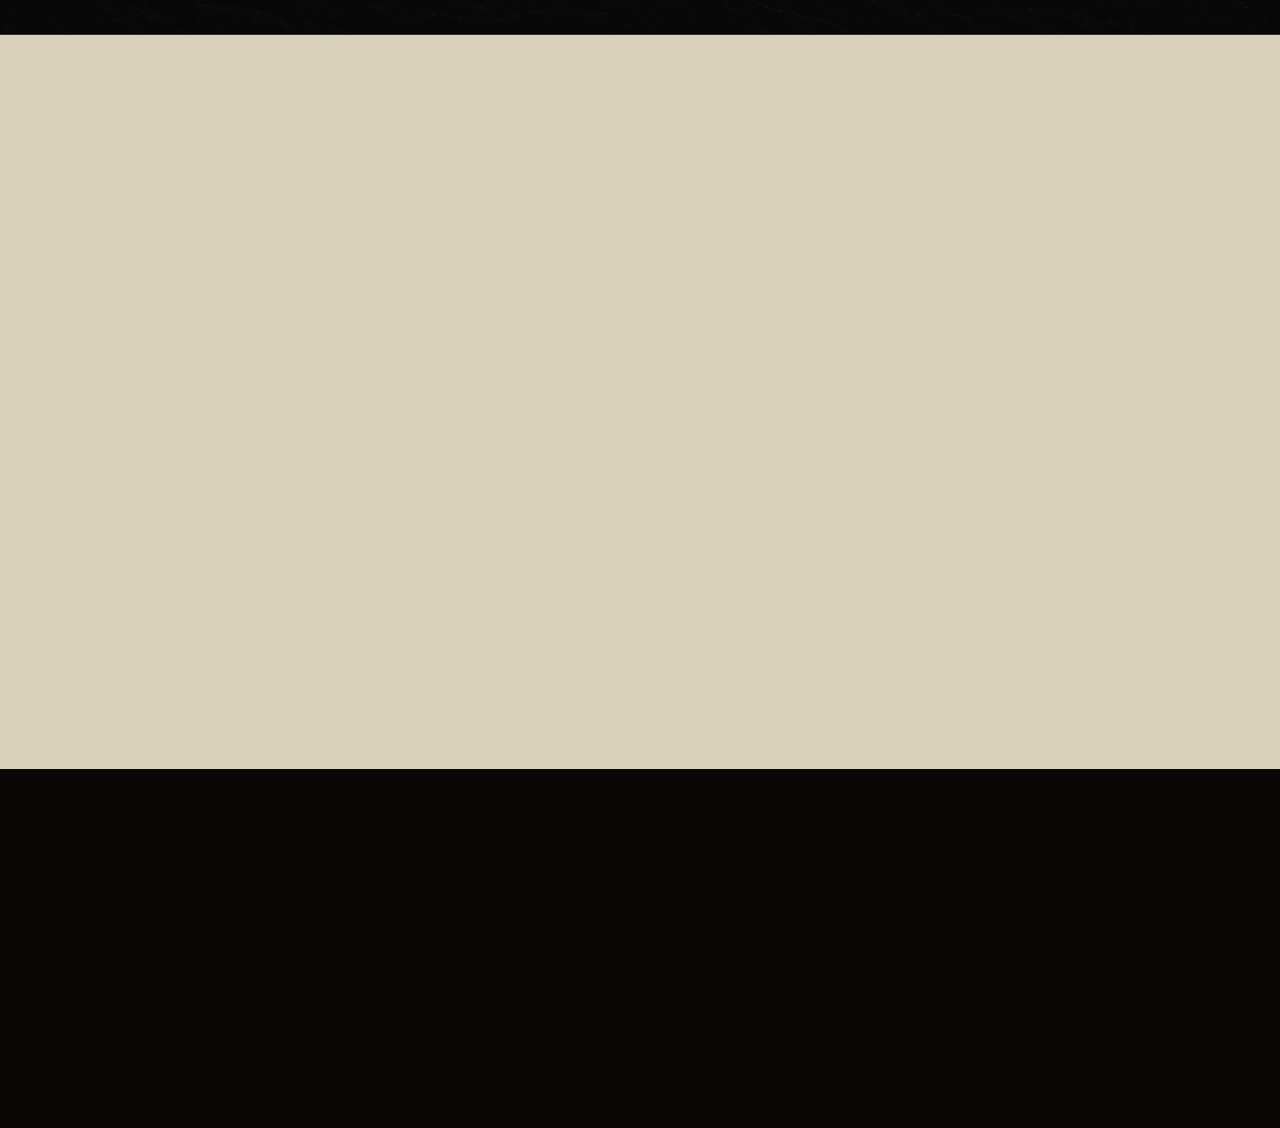
==== commit d9582a02: "Add privacy, cookie, terms and accessibility compliance layer" ====
--- a/index.html
+++ b/index.html
@@ -10,7 +10,7 @@
   <link rel="preconnect" href="https://fonts.gstatic.com" crossorigin>
   <link href="https://fonts.googleapis.com/css2?family=Barlow+Condensed:wght@300;400;500;600&family=Cormorant+Garamond:ital,wght@0,400;0,500;1,400;1,500&display=swap" rel="stylesheet">
   <link rel="stylesheet" href="styles.css">
-</head>
+<link rel="stylesheet" href="assets/site-compliance.css?v=20260910-1"><script defer src="assets/site-compliance.js?v=20260910-1"></script></head>
 <body>
   <div class="grain" aria-hidden="true"></div>
   <header class="masthead">
--- a/assets/site-compliance.css
+++ b/assets/site-compliance.css
@@ -0,0 +1 @@
+.compliance-links{display:flex;justify-content:center;align-items:center;gap:.8rem;flex-wrap:wrap;padding:1rem;background:#05090b;border-top:1px solid rgba(82,226,208,.28);font:700 11px/1.4 ui-monospace,monospace;letter-spacing:.08em;text-transform:uppercase}.compliance-links a,.compliance-links button{color:#8fe8dc;background:none;border:0;text-decoration:none;font:inherit;cursor:pointer}.compliance-links a:hover,.compliance-links button:hover{color:#e4ad43}.consent-panel{position:fixed;z-index:100000;left:1rem;right:1rem;bottom:1rem;max-width:760px;margin:auto;padding:1rem 1.2rem;background:rgba(4,10,13,.98);color:#edf7f5;border:1px solid #52e2d0;border-left:5px solid #e4ad43;box-shadow:0 18px 55px rgba(0,0,0,.55);font:14px/1.5 system-ui,sans-serif}.consent-panel strong{color:#52e2d0;font:800 12px ui-monospace,monospace;letter-spacing:.14em}.consent-panel p{margin:.55rem 0;color:#b9c8c5}.consent-panel div{display:flex;gap:.6rem;flex-wrap:wrap;margin:.7rem 0}.consent-panel button{padding:.65rem .85rem;border:1px solid #52e2d0;background:#0b171b;color:#edf7f5;font:800 11px ui-monospace,monospace;letter-spacing:.08em;cursor:pointer}.consent-panel button:last-child{background:linear-gradient(135deg,#52e2d0,#e4ad43);color:#07100e;border:0}.consent-panel a{color:#e4ad43}
